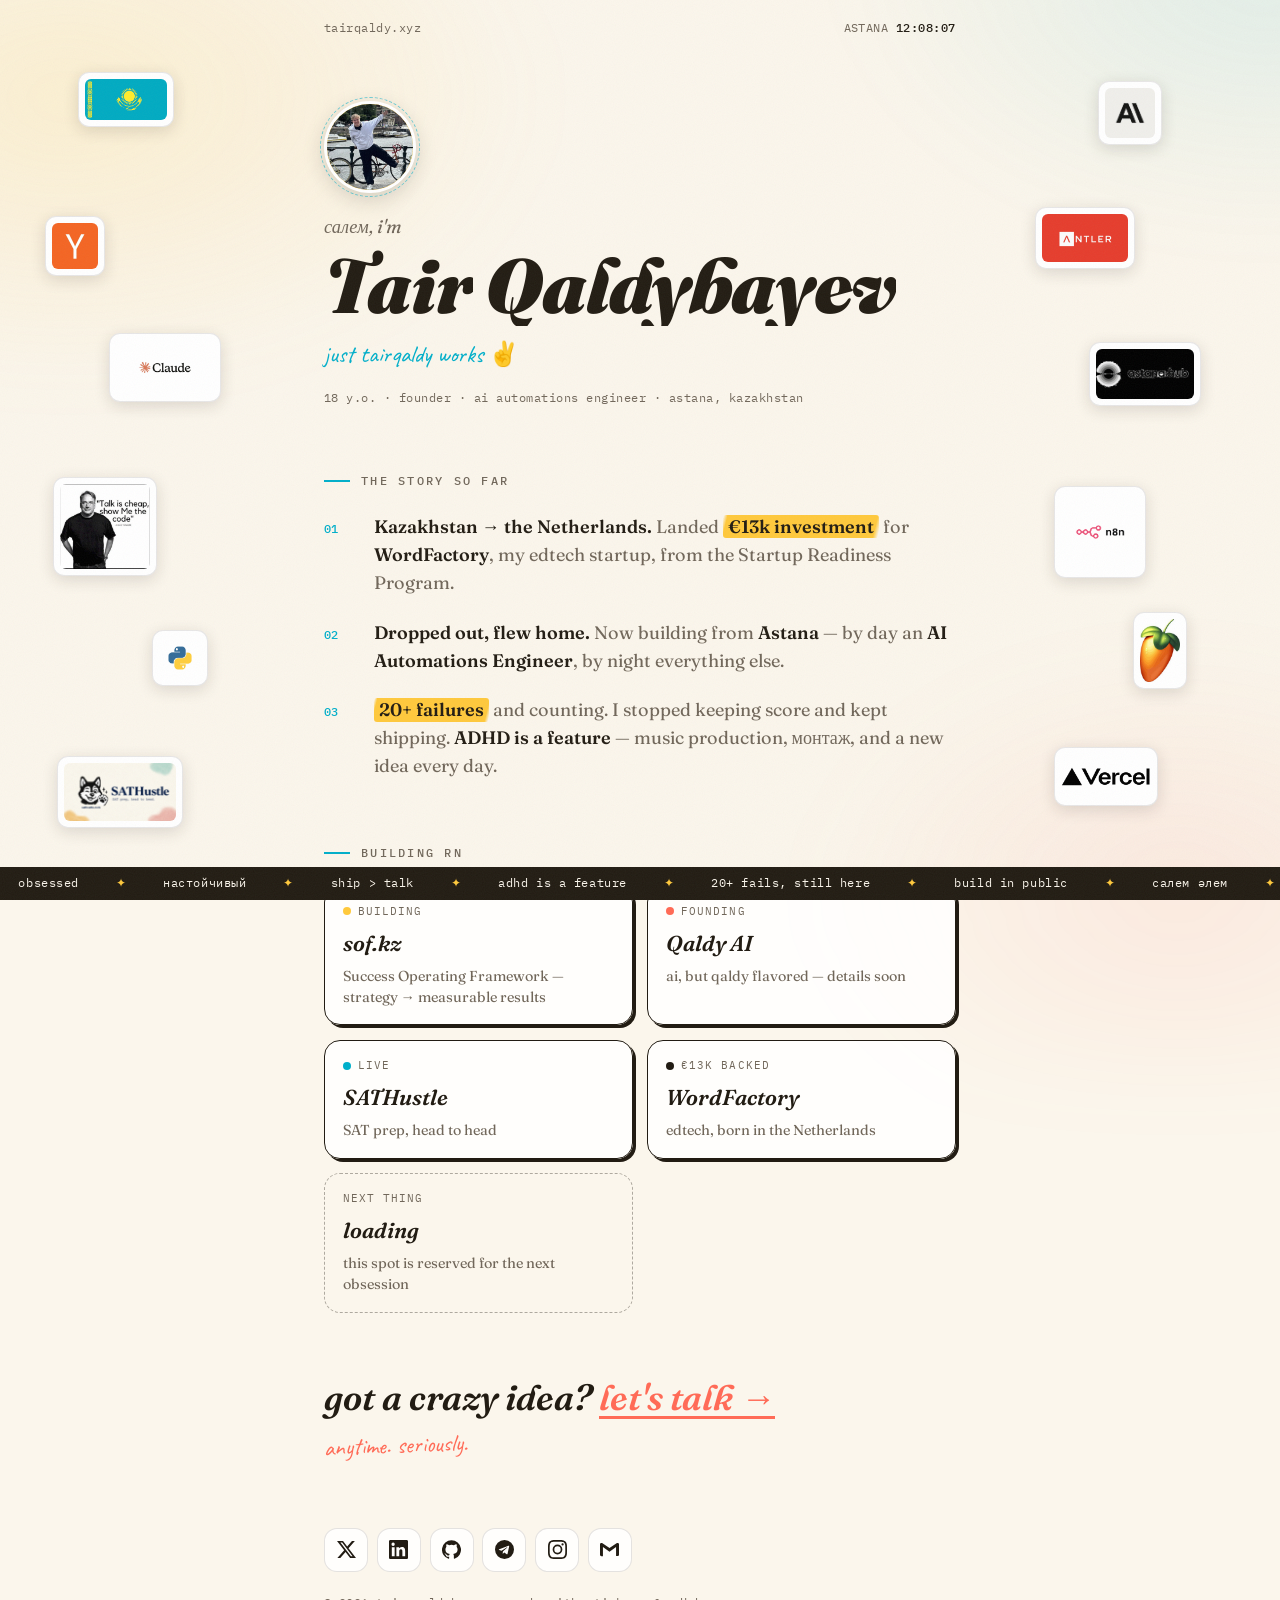
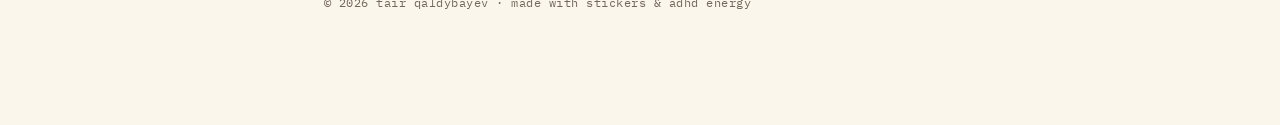
==== index.html @ db49aef2 "v2: editorial redesign + fix Vercel 404 - Rename public/ -> assets/ (Vercel was serving public/ as t" ====
<!DOCTYPE html>
<html lang="en">
<head>
  <meta charset="UTF-8">
  <meta name="viewport" content="width=device-width, initial-scale=1.0">
  <title>Tair Qaldybayev — building things from Astana</title>
  <meta name="description" content="18 y.o. founder from Kazakhstan. €13k invested in WordFactory in the Netherlands, now in Astana building sof.kz, SATHustle and Qaldy AI. 20+ failures, still shipping.">
  <meta property="og:title" content="Tair Qaldybayev — building things from Astana">
  <meta property="og:description" content="18 y.o. founder from Kazakhstan. 20+ failures, still shipping. Got a crazy idea? Let's talk.">
  <meta property="og:url" content="https://tairqaldy.xyz">
  <meta property="og:type" content="website">
  <meta property="og:image" content="https://tairqaldy.xyz/assets/tair.png">
  <link rel="icon" href="data:image/svg+xml,<svg xmlns='http://www.w3.org/2000/svg' viewBox='0 0 100 100'><text y='.9em' font-size='90'>☀️</text></svg>">
  <link rel="preconnect" href="https://fonts.googleapis.com">
  <link rel="preconnect" href="https://fonts.gstatic.com" crossorigin>
  <link href="https://fonts.googleapis.com/css2?family=Fraunces:ital,opsz,wght@0,9..144,400;0,9..144,600;0,9..144,900;1,9..144,400;1,9..144,600;1,9..144,900&family=IBM+Plex+Mono:wght@400;500&family=Caveat:wght@600&display=swap" rel="stylesheet">
  <link rel="stylesheet" href="style.css?v=2">
</head>
<body>
  <div class="bg" aria-hidden="true"></div>
  <div id="stickers" aria-hidden="true"></div>

  <header class="topbar">
    <span class="mono">tairqaldy.xyz</span>
    <span class="mono clock-wrap">astana <span id="clock">--:--:--</span></span>
  </header>

  <main>
    <!-- hero -->
    <section class="hero">
      <div class="avatar-wrap reveal" id="avatar" title="click me :)">
        <img src="assets/tair.png" alt="Tair in Amsterdam, mid silly pose" onerror="this.parentElement.classList.add('no-photo')">
        <span class="avatar-fallback">☀️</span>
      </div>
      <p class="eyebrow reveal">салем, i'm</p>
      <h1 id="name" data-text="Tair Qaldybayev">
        <span class="w"><span class="wi">Tair</span></span>
        <span class="w"><span class="wi">Qaldybayev</span></span>
      </h1>
      <p class="handwritten name-note reveal">just tairqaldy works ✌️</p>
      <p class="role mono reveal">18 y.o. · founder · ai automations engineer · astana, kazakhstan</p>
    </section>

    <!-- story -->
    <section class="story">
      <h2 class="label mono reveal">the story so far</h2>
      <ol class="beats">
        <li class="reveal">
          <span class="num mono">01</span>
          <p><strong>Kazakhstan → the Netherlands.</strong> Landed <mark>€13k investment</mark> for <strong>WordFactory</strong>, my edtech startup, from the Startup Readiness Program.</p>
        </li>
        <li class="reveal">
          <span class="num mono">02</span>
          <p><strong>Dropped out, flew home.</strong> Now building from <strong>Astana</strong> — by day an <strong>AI Automations Engineer</strong>, by night everything else.</p>
        </li>
        <li class="reveal">
          <span class="num mono">03</span>
          <p><mark>20+ failures</mark> and counting. I stopped keeping score and kept shipping. <strong>ADHD is a feature</strong> — music production, монтаж, and a new idea every day.</p>
        </li>
      </ol>
    </section>

    <!-- building -->
    <section class="building">
      <h2 class="label mono reveal">building rn</h2>
      <div class="cards">
        <a class="card reveal" href="https://sof.kz" target="_blank" rel="noopener">
          <span class="card-head"><span class="dot building"></span><span class="mono status">building</span></span>
          <span class="card-name">sof.kz</span>
          <span class="card-desc">Success Operating Framework — strategy → measurable results</span>
        </a>
        <div class="card reveal">
          <span class="card-head"><span class="dot soon"></span><span class="mono status">founding</span></span>
          <span class="card-name">Qaldy AI</span>
          <span class="card-desc">ai, but qaldy flavored — details soon</span>
        </div>
        <a class="card reveal" href="https://sathustle.com" target="_blank" rel="noopener">
          <span class="card-head"><span class="dot live"></span><span class="mono status">live</span></span>
          <span class="card-name">SATHustle</span>
          <span class="card-desc">SAT prep, head to head</span>
        </a>
        <div class="card reveal">
          <span class="card-head"><span class="dot invested"></span><span class="mono status">€13k backed</span></span>
          <span class="card-name">WordFactory</span>
          <span class="card-desc">edtech, born in the Netherlands</span>
        </div>
        <div class="card ghost reveal">
          <span class="card-head"><span class="mono status">next thing</span></span>
          <span class="card-name">loading<span class="ellipsis"></span></span>
          <span class="card-desc">this spot is reserved for the next obsession</span>
        </div>
      </div>
    </section>

    <!-- cta -->
    <section class="cta reveal">
      <p class="cta-line">got a crazy idea? <a href="https://t.me/tairqaldy" target="_blank" rel="noopener">let's talk →</a></p>
      <p class="handwritten cta-note">anytime. seriously.</p>
    </section>

    <!-- footer -->
    <footer class="reveal">
      <nav class="links" aria-label="social links">
        <a href="https://x.com/tairkaldybyaev" target="_blank" rel="noopener" aria-label="X (Twitter)" title="X">
          <svg viewBox="0 0 24 24"><path d="M18.9 1.15h3.68l-8.04 9.19L24 22.85h-7.4l-5.8-7.58-6.64 7.58H.47l8.6-9.83L0 1.15h7.6l5.24 6.93ZM17.6 20.65h2.04L6.5 3.24H4.3Z"/></svg>
        </a>
        <a href="https://www.linkedin.com/in/tairkaldybayev" target="_blank" rel="noopener" aria-label="LinkedIn" title="LinkedIn">
          <svg viewBox="0 0 24 24"><path d="M20.45 20.45h-3.56v-5.57c0-1.33-.02-3.04-1.85-3.04-1.85 0-2.14 1.45-2.14 2.94v5.67H9.34V9h3.42v1.56h.05c.48-.9 1.64-1.85 3.37-1.85 3.6 0 4.27 2.37 4.27 5.46ZM5.34 7.43a2.07 2.07 0 1 1 0-4.13 2.07 2.07 0 0 1 0 4.13ZM7.12 20.45H3.55V9h3.57ZM22.22 0H1.77C.79 0 0 .77 0 1.72v20.55C0 23.23.79 24 1.77 24h20.45c.98 0 1.78-.77 1.78-1.73V1.72C24 .77 23.2 0 22.22 0Z"/></svg>
        </a>
        <a href="https://github.com/tairqaldy" target="_blank" rel="noopener" aria-label="GitHub" title="GitHub">
          <svg viewBox="0 0 24 24"><path d="M12 .3a12 12 0 0 0-3.79 23.39c.6.11.82-.26.82-.58l-.01-2.04c-3.34.73-4.04-1.61-4.04-1.61-.55-1.39-1.34-1.76-1.34-1.76-1.09-.74.08-.73.08-.73 1.2.09 1.84 1.24 1.84 1.24 1.07 1.83 2.81 1.3 3.5 1 .1-.78.42-1.31.76-1.61-2.67-.3-5.47-1.33-5.47-5.93 0-1.31.47-2.38 1.24-3.22-.13-.3-.54-1.52.11-3.18 0 0 1.01-.32 3.3 1.23a11.5 11.5 0 0 1 6.01 0c2.29-1.55 3.3-1.23 3.3-1.23.65 1.66.24 2.88.12 3.18.77.84 1.23 1.9 1.23 3.22 0 4.61-2.8 5.62-5.48 5.92.43.37.81 1.1.81 2.22l-.01 3.29c0 .32.22.7.83.58A12 12 0 0 0 12 .3Z"/></svg>
        </a>
        <a href="https://t.me/tairqaldy" target="_blank" rel="noopener" aria-label="Telegram" title="Telegram">
          <svg viewBox="0 0 24 24"><path d="M11.94 0A12 12 0 1 0 24 12 12 12 0 0 0 11.94 0Zm5.9 8.16-1.97 9.3c-.15.66-.54.82-1.09.51l-3-2.21-1.45 1.4c-.16.16-.3.3-.6.3l.21-3.05 5.56-5.02c.24-.21-.05-.33-.37-.12l-6.87 4.33-2.96-.93c-.64-.2-.66-.64.14-.95l11.57-4.46c.53-.2 1-.13.83.9Z"/></svg>
        </a>
        <a href="https://instagram.com/tairqaldy" target="_blank" rel="noopener" aria-label="Instagram" title="Instagram">
          <svg viewBox="0 0 24 24"><path d="M12 2.16c3.2 0 3.58.01 4.85.07 1.17.05 1.8.25 2.23.41.56.22.96.48 1.38.9.42.42.68.82.9 1.38.16.42.36 1.06.41 2.23.06 1.27.07 1.65.07 4.85s-.01 3.58-.07 4.85c-.05 1.17-.25 1.8-.41 2.23-.22.56-.48.96-.9 1.38-.42.42-.82.68-1.38.9-.42.16-1.06.36-2.23.41-1.27.06-1.65.07-4.85.07s-3.58-.01-4.85-.07c-1.17-.05-1.8-.25-2.23-.41a3.72 3.72 0 0 1-1.38-.9 3.72 3.72 0 0 1-.9-1.38c-.16-.42-.36-1.06-.41-2.23-.06-1.27-.07-1.65-.07-4.85s.01-3.58.07-4.85c.05-1.17.25-1.8.41-2.23.22-.56.48-.96.9-1.38.42-.42.82-.68 1.38-.9.42-.16 1.06-.36 2.23-.41 1.27-.06 1.65-.07 4.85-.07M12 0C8.74 0 8.33.01 7.05.07 5.78.13 4.9.33 4.14.63c-.79.3-1.46.72-2.13 1.38A5.88 5.88 0 0 0 .63 4.14C.33 4.9.13 5.78.07 7.05.01 8.33 0 8.74 0 12s.01 3.67.07 4.95c.06 1.27.26 2.15.56 2.91.3.79.72 1.46 1.38 2.13a5.88 5.88 0 0 0 2.13 1.38c.76.3 1.64.5 2.91.56 1.28.06 1.69.07 4.95.07s3.67-.01 4.95-.07c1.27-.06 2.15-.26 2.91-.56a5.88 5.88 0 0 0 2.13-1.38 5.88 5.88 0 0 0 1.38-2.13c.3-.76.5-1.64.56-2.91.06-1.28.07-1.69.07-4.95s-.01-3.67-.07-4.95c-.06-1.27-.26-2.15-.56-2.91a5.88 5.88 0 0 0-1.38-2.13A5.88 5.88 0 0 0 19.86.63c-.76-.3-1.64-.5-2.91-.56C15.67.01 15.26 0 12 0Zm0 5.84A6.16 6.16 0 1 0 18.16 12 6.16 6.16 0 0 0 12 5.84Zm0 10.15A4 4 0 1 1 16 12a4 4 0 0 1-4 4Zm7.85-10.4a1.44 1.44 0 1 1-1.44-1.44 1.44 1.44 0 0 1 1.44 1.44Z"/></svg>
        </a>
        <a href="mailto:tairkaldybayev@gmail.com" aria-label="Email" title="Email">
          <svg viewBox="0 0 24 24"><path d="M24 5.46v13.09c0 1-.82 1.81-1.82 1.81h-1.9V8.87L12 14.77 3.72 8.87v11.5h-1.9c-1 0-1.82-.82-1.82-1.82V5.46c0-.5.24-.95.6-1.28.37-.34.87-.54 1.4-.54h.6L12 10.09l9.4-6.45h.6c.53 0 1.03.2 1.4.54.36.33.6.78.6 1.28Z"/></svg>
        </a>
      </nav>
      <p class="mono colophon">© 2026 tair qaldybayev · made with stickers & adhd energy</p>
    </footer>
  </main>

  <div class="marquee" aria-hidden="true">
    <div class="marquee-track" id="marquee-track"></div>
  </div>

  <script src="script.js?v=2"></script>
</body>
</html>
---- style.css ----
/* tairqaldy.xyz — playful light editorial, v2 */

:root {
  --paper: #fbf6ec;
  --ink: #221c13;
  --ink-soft: #71675a;
  --line: rgba(34, 28, 19, 0.12);
  --teal: #00afca;
  --sun: #ffc93c;
  --coral: #ff6b57;
  --serif: "Fraunces", Georgia, serif;
  --mono: "IBM Plex Mono", ui-monospace, monospace;
  --hand: "Caveat", cursive;
  --pop: cubic-bezier(0.34, 1.56, 0.64, 1);
  --ease-out: cubic-bezier(0.22, 1, 0.36, 1);
}

* { margin: 0; padding: 0; box-sizing: border-box; }

body {
  font-family: var(--serif);
  font-optical-sizing: auto;
  background: var(--paper);
  color: var(--ink);
  line-height: 1.6;
  overflow-x: hidden;
  min-height: 100svh;
}

/* atmosphere: soft color blobs + paper grain */
.bg {
  position: fixed;
  inset: -20%;
  z-index: 0;
  pointer-events: none;
  background:
    radial-gradient(38% 32% at 18% 22%, rgba(255, 201, 60, 0.16), transparent 70%),
    radial-gradient(34% 30% at 85% 12%, rgba(0, 175, 202, 0.10), transparent 70%),
    radial-gradient(30% 28% at 80% 85%, rgba(255, 107, 87, 0.09), transparent 70%);
  filter: blur(40px);
  animation: drift 26s ease-in-out infinite alternate;
}

@keyframes drift {
  from { transform: translate3d(-1.5%, -1%, 0) scale(1); }
  to   { transform: translate3d(1.5%, 1.5%, 0) scale(1.04); }
}

body::after {
  content: "";
  position: fixed;
  inset: 0;
  z-index: 50;
  pointer-events: none;
  opacity: 0.05;
  background-image: url("data:image/svg+xml,%3Csvg xmlns='http://www.w3.org/2000/svg' width='160' height='160'%3E%3Cfilter id='n'%3E%3CfeTurbulence type='fractalNoise' baseFrequency='0.9' numOctaves='2'/%3E%3C/filter%3E%3Crect width='160' height='160' filter='url(%23n)'/%3E%3C/svg%3E");
}

.mono {
  font-family: var(--mono);
  font-size: 0.78rem;
  letter-spacing: 0.04em;
}

/* ---------- topbar ---------- */

.topbar {
  position: relative;
  z-index: 2;
  display: flex;
  justify-content: space-between;
  align-items: center;
  max-width: 680px;
  margin: 0 auto;
  padding: 1.1rem 1.5rem 0;
  color: var(--ink-soft);
}

.topbar .clock-wrap { text-transform: uppercase; }

#clock {
  color: var(--ink);
  font-weight: 500;
  font-variant-numeric: tabular-nums;
}

/* ---------- layout ---------- */

main {
  position: relative;
  z-index: 2;
  max-width: 680px;
  margin: 0 auto;
  padding: clamp(2.8rem, 7vh, 5rem) 1.5rem 7rem;
}

section + section, main > footer { margin-top: clamp(3rem, 7vh, 4.5rem); }

/* ---------- hero ---------- */

.avatar-wrap {
  position: relative;
  width: 92px;
  height: 92px;
  border-radius: 50%;
  border: 3px solid #fff;
  box-shadow: 0 6px 22px rgba(34, 28, 19, 0.18);
  cursor: pointer;
  margin-bottom: 1.2rem;
  transition: transform 0.3s var(--pop);
  background: var(--sun);
}

.avatar-wrap::before {
  content: "";
  position: absolute;
  inset: -7px;
  border-radius: 50%;
  border: 1.5px dashed rgba(0, 175, 202, 0.55);
  animation: spin 24s linear infinite;
}

@keyframes spin { to { transform: rotate(360deg); } }

.avatar-wrap:hover { transform: scale(1.06) rotate(-4deg); }
.avatar-wrap:active { transform: scale(0.93); }

.avatar-wrap img {
  width: 100%;
  height: 100%;
  object-fit: cover;
  border-radius: 50%;
  display: block;
}

.avatar-fallback {
  display: none;
  position: absolute;
  inset: 0;
  align-items: center;
  justify-content: center;
  font-size: 2.4rem;
}

.avatar-wrap.no-photo img { display: none; }
.avatar-wrap.no-photo .avatar-fallback { display: flex; }

.eyebrow {
  font-size: 1.15rem;
  font-style: italic;
  color: var(--ink-soft);
}

h1 {
  font-size: clamp(3rem, 10.5vw, 4.8rem);
  font-weight: 900;
  font-style: italic;
  line-height: 1.02;
  letter-spacing: -0.015em;
  margin: 0.08em 0 0.12em;
  cursor: default;
}

/* word-mask reveal */
h1 .w { display: inline-block; overflow: hidden; vertical-align: bottom; }
h1 .wi {
  display: inline-block;
  transform: translateY(112%);
  transition: transform 0.85s var(--ease-out);
}
body.loaded h1 .w:nth-child(1) .wi { transform: none; transition-delay: 0.12s; }
body.loaded h1 .w:nth-child(2) .wi { transform: none; transition-delay: 0.24s; }

.handwritten {
  font-family: var(--hand);
  font-size: 1.5rem;
  color: var(--teal);
  transform: rotate(-2deg);
  display: inline-block;
}

.role {
  margin-top: 0.9rem;
  color: var(--ink-soft);
  text-transform: lowercase;
}

/* ---------- section labels ---------- */

.label {
  display: flex;
  align-items: center;
  gap: 0.7rem;
  text-transform: uppercase;
  letter-spacing: 0.18em;
  font-weight: 500;
  color: var(--ink-soft);
  margin-bottom: 1.4rem;
}

.label::before {
  content: "";
  width: 26px;
  height: 2px;
  background: var(--teal);
}

/* ---------- story beats ---------- */

.beats { list-style: none; display: grid; gap: 1.35rem; }

.beats li {
  display: grid;
  grid-template-columns: 2.2rem 1fr;
  gap: 0.9rem;
  align-items: baseline;
}

.beats .num { color: var(--teal); font-weight: 500; }

.beats p { font-size: 1.13rem; line-height: 1.55; color: var(--ink-soft); }

.beats strong { color: var(--ink); font-weight: 600; }

mark {
  background: linear-gradient(104deg, transparent 0.5%, var(--sun) 3%, var(--sun) 96%, transparent 99%);
  padding: 0.02em 0.28em;
  border-radius: 3px;
  color: var(--ink);
  font-weight: 600;
}

a {
  color: inherit;
  text-decoration: none;
}

p a, .cta a {
  font-weight: 600;
  color: var(--ink);
  box-shadow: inset 0 -2px 0 var(--teal);
  transition: box-shadow 0.22s var(--ease-out), color 0.22s;
}

p a:hover { box-shadow: inset 0 -1.2em 0 rgba(0, 175, 202, 0.22); }

/* ---------- building cards ---------- */

.cards {
  display: grid;
  grid-template-columns: 1fr 1fr;
  gap: 0.9rem;
}

.card {
  display: flex;
  flex-direction: column;
  gap: 0.28rem;
  padding: 1rem 1.1rem 1.05rem;
  background: rgba(255, 255, 255, 0.82);
  border: 1.5px solid var(--ink);
  border-radius: 16px;
  box-shadow: 3px 3px 0 var(--ink);
  transition: transform 0.2s var(--pop), box-shadow 0.2s var(--ease-out);
}

a.card { cursor: pointer; }

.card:hover {
  transform: translate(-3px, -3px) rotate(-0.6deg);
  box-shadow: 6px 6px 0 var(--teal);
}

.card-head {
  display: flex;
  align-items: center;
  gap: 0.45rem;
  margin-bottom: 0.15rem;
}

.status { color: var(--ink-soft); font-size: 0.68rem; text-transform: uppercase; letter-spacing: 0.1em; }

.dot { width: 8px; height: 8px; border-radius: 50%; }
.dot.live { background: var(--teal); box-shadow: 0 0 0 0 rgba(0, 175, 202, 0.5); animation: pulse 2s infinite; }
.dot.building { background: var(--sun); }
.dot.soon { background: var(--coral); }
.dot.invested { background: var(--ink); }

@keyframes pulse {
  70% { box-shadow: 0 0 0 8px rgba(0, 175, 202, 0); }
  100% { box-shadow: 0 0 0 0 rgba(0, 175, 202, 0); }
}

.card-name {
  font-size: 1.35rem;
  font-weight: 600;
  font-style: italic;
}

.card-desc { font-size: 0.9rem; color: var(--ink-soft); line-height: 1.45; }

.card.ghost {
  border-style: dashed;
  border-color: rgba(34, 28, 19, 0.35);
  background: transparent;
  box-shadow: none;
}

.card.ghost:hover { transform: rotate(0.6deg); box-shadow: none; }

.ellipsis::after {
  content: "";
  animation: dots 1.6s steps(4) infinite;
}

@keyframes dots {
  0% { content: ""; } 25% { content: "."; } 50% { content: ".."; } 75% { content: "..."; }
}

/* ---------- cta ---------- */

.cta-line {
  font-size: clamp(1.6rem, 5vw, 2.2rem);
  font-weight: 600;
  font-style: italic;
  line-height: 1.25;
}

.cta-line a {
  color: var(--coral);
  box-shadow: inset 0 -3px 0 var(--coral);
  transition: box-shadow 0.22s var(--ease-out);
  white-space: nowrap;
}

.cta-line a:hover { box-shadow: inset 0 -1.15em 0 rgba(255, 107, 87, 0.18); }

.cta-note { margin-top: 0.4rem; color: var(--coral); }

/* ---------- footer ---------- */

.links { display: flex; gap: 0.55rem; flex-wrap: wrap; }

.links a {
  display: inline-flex;
  align-items: center;
  justify-content: center;
  width: 44px;
  height: 44px;
  border-radius: 13px;
  background: rgba(255, 255, 255, 0.85);
  border: 1.5px solid var(--line);
  transition: transform 0.22s var(--pop), border-color 0.2s, box-shadow 0.2s;
}

.links a svg { width: 19px; height: 19px; fill: var(--ink); transition: fill 0.2s; }

.links a:hover {
  transform: translateY(-4px) rotate(-3deg);
  border-color: var(--teal);
  box-shadow: 0 6px 14px rgba(0, 175, 202, 0.22);
}

.links a:hover svg { fill: var(--teal); }

.colophon { margin-top: 1.3rem; color: var(--ink-soft); }

/* ---------- marquee ---------- */

.marquee {
  position: fixed;
  bottom: 0;
  left: 0;
  right: 0;
  z-index: 40;
  background: var(--ink);
  color: var(--paper);
  overflow: hidden;
  padding: 0.45rem 0;
  font-family: var(--mono);
  font-size: 0.72rem;
  letter-spacing: 0.05em;
}

.marquee-track {
  display: inline-flex;
  white-space: nowrap;
  animation: scroll 46s linear infinite;
  will-change: transform;
}

.marquee-track span { padding: 0 1.15rem; }
.marquee-track .sep { color: var(--sun); }
.marquee:hover .marquee-track { animation-play-state: paused; }

@keyframes scroll { to { transform: translateX(-50%); } }

/* ---------- stickers ---------- */

.sticker {
  position: fixed;
  z-index: 30;
  cursor: grab;
  user-select: none;
  -webkit-user-drag: none;
  touch-action: none;
  background: #fff;
  padding: 6px;
  border-radius: 11px;
  border: 1px solid rgba(34, 28, 19, 0.1);
  box-shadow: 0 4px 16px rgba(34, 28, 19, 0.14);
  opacity: 0;
  will-change: transform;
  transition: box-shadow 0.25s var(--ease-out);
}

.sticker img { display: block; width: 100%; height: auto; border-radius: 6px; pointer-events: none; }

.sticker.on {
  animation: toss 0.65s var(--pop) forwards;
  animation-delay: var(--td, 0s);
}

@keyframes toss {
  from { opacity: 0; transform: rotate(calc(var(--rot) + 24deg)) scale(0.25); }
  to   { opacity: 1; transform: rotate(var(--rot)) scale(1); }
}

.sticker.settled { opacity: 1; animation: none; }

.sticker:hover { box-shadow: 0 10px 26px rgba(34, 28, 19, 0.22); }

.sticker.dragging {
  cursor: grabbing;
  box-shadow: 0 18px 44px rgba(34, 28, 19, 0.3);
  z-index: 45;
}

.sticker.wiggle { animation: wiggle 0.5s ease-in-out; }

@keyframes wiggle {
  25% { transform: rotate(calc(var(--rot) + 5deg)) scale(1.04); }
  75% { transform: rotate(calc(var(--rot) - 4deg)) scale(1.02); }
}

/* mobile sticker strip */
.sticker-strip {
  display: none;
  gap: 0.7rem;
  margin-top: 2.6rem;
  flex-wrap: wrap;
}

.sticker-strip .mini {
  width: 64px;
  padding: 4px;
  background: #fff;
  border-radius: 9px;
  border: 1px solid rgba(34, 28, 19, 0.1);
  box-shadow: 0 3px 10px rgba(34, 28, 19, 0.12);
  transition: transform 0.2s var(--pop);
}

.sticker-strip .mini:hover { transform: rotate(-4deg) scale(1.12); }
.sticker-strip .mini img { display: block; width: 100%; border-radius: 5px; }

/* ---------- entrance ---------- */

.reveal {
  opacity: 0;
  transform: translateY(16px);
  transition: opacity 0.7s var(--ease-out), transform 0.7s var(--ease-out);
  transition-delay: var(--d, 0s);
}

body.loaded .reveal { opacity: 1; transform: none; }

/* ---------- confetti ---------- */

.confetti {
  position: fixed;
  width: 9px;
  height: 9px;
  z-index: 99;
  pointer-events: none;
  border-radius: 2px;
}

/* ---------- responsive ---------- */

@media (max-width: 1020px) {
  .sticker { display: none; }
  .sticker-strip { display: flex; }
}

@media (max-width: 560px) {
  .cards { grid-template-columns: 1fr; }
  .beats li { grid-template-columns: 1.7rem 1fr; gap: 0.7rem; }
}

/* ---------- reduced motion ---------- */

@media (prefers-reduced-motion: reduce) {
  .bg, .marquee-track, .avatar-wrap::before, .dot.live, .ellipsis::after { animation: none !important; }
  h1 .wi, .reveal { transition-duration: 0.01s; }
  .sticker.on { animation-duration: 0.01s; }
}
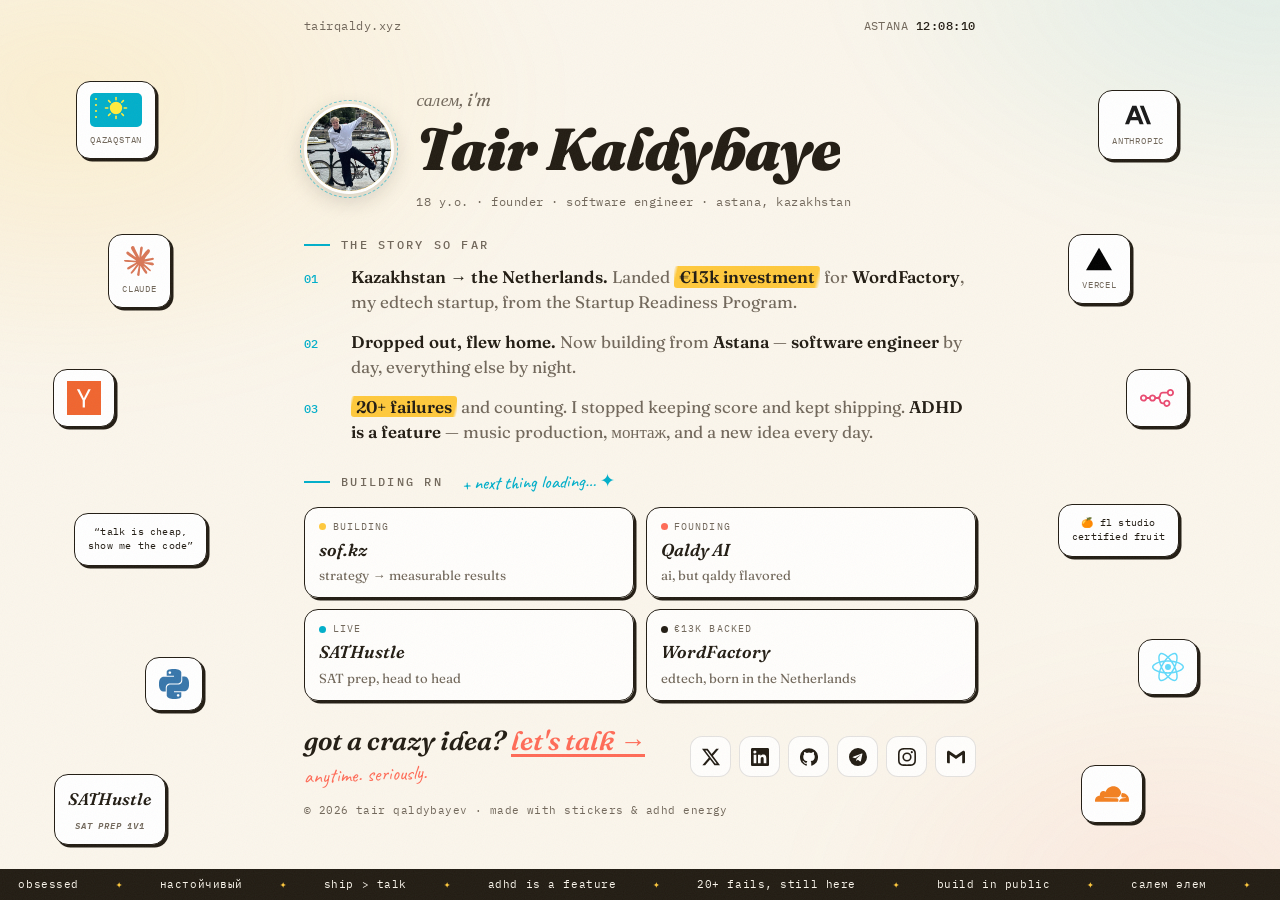
==== commit 74fff3f7: "v3: igor-style hero, name roll, one-viewport poster, clean SVG stickers - Hero becomes avatar+text r" ====
--- a/index.html
+++ b/index.html
@@ -14,7 +14,7 @@
   <link rel="preconnect" href="https://fonts.googleapis.com">
   <link rel="preconnect" href="https://fonts.gstatic.com" crossorigin>
   <link href="https://fonts.googleapis.com/css2?family=Fraunces:ital,opsz,wght@0,9..144,400;0,9..144,600;0,9..144,900;1,9..144,400;1,9..144,600;1,9..144,900&family=IBM+Plex+Mono:wght@400;500&family=Caveat:wght@600&display=swap" rel="stylesheet">
-  <link rel="stylesheet" href="style.css?v=2">
+  <link rel="stylesheet" href="style.css?v=3">
 </head>
 <body>
   <div class="bg" aria-hidden="true"></div>
@@ -26,19 +26,25 @@
   </header>
 
   <main>
-    <!-- hero -->
+    <!-- hero: avatar + name row, igor-style -->
     <section class="hero">
-      <div class="avatar-wrap reveal" id="avatar" title="click me :)">
-        <img src="assets/tair.png" alt="Tair in Amsterdam, mid silly pose" onerror="this.parentElement.classList.add('no-photo')">
-        <span class="avatar-fallback">☀️</span>
+      <div class="hero-row">
+        <div class="avatar-wrap reveal" id="avatar" title="click me :)">
+          <img src="assets/tair.png" alt="Tair in Amsterdam, mid silly pose" onerror="this.parentElement.classList.add('no-photo')">
+          <span class="avatar-fallback">☀️</span>
+        </div>
+        <div class="hero-text">
+          <p class="eyebrow reveal">салем, i'm</p>
+          <h1 id="name" class="reveal">
+            <span class="roll">
+              <span class="a">Tair Kaldybayev</span>
+              <span class="b">Tair Qaldy</span>
+            </span>
+            <span class="aka mono">(known also as)</span>
+          </h1>
+          <p class="role mono reveal">18 y.o. · founder · software engineer · astana, kazakhstan</p>
+        </div>
       </div>
-      <p class="eyebrow reveal">салем, i'm</p>
-      <h1 id="name" data-text="Tair Qaldybayev">
-        <span class="w"><span class="wi">Tair</span></span>
-        <span class="w"><span class="wi">Qaldybayev</span></span>
-      </h1>
-      <p class="handwritten name-note reveal">just tairqaldy works ✌️</p>
-      <p class="role mono reveal">18 y.o. · founder · ai automations engineer · astana, kazakhstan</p>
     </section>
 
     <!-- story -->
@@ -51,7 +57,7 @@
         </li>
         <li class="reveal">
           <span class="num mono">02</span>
-          <p><strong>Dropped out, flew home.</strong> Now building from <strong>Astana</strong> — by day an <strong>AI Automations Engineer</strong>, by night everything else.</p>
+          <p><strong>Dropped out, flew home.</strong> Now building from <strong>Astana</strong> — <strong>software engineer</strong> by day, everything else by night.</p>
         </li>
         <li class="reveal">
           <span class="num mono">03</span>
@@ -62,17 +68,17 @@
 
     <!-- building -->
     <section class="building">
-      <h2 class="label mono reveal">building rn</h2>
+      <h2 class="label mono reveal">building rn <span class="handwritten ghost-note">+ next thing loading… ✦</span></h2>
       <div class="cards">
         <a class="card reveal" href="https://sof.kz" target="_blank" rel="noopener">
           <span class="card-head"><span class="dot building"></span><span class="mono status">building</span></span>
           <span class="card-name">sof.kz</span>
-          <span class="card-desc">Success Operating Framework — strategy → measurable results</span>
+          <span class="card-desc">strategy → measurable results</span>
         </a>
         <div class="card reveal">
           <span class="card-head"><span class="dot soon"></span><span class="mono status">founding</span></span>
           <span class="card-name">Qaldy AI</span>
-          <span class="card-desc">ai, but qaldy flavored — details soon</span>
+          <span class="card-desc">ai, but qaldy flavored</span>
         </div>
         <a class="card reveal" href="https://sathustle.com" target="_blank" rel="noopener">
           <span class="card-head"><span class="dot live"></span><span class="mono status">live</span></span>
@@ -84,42 +90,37 @@
           <span class="card-name">WordFactory</span>
           <span class="card-desc">edtech, born in the Netherlands</span>
         </div>
-        <div class="card ghost reveal">
-          <span class="card-head"><span class="mono status">next thing</span></span>
-          <span class="card-name">loading<span class="ellipsis"></span></span>
-          <span class="card-desc">this spot is reserved for the next obsession</span>
-        </div>
       </div>
     </section>
 
-    <!-- cta -->
-    <section class="cta reveal">
-      <p class="cta-line">got a crazy idea? <a href="https://t.me/tairqaldy" target="_blank" rel="noopener">let's talk →</a></p>
-      <p class="handwritten cta-note">anytime. seriously.</p>
-    </section>
-
-    <!-- footer -->
+    <!-- cta + links in one row -->
     <footer class="reveal">
-      <nav class="links" aria-label="social links">
-        <a href="https://x.com/tairkaldybyaev" target="_blank" rel="noopener" aria-label="X (Twitter)" title="X">
-          <svg viewBox="0 0 24 24"><path d="M18.9 1.15h3.68l-8.04 9.19L24 22.85h-7.4l-5.8-7.58-6.64 7.58H.47l8.6-9.83L0 1.15h7.6l5.24 6.93ZM17.6 20.65h2.04L6.5 3.24H4.3Z"/></svg>
-        </a>
-        <a href="https://www.linkedin.com/in/tairkaldybayev" target="_blank" rel="noopener" aria-label="LinkedIn" title="LinkedIn">
-          <svg viewBox="0 0 24 24"><path d="M20.45 20.45h-3.56v-5.57c0-1.33-.02-3.04-1.85-3.04-1.85 0-2.14 1.45-2.14 2.94v5.67H9.34V9h3.42v1.56h.05c.48-.9 1.64-1.85 3.37-1.85 3.6 0 4.27 2.37 4.27 5.46ZM5.34 7.43a2.07 2.07 0 1 1 0-4.13 2.07 2.07 0 0 1 0 4.13ZM7.12 20.45H3.55V9h3.57ZM22.22 0H1.77C.79 0 0 .77 0 1.72v20.55C0 23.23.79 24 1.77 24h20.45c.98 0 1.78-.77 1.78-1.73V1.72C24 .77 23.2 0 22.22 0Z"/></svg>
-        </a>
-        <a href="https://github.com/tairqaldy" target="_blank" rel="noopener" aria-label="GitHub" title="GitHub">
-          <svg viewBox="0 0 24 24"><path d="M12 .3a12 12 0 0 0-3.79 23.39c.6.11.82-.26.82-.58l-.01-2.04c-3.34.73-4.04-1.61-4.04-1.61-.55-1.39-1.34-1.76-1.34-1.76-1.09-.74.08-.73.08-.73 1.2.09 1.84 1.24 1.84 1.24 1.07 1.83 2.81 1.3 3.5 1 .1-.78.42-1.31.76-1.61-2.67-.3-5.47-1.33-5.47-5.93 0-1.31.47-2.38 1.24-3.22-.13-.3-.54-1.52.11-3.18 0 0 1.01-.32 3.3 1.23a11.5 11.5 0 0 1 6.01 0c2.29-1.55 3.3-1.23 3.3-1.23.65 1.66.24 2.88.12 3.18.77.84 1.23 1.9 1.23 3.22 0 4.61-2.8 5.62-5.48 5.92.43.37.81 1.1.81 2.22l-.01 3.29c0 .32.22.7.83.58A12 12 0 0 0 12 .3Z"/></svg>
-        </a>
-        <a href="https://t.me/tairqaldy" target="_blank" rel="noopener" aria-label="Telegram" title="Telegram">
-          <svg viewBox="0 0 24 24"><path d="M11.94 0A12 12 0 1 0 24 12 12 12 0 0 0 11.94 0Zm5.9 8.16-1.97 9.3c-.15.66-.54.82-1.09.51l-3-2.21-1.45 1.4c-.16.16-.3.3-.6.3l.21-3.05 5.56-5.02c.24-.21-.05-.33-.37-.12l-6.87 4.33-2.96-.93c-.64-.2-.66-.64.14-.95l11.57-4.46c.53-.2 1-.13.83.9Z"/></svg>
-        </a>
-        <a href="https://instagram.com/tairqaldy" target="_blank" rel="noopener" aria-label="Instagram" title="Instagram">
-          <svg viewBox="0 0 24 24"><path d="M12 2.16c3.2 0 3.58.01 4.85.07 1.17.05 1.8.25 2.23.41.56.22.96.48 1.38.9.42.42.68.82.9 1.38.16.42.36 1.06.41 2.23.06 1.27.07 1.65.07 4.85s-.01 3.58-.07 4.85c-.05 1.17-.25 1.8-.41 2.23-.22.56-.48.96-.9 1.38-.42.42-.82.68-1.38.9-.42.16-1.06.36-2.23.41-1.27.06-1.65.07-4.85.07s-3.58-.01-4.85-.07c-1.17-.05-1.8-.25-2.23-.41a3.72 3.72 0 0 1-1.38-.9 3.72 3.72 0 0 1-.9-1.38c-.16-.42-.36-1.06-.41-2.23-.06-1.27-.07-1.65-.07-4.85s.01-3.58.07-4.85c.05-1.17.25-1.8.41-2.23.22-.56.48-.96.9-1.38.42-.42.82-.68 1.38-.9.42-.16 1.06-.36 2.23-.41 1.27-.06 1.65-.07 4.85-.07M12 0C8.74 0 8.33.01 7.05.07 5.78.13 4.9.33 4.14.63c-.79.3-1.46.72-2.13 1.38A5.88 5.88 0 0 0 .63 4.14C.33 4.9.13 5.78.07 7.05.01 8.33 0 8.74 0 12s.01 3.67.07 4.95c.06 1.27.26 2.15.56 2.91.3.79.72 1.46 1.38 2.13a5.88 5.88 0 0 0 2.13 1.38c.76.3 1.64.5 2.91.56 1.28.06 1.69.07 4.95.07s3.67-.01 4.95-.07c1.27-.06 2.15-.26 2.91-.56a5.88 5.88 0 0 0 2.13-1.38 5.88 5.88 0 0 0 1.38-2.13c.3-.76.5-1.64.56-2.91.06-1.28.07-1.69.07-4.95s-.01-3.67-.07-4.95c-.06-1.27-.26-2.15-.56-2.91a5.88 5.88 0 0 0-1.38-2.13A5.88 5.88 0 0 0 19.86.63c-.76-.3-1.64-.5-2.91-.56C15.67.01 15.26 0 12 0Zm0 5.84A6.16 6.16 0 1 0 18.16 12 6.16 6.16 0 0 0 12 5.84Zm0 10.15A4 4 0 1 1 16 12a4 4 0 0 1-4 4Zm7.85-10.4a1.44 1.44 0 1 1-1.44-1.44 1.44 1.44 0 0 1 1.44 1.44Z"/></svg>
-        </a>
-        <a href="mailto:tairkaldybayev@gmail.com" aria-label="Email" title="Email">
-          <svg viewBox="0 0 24 24"><path d="M24 5.46v13.09c0 1-.82 1.81-1.82 1.81h-1.9V8.87L12 14.77 3.72 8.87v11.5h-1.9c-1 0-1.82-.82-1.82-1.82V5.46c0-.5.24-.95.6-1.28.37-.34.87-.54 1.4-.54h.6L12 10.09l9.4-6.45h.6c.53 0 1.03.2 1.4.54.36.33.6.78.6 1.28Z"/></svg>
-        </a>
-      </nav>
+      <div class="cta-row">
+        <div>
+          <p class="cta-line">got a crazy idea? <a href="https://t.me/tairqaldy" target="_blank" rel="noopener">let's talk →</a></p>
+          <p class="handwritten cta-note">anytime. seriously.</p>
+        </div>
+        <nav class="links" aria-label="social links">
+          <a href="https://x.com/tairkaldybyaev" target="_blank" rel="noopener" aria-label="X (Twitter)" title="X">
+            <svg viewBox="0 0 24 24"><path d="M18.9 1.15h3.68l-8.04 9.19L24 22.85h-7.4l-5.8-7.58-6.64 7.58H.47l8.6-9.83L0 1.15h7.6l5.24 6.93ZM17.6 20.65h2.04L6.5 3.24H4.3Z"/></svg>
+          </a>
+          <a href="https://www.linkedin.com/in/tairkaldybayev" target="_blank" rel="noopener" aria-label="LinkedIn" title="LinkedIn">
+            <svg viewBox="0 0 24 24"><path d="M20.45 20.45h-3.56v-5.57c0-1.33-.02-3.04-1.85-3.04-1.85 0-2.14 1.45-2.14 2.94v5.67H9.34V9h3.42v1.56h.05c.48-.9 1.64-1.85 3.37-1.85 3.6 0 4.27 2.37 4.27 5.46ZM5.34 7.43a2.07 2.07 0 1 1 0-4.13 2.07 2.07 0 0 1 0 4.13ZM7.12 20.45H3.55V9h3.57ZM22.22 0H1.77C.79 0 0 .77 0 1.72v20.55C0 23.23.79 24 1.77 24h20.45c.98 0 1.78-.77 1.78-1.73V1.72C24 .77 23.2 0 22.22 0Z"/></svg>
+          </a>
+          <a href="https://github.com/tairqaldy" target="_blank" rel="noopener" aria-label="GitHub" title="GitHub">
+            <svg viewBox="0 0 24 24"><path d="M12 .3a12 12 0 0 0-3.79 23.39c.6.11.82-.26.82-.58l-.01-2.04c-3.34.73-4.04-1.61-4.04-1.61-.55-1.39-1.34-1.76-1.34-1.76-1.09-.74.08-.73.08-.73 1.2.09 1.84 1.24 1.84 1.24 1.07 1.83 2.81 1.3 3.5 1 .1-.78.42-1.31.76-1.61-2.67-.3-5.47-1.33-5.47-5.93 0-1.31.47-2.38 1.24-3.22-.13-.3-.54-1.52.11-3.18 0 0 1.01-.32 3.3 1.23a11.5 11.5 0 0 1 6.01 0c2.29-1.55 3.3-1.23 3.3-1.23.65 1.66.24 2.88.12 3.18.77.84 1.23 1.9 1.23 3.22 0 4.61-2.8 5.62-5.48 5.92.43.37.81 1.1.81 2.22l-.01 3.29c0 .32.22.7.83.58A12 12 0 0 0 12 .3Z"/></svg>
+          </a>
+          <a href="https://t.me/tairqaldy" target="_blank" rel="noopener" aria-label="Telegram" title="Telegram">
+            <svg viewBox="0 0 24 24"><path d="M11.94 0A12 12 0 1 0 24 12 12 12 0 0 0 11.94 0Zm5.9 8.16-1.97 9.3c-.15.66-.54.82-1.09.51l-3-2.21-1.45 1.4c-.16.16-.3.3-.6.3l.21-3.05 5.56-5.02c.24-.21-.05-.33-.37-.12l-6.87 4.33-2.96-.93c-.64-.2-.66-.64.14-.95l11.57-4.46c.53-.2 1-.13.83.9Z"/></svg>
+          </a>
+          <a href="https://instagram.com/tairqaldy" target="_blank" rel="noopener" aria-label="Instagram" title="Instagram">
+            <svg viewBox="0 0 24 24"><path d="M12 2.16c3.2 0 3.58.01 4.85.07 1.17.05 1.8.25 2.23.41.56.22.96.48 1.38.9.42.42.68.82.9 1.38.16.42.36 1.06.41 2.23.06 1.27.07 1.65.07 4.85s-.01 3.58-.07 4.85c-.05 1.17-.25 1.8-.41 2.23-.22.56-.48.96-.9 1.38-.42.42-.82.68-1.38.9-.42.16-1.06.36-2.23.41-1.27.06-1.65.07-4.85.07s-3.58-.01-4.85-.07c-1.17-.05-1.8-.25-2.23-.41a3.72 3.72 0 0 1-1.38-.9 3.72 3.72 0 0 1-.9-1.38c-.16-.42-.36-1.06-.41-2.23-.06-1.27-.07-1.65-.07-4.85s.01-3.58.07-4.85c.05-1.17.25-1.8.41-2.23.22-.56.48-.96.9-1.38.42-.42.82-.68 1.38-.9.42-.16 1.06-.36 2.23-.41 1.27-.06 1.65-.07 4.85-.07M12 0C8.74 0 8.33.01 7.05.07 5.78.13 4.9.33 4.14.63c-.79.3-1.46.72-2.13 1.38A5.88 5.88 0 0 0 .63 4.14C.33 4.9.13 5.78.07 7.05.01 8.33 0 8.74 0 12s.01 3.67.07 4.95c.06 1.27.26 2.15.56 2.91.3.79.72 1.46 1.38 2.13a5.88 5.88 0 0 0 2.13 1.38c.76.3 1.64.5 2.91.56 1.28.06 1.69.07 4.95.07s3.67-.01 4.95-.07c1.27-.06 2.15-.26 2.91-.56a5.88 5.88 0 0 0 2.13-1.38 5.88 5.88 0 0 0 1.38-2.13c.3-.76.5-1.64.56-2.91.06-1.28.07-1.69.07-4.95s-.01-3.67-.07-4.95c-.06-1.27-.26-2.15-.56-2.91a5.88 5.88 0 0 0-1.38-2.13A5.88 5.88 0 0 0 19.86.63c-.76-.3-1.64-.5-2.91-.56C15.67.01 15.26 0 12 0Zm0 5.84A6.16 6.16 0 1 0 18.16 12 6.16 6.16 0 0 0 12 5.84Zm0 10.15A4 4 0 1 1 16 12a4 4 0 0 1-4 4Zm7.85-10.4a1.44 1.44 0 1 1-1.44-1.44 1.44 1.44 0 0 1 1.44 1.44Z"/></svg>
+          </a>
+          <a href="mailto:tairkaldybayev@gmail.com" aria-label="Email" title="Email">
+            <svg viewBox="0 0 24 24"><path d="M24 5.46v13.09c0 1-.82 1.81-1.82 1.81h-1.9V8.87L12 14.77 3.72 8.87v11.5h-1.9c-1 0-1.82-.82-1.82-1.82V5.46c0-.5.24-.95.6-1.28.37-.34.87-.54 1.4-.54h.6L12 10.09l9.4-6.45h.6c.53 0 1.03.2 1.4.54.36.33.6.78.6 1.28Z"/></svg>
+          </a>
+        </nav>
+      </div>
       <p class="mono colophon">© 2026 tair qaldybayev · made with stickers & adhd energy</p>
     </footer>
   </main>
@@ -128,6 +129,6 @@
     <div class="marquee-track" id="marquee-track"></div>
   </div>
 
-  <script src="script.js?v=2"></script>
+  <script src="script.js?v=3"></script>
 </body>
 </html>
--- a/style.css
+++ b/style.css
@@ -1,4 +1,4 @@
-/* tairqaldy.xyz — playful light editorial, v2 */
+/* tairqaldy.xyz — playful light editorial, v3 (one-viewport poster) */
 
 :root {
   --paper: #fbf6ec;
@@ -13,6 +13,7 @@
   --hand: "Caveat", cursive;
   --pop: cubic-bezier(0.34, 1.56, 0.64, 1);
   --ease-out: cubic-bezier(0.22, 1, 0.36, 1);
+  --gap: clamp(1rem, 2.6svh, 2.6rem);
 }
 
 * { margin: 0; padding: 0; box-sizing: border-box; }
@@ -22,9 +23,11 @@
   font-optical-sizing: auto;
   background: var(--paper);
   color: var(--ink);
-  line-height: 1.6;
+  line-height: 1.55;
   overflow-x: hidden;
   min-height: 100svh;
+  display: flex;
+  flex-direction: column;
 }
 
 /* atmosphere: soft color blobs + paper grain */
@@ -70,9 +73,9 @@
   display: flex;
   justify-content: space-between;
   align-items: center;
-  max-width: 680px;
+  width: min(100%, 720px);
   margin: 0 auto;
-  padding: 1.1rem 1.5rem 0;
+  padding: 1rem 1.5rem 0;
   color: var(--ink-soft);
 }
 
@@ -84,29 +87,38 @@
   font-variant-numeric: tabular-nums;
 }
 
-/* ---------- layout ---------- */
+/* ---------- layout: poster that fits the viewport ---------- */
 
 main {
   position: relative;
   z-index: 2;
-  max-width: 680px;
+  width: min(100%, 720px);
   margin: 0 auto;
-  padding: clamp(2.8rem, 7vh, 5rem) 1.5rem 7rem;
-}
-
-section + section, main > footer { margin-top: clamp(3rem, 7vh, 4.5rem); }
+  padding: clamp(0.7rem, 1.6svh, 1.5rem) 1.5rem calc(clamp(0.7rem, 1.6svh, 1.5rem) + 1.9rem);
+  flex: 1;
+  display: flex;
+  flex-direction: column;
+  justify-content: center;
+  gap: var(--gap);
+}
 
 /* ---------- hero ---------- */
+
+.hero-row {
+  display: flex;
+  align-items: center;
+  gap: 1.4rem;
+}
 
 .avatar-wrap {
   position: relative;
-  width: 92px;
-  height: 92px;
+  flex: none;
+  width: clamp(64px, 10svh, 96px);
+  height: clamp(64px, 10svh, 96px);
   border-radius: 50%;
   border: 3px solid #fff;
   box-shadow: 0 6px 22px rgba(34, 28, 19, 0.18);
   cursor: pointer;
-  margin-bottom: 1.2rem;
   transition: transform 0.3s var(--pop);
   background: var(--sun);
 }
@@ -146,44 +158,59 @@
 .avatar-wrap.no-photo .avatar-fallback { display: flex; }
 
 .eyebrow {
-  font-size: 1.15rem;
+  font-size: 1.1rem;
   font-style: italic;
   color: var(--ink-soft);
 }
 
+/* name roll: Kaldybayev -> Qaldy on hover */
 h1 {
-  font-size: clamp(3rem, 10.5vw, 4.8rem);
+  display: flex;
+  align-items: baseline;
+  gap: 0.55em;
+  font-size: clamp(2.2rem, 6.2vw, 3.7rem);
   font-weight: 900;
   font-style: italic;
-  line-height: 1.02;
+  line-height: 1.1;
   letter-spacing: -0.015em;
-  margin: 0.08em 0 0.12em;
+  margin: 0.04em 0 0.05em;
   cursor: default;
 }
 
-/* word-mask reveal */
-h1 .w { display: inline-block; overflow: hidden; vertical-align: bottom; }
-h1 .wi {
-  display: inline-block;
-  transform: translateY(112%);
-  transition: transform 0.85s var(--ease-out);
-}
-body.loaded h1 .w:nth-child(1) .wi { transform: none; transition-delay: 0.12s; }
-body.loaded h1 .w:nth-child(2) .wi { transform: none; transition-delay: 0.24s; }
-
-.handwritten {
-  font-family: var(--hand);
-  font-size: 1.5rem;
-  color: var(--teal);
-  transform: rotate(-2deg);
-  display: inline-block;
-}
-
-.role {
-  margin-top: 0.9rem;
+.roll {
+  display: inline-grid;
+  overflow: hidden;
+}
+
+.roll > span {
+  grid-area: 1 / 1;
+  white-space: nowrap;
+  padding-bottom: 0.07em;
+  transform: translateY(115%);
+  transition: transform 0.6s var(--pop);
+}
+
+.roll .b { transform: translateY(-115%); color: var(--teal); }
+
+body.loaded .roll .a { transform: none; transition-delay: 0.15s; }
+
+body.loaded h1:hover .roll .a,
+body.loaded h1:focus-within .roll .a { transform: translateY(115%); transition-delay: 0s; }
+body.loaded h1:hover .roll .b,
+body.loaded h1:focus-within .roll .b { transform: none; }
+
+.aka {
   color: var(--ink-soft);
-  text-transform: lowercase;
-}
+  font-style: normal;
+  font-weight: 400;
+  opacity: 0;
+  translate: 0 4px;
+  transition: opacity 0.35s var(--ease-out) 0.08s, translate 0.35s var(--ease-out) 0.08s;
+}
+
+h1:hover .aka { opacity: 1; translate: 0 0; }
+
+.role { margin-top: 0.4rem; color: var(--ink-soft); text-transform: lowercase; }
 
 /* ---------- section labels ---------- */
 
@@ -195,7 +222,7 @@
   letter-spacing: 0.18em;
   font-weight: 500;
   color: var(--ink-soft);
-  margin-bottom: 1.4rem;
+  margin-bottom: clamp(0.45rem, 1.2svh, 1rem);
 }
 
 .label::before {
@@ -207,18 +234,18 @@
 
 /* ---------- story beats ---------- */
 
-.beats { list-style: none; display: grid; gap: 1.35rem; }
+.beats { list-style: none; display: grid; gap: clamp(0.55rem, 1.7svh, 1.05rem); }
 
 .beats li {
   display: grid;
-  grid-template-columns: 2.2rem 1fr;
-  gap: 0.9rem;
+  grid-template-columns: 2.1rem 1fr;
+  gap: 0.85rem;
   align-items: baseline;
 }
 
 .beats .num { color: var(--teal); font-weight: 500; }
 
-.beats p { font-size: 1.13rem; line-height: 1.55; color: var(--ink-soft); }
+.beats p { font-size: clamp(0.94rem, 2svh, 1.06rem); line-height: 1.46; color: var(--ink-soft); }
 
 .beats strong { color: var(--ink); font-weight: 600; }
 
@@ -230,97 +257,88 @@
   font-weight: 600;
 }
 
-a {
-  color: inherit;
-  text-decoration: none;
-}
-
-p a, .cta a {
-  font-weight: 600;
-  color: var(--ink);
-  box-shadow: inset 0 -2px 0 var(--teal);
-  transition: box-shadow 0.22s var(--ease-out), color 0.22s;
-}
-
-p a:hover { box-shadow: inset 0 -1.2em 0 rgba(0, 175, 202, 0.22); }
+a { color: inherit; text-decoration: none; }
 
 /* ---------- building cards ---------- */
 
 .cards {
   display: grid;
   grid-template-columns: 1fr 1fr;
-  gap: 0.9rem;
+  gap: 0.7rem;
 }
 
 .card {
   display: flex;
   flex-direction: column;
-  gap: 0.28rem;
-  padding: 1rem 1.1rem 1.05rem;
+  gap: 0.12rem;
+  padding: clamp(0.5rem, 1.4svh, 0.68rem) 0.9rem clamp(0.55rem, 1.5svh, 0.72rem);
   background: rgba(255, 255, 255, 0.82);
   border: 1.5px solid var(--ink);
-  border-radius: 16px;
-  box-shadow: 3px 3px 0 var(--ink);
-  transition: transform 0.2s var(--pop), box-shadow 0.2s var(--ease-out);
+  border-radius: 14px;
+  box-shadow: 2.5px 2.5px 0 var(--ink);
+  transition: transform 0.22s var(--pop), box-shadow 0.22s var(--ease-out), background 0.22s;
 }
 
 a.card { cursor: pointer; }
 
 .card:hover {
-  transform: translate(-3px, -3px) rotate(-0.6deg);
-  box-shadow: 6px 6px 0 var(--teal);
-}
-
-.card-head {
-  display: flex;
-  align-items: center;
-  gap: 0.45rem;
-  margin-bottom: 0.15rem;
-}
-
-.status { color: var(--ink-soft); font-size: 0.68rem; text-transform: uppercase; letter-spacing: 0.1em; }
-
-.dot { width: 8px; height: 8px; border-radius: 50%; }
+  transform: translate(-2px, -2px) rotate(-0.5deg);
+  box-shadow: 5px 5px 0 var(--teal);
+  background: #fff;
+}
+
+.card-head { display: flex; align-items: center; gap: 0.4rem; }
+
+.status { color: var(--ink-soft); font-size: 0.64rem; text-transform: uppercase; letter-spacing: 0.1em; }
+
+.dot { width: 7px; height: 7px; border-radius: 50%; }
 .dot.live { background: var(--teal); box-shadow: 0 0 0 0 rgba(0, 175, 202, 0.5); animation: pulse 2s infinite; }
 .dot.building { background: var(--sun); }
 .dot.soon { background: var(--coral); }
 .dot.invested { background: var(--ink); }
 
 @keyframes pulse {
-  70% { box-shadow: 0 0 0 8px rgba(0, 175, 202, 0); }
+  70% { box-shadow: 0 0 0 7px rgba(0, 175, 202, 0); }
   100% { box-shadow: 0 0 0 0 rgba(0, 175, 202, 0); }
 }
 
-.card-name {
+.card-name { font-size: 1.08rem; font-weight: 600; font-style: italic; }
+
+.card-desc {
+  font-size: 0.82rem;
+  color: var(--ink-soft);
+  white-space: nowrap;
+  overflow: hidden;
+  text-overflow: ellipsis;
+}
+
+.handwritten {
+  font-family: var(--hand);
   font-size: 1.35rem;
-  font-weight: 600;
-  font-style: italic;
-}
-
-.card-desc { font-size: 0.9rem; color: var(--ink-soft); line-height: 1.45; }
-
-.card.ghost {
-  border-style: dashed;
-  border-color: rgba(34, 28, 19, 0.35);
-  background: transparent;
-  box-shadow: none;
-}
-
-.card.ghost:hover { transform: rotate(0.6deg); box-shadow: none; }
-
-.ellipsis::after {
-  content: "";
-  animation: dots 1.6s steps(4) infinite;
-}
-
-@keyframes dots {
-  0% { content: ""; } 25% { content: "."; } 50% { content: ".."; } 75% { content: "..."; }
-}
-
-/* ---------- cta ---------- */
+  color: var(--teal);
+  display: inline-block;
+}
+
+.ghost-note {
+  margin-left: 0.5rem;
+  font-size: 1.15rem;
+  text-transform: none;
+  letter-spacing: 0;
+  transform: rotate(-1.2deg);
+}
+
+/* ---------- cta + links row ---------- */
+
+.cta-row {
+  display: flex;
+  align-items: center;
+  justify-content: space-between;
+  gap: 1.2rem;
+  flex-wrap: wrap;
+}
 
 .cta-line {
-  font-size: clamp(1.6rem, 5vw, 2.2rem);
+  font-size: clamp(1.25rem, 3svh, 1.65rem);
   font-weight: 600;
   font-style: italic;
   line-height: 1.25;
@@ -329,41 +347,40 @@
 .cta-line a {
   color: var(--coral);
   box-shadow: inset 0 -3px 0 var(--coral);
-  transition: box-shadow 0.22s var(--ease-out);
+  transition: box-shadow 0.25s var(--ease-out);
   white-space: nowrap;
 }
 
 .cta-line a:hover { box-shadow: inset 0 -1.15em 0 rgba(255, 107, 87, 0.18); }
 
-.cta-note { margin-top: 0.4rem; color: var(--coral); }
-
-/* ---------- footer ---------- */
-
-.links { display: flex; gap: 0.55rem; flex-wrap: wrap; }
+.cta-note { margin-top: 0.1rem; color: var(--coral); font-size: 1.25rem; transform: rotate(-2deg); }
+
+.links { display: flex; gap: 0.5rem; flex-wrap: wrap; }
 
 .links a {
   display: inline-flex;
   align-items: center;
   justify-content: center;
-  width: 44px;
-  height: 44px;
-  border-radius: 13px;
+  width: 41px;
+  height: 41px;
+  border-radius: 12px;
   background: rgba(255, 255, 255, 0.85);
   border: 1.5px solid var(--line);
-  transition: transform 0.22s var(--pop), border-color 0.2s, box-shadow 0.2s;
-}
-
-.links a svg { width: 19px; height: 19px; fill: var(--ink); transition: fill 0.2s; }
+  transition: transform 0.25s var(--pop), border-color 0.2s, box-shadow 0.25s var(--ease-out), background 0.2s;
+}
+
+.links a svg { width: 18px; height: 18px; fill: var(--ink); transition: fill 0.2s; }
 
 .links a:hover {
-  transform: translateY(-4px) rotate(-3deg);
+  transform: translateY(-4px) rotate(-4deg) scale(1.04);
   border-color: var(--teal);
-  box-shadow: 0 6px 14px rgba(0, 175, 202, 0.22);
+  background: #fff;
+  box-shadow: 0 7px 16px rgba(0, 175, 202, 0.25);
 }
 
 .links a:hover svg { fill: var(--teal); }
 
-.colophon { margin-top: 1.3rem; color: var(--ink-soft); }
+.colophon { margin-top: clamp(0.5rem, 1.4svh, 1rem); color: var(--ink-soft); font-size: 0.68rem; }
 
 /* ---------- marquee ---------- */
 
@@ -376,9 +393,9 @@
   background: var(--ink);
   color: var(--paper);
   overflow: hidden;
-  padding: 0.45rem 0;
+  padding: 0.42rem 0;
   font-family: var(--mono);
-  font-size: 0.72rem;
+  font-size: 0.7rem;
   letter-spacing: 0.05em;
 }
 
@@ -395,81 +412,115 @@
 
 @keyframes scroll { to { transform: translateX(-50%); } }
 
-/* ---------- stickers ---------- */
+/* ---------- sticker chips ---------- */
 
 .sticker {
   position: fixed;
   z-index: 30;
+  display: flex;
+  flex-direction: column;
+  align-items: center;
+  gap: 6px;
+  padding: 11px 13px;
+  background: #fff;
+  border: 1.5px solid var(--ink);
+  border-radius: 14px;
+  box-shadow: 2.5px 2.5px 0 var(--ink);
   cursor: grab;
   user-select: none;
   -webkit-user-drag: none;
   touch-action: none;
-  background: #fff;
-  padding: 6px;
-  border-radius: 11px;
-  border: 1px solid rgba(34, 28, 19, 0.1);
-  box-shadow: 0 4px 16px rgba(34, 28, 19, 0.14);
   opacity: 0;
   will-change: transform;
   transition: box-shadow 0.25s var(--ease-out);
 }
 
-.sticker img { display: block; width: 100%; height: auto; border-radius: 6px; pointer-events: none; }
+.sticker img, .sticker svg.flag { display: block; pointer-events: none; }
+
+.sticker .lbl {
+  font-family: var(--mono);
+  font-size: 0.56rem;
+  letter-spacing: 0.09em;
+  text-transform: uppercase;
+  color: var(--ink-soft);
+}
+
+.sticker.text {
+  max-width: 138px;
+  font-family: var(--mono);
+  font-size: 0.62rem;
+  line-height: 1.45;
+  text-align: center;
+  color: var(--ink);
+  letter-spacing: 0.02em;
+}
+
+.sticker.brand {
+  font-family: var(--serif);
+  font-style: italic;
+  font-weight: 600;
+  font-size: 1.05rem;
+}
+
+.sticker.brand .lbl { margin-top: 1px; }
 
 .sticker.on {
-  animation: toss 0.65s var(--pop) forwards;
+  animation: toss 0.6s var(--pop) forwards;
   animation-delay: var(--td, 0s);
 }
 
 @keyframes toss {
-  from { opacity: 0; transform: rotate(calc(var(--rot) + 24deg)) scale(0.25); }
+  from { opacity: 0; transform: rotate(calc(var(--rot) + 26deg)) scale(0.2); }
   to   { opacity: 1; transform: rotate(var(--rot)) scale(1); }
 }
 
 .sticker.settled { opacity: 1; animation: none; }
 
-.sticker:hover { box-shadow: 0 10px 26px rgba(34, 28, 19, 0.22); }
+.sticker:hover { box-shadow: 4px 4px 0 var(--teal); }
 
 .sticker.dragging {
   cursor: grabbing;
-  box-shadow: 0 18px 44px rgba(34, 28, 19, 0.3);
+  box-shadow: 7px 9px 0 rgba(34, 28, 19, 0.25);
   z-index: 45;
 }
 
-.sticker.wiggle { animation: wiggle 0.5s ease-in-out; }
+.sticker.wiggle { animation: wiggle 0.55s ease-in-out; }
 
 @keyframes wiggle {
-  25% { transform: rotate(calc(var(--rot) + 5deg)) scale(1.04); }
+  25% { transform: rotate(calc(var(--rot) + 5deg)) scale(1.05); }
   75% { transform: rotate(calc(var(--rot) - 4deg)) scale(1.02); }
 }
 
 /* mobile sticker strip */
 .sticker-strip {
   display: none;
-  gap: 0.7rem;
-  margin-top: 2.6rem;
+  gap: 0.55rem;
+  margin-top: 0.9rem;
   flex-wrap: wrap;
 }
 
 .sticker-strip .mini {
-  width: 64px;
-  padding: 4px;
+  display: inline-flex;
+  align-items: center;
+  justify-content: center;
+  width: 46px;
+  height: 46px;
   background: #fff;
-  border-radius: 9px;
-  border: 1px solid rgba(34, 28, 19, 0.1);
-  box-shadow: 0 3px 10px rgba(34, 28, 19, 0.12);
-  transition: transform 0.2s var(--pop);
-}
-
-.sticker-strip .mini:hover { transform: rotate(-4deg) scale(1.12); }
-.sticker-strip .mini img { display: block; width: 100%; border-radius: 5px; }
+  border-radius: 12px;
+  border: 1.5px solid var(--ink);
+  box-shadow: 2px 2px 0 var(--ink);
+  transition: transform 0.22s var(--pop), box-shadow 0.22s;
+}
+
+.sticker-strip .mini:hover { transform: rotate(-5deg) scale(1.1); box-shadow: 3px 3px 0 var(--teal); }
+.sticker-strip .mini img, .sticker-strip .mini svg { width: 24px; height: 24px; display: block; }
 
 /* ---------- entrance ---------- */
 
 .reveal {
   opacity: 0;
-  transform: translateY(16px);
-  transition: opacity 0.7s var(--ease-out), transform 0.7s var(--ease-out);
+  transform: translateY(14px);
+  transition: opacity 0.75s var(--ease-out), transform 0.75s var(--ease-out);
   transition-delay: var(--d, 0s);
 }
 
@@ -494,14 +545,21 @@
 }
 
 @media (max-width: 560px) {
-  .cards { grid-template-columns: 1fr; }
-  .beats li { grid-template-columns: 1.7rem 1fr; gap: 0.7rem; }
+  .hero-row { gap: 1rem; }
+  h1 { font-size: clamp(1.9rem, 8.2vw, 2.6rem); }
+  .aka { display: none; }
+  .cards { grid-template-columns: 1fr 1fr; gap: 0.55rem; }
+  .card { padding: 0.5rem 0.7rem; }
+  .card-name { font-size: 1rem; }
+  .card-desc { display: none; }
+  .beats li { grid-template-columns: 1.6rem 1fr; gap: 0.6rem; }
+  .cta-row { flex-direction: column; align-items: flex-start; gap: 0.9rem; }
 }
 
 /* ---------- reduced motion ---------- */
 
 @media (prefers-reduced-motion: reduce) {
-  .bg, .marquee-track, .avatar-wrap::before, .dot.live, .ellipsis::after { animation: none !important; }
-  h1 .wi, .reveal { transition-duration: 0.01s; }
+  .bg, .marquee-track, .avatar-wrap::before, .dot.live { animation: none !important; }
+  .roll > span, .reveal, .aka { transition-duration: 0.01s; }
   .sticker.on { animation-duration: 0.01s; }
 }
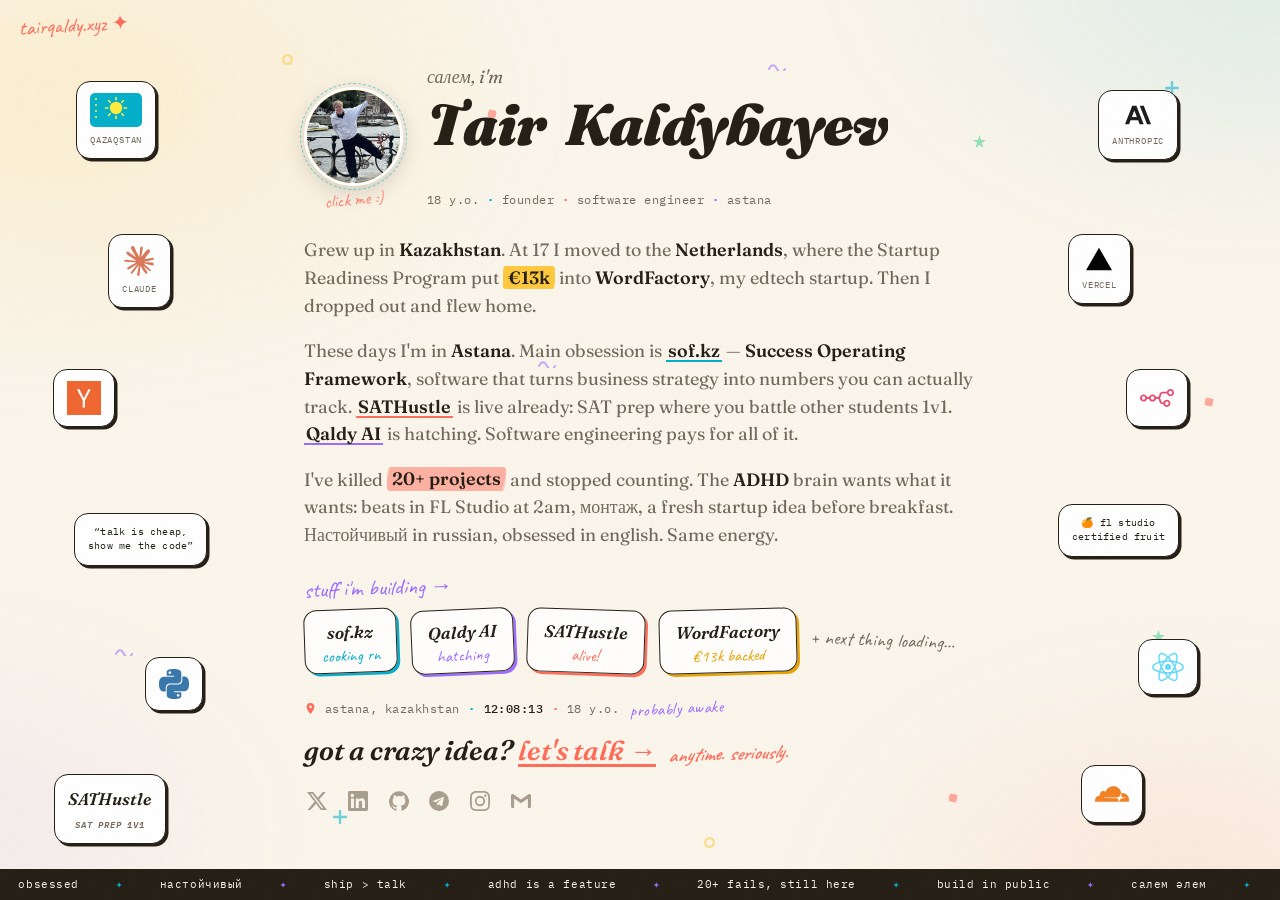
==== commit a2c69eb6: "v4: more life - prose rewrite, surname roll, multicolor everything - Story is flowing prose now, no " ====
--- a/index.html
+++ b/index.html
@@ -4,9 +4,9 @@
   <meta charset="UTF-8">
   <meta name="viewport" content="width=device-width, initial-scale=1.0">
   <title>Tair Qaldybayev — building things from Astana</title>
-  <meta name="description" content="18 y.o. founder from Kazakhstan. €13k invested in WordFactory in the Netherlands, now in Astana building sof.kz, SATHustle and Qaldy AI. 20+ failures, still shipping.">
+  <meta name="description" content="18 y.o. founder from Kazakhstan. €13k invested in WordFactory in the Netherlands, now in Astana building sof.kz, SATHustle and Qaldy AI. 20+ dead projects, still shipping.">
   <meta property="og:title" content="Tair Qaldybayev — building things from Astana">
-  <meta property="og:description" content="18 y.o. founder from Kazakhstan. 20+ failures, still shipping. Got a crazy idea? Let's talk.">
+  <meta property="og:description" content="18 y.o. founder from Kazakhstan. 20+ dead projects, still shipping. Got a crazy idea? Let's talk.">
   <meta property="og:url" content="https://tairqaldy.xyz">
   <meta property="og:type" content="website">
   <meta property="og:image" content="https://tairqaldy.xyz/assets/tair.png">
@@ -14,114 +14,106 @@
   <link rel="preconnect" href="https://fonts.googleapis.com">
   <link rel="preconnect" href="https://fonts.gstatic.com" crossorigin>
   <link href="https://fonts.googleapis.com/css2?family=Fraunces:ital,opsz,wght@0,9..144,400;0,9..144,600;0,9..144,900;1,9..144,400;1,9..144,600;1,9..144,900&family=IBM+Plex+Mono:wght@400;500&family=Caveat:wght@600&display=swap" rel="stylesheet">
-  <link rel="stylesheet" href="style.css?v=3">
+  <link rel="stylesheet" href="style.css?v=4">
 </head>
 <body>
   <div class="bg" aria-hidden="true"></div>
+  <div id="bits" aria-hidden="true"></div>
   <div id="stickers" aria-hidden="true"></div>
 
-  <header class="topbar">
-    <span class="mono">tairqaldy.xyz</span>
-    <span class="mono clock-wrap">astana <span id="clock">--:--:--</span></span>
-  </header>
+  <a class="handwritten site-tag" href="https://tairqaldy.xyz">tairqaldy.xyz ✦</a>
 
   <main>
-    <!-- hero: avatar + name row, igor-style -->
+    <!-- hero -->
     <section class="hero">
       <div class="hero-row">
-        <div class="avatar-wrap reveal" id="avatar" title="click me :)">
-          <img src="assets/tair.png" alt="Tair in Amsterdam, mid silly pose" onerror="this.parentElement.classList.add('no-photo')">
-          <span class="avatar-fallback">☀️</span>
+        <div class="avatar-col reveal">
+          <div class="avatar-wrap" id="avatar">
+            <img src="assets/tair.png" alt="Tair in Amsterdam, mid silly pose" onerror="this.parentElement.classList.add('no-photo')">
+            <span class="avatar-fallback">☀️</span>
+          </div>
+          <span class="handwritten avatar-note">click me :)</span>
         </div>
         <div class="hero-text">
           <p class="eyebrow reveal">салем, i'm</p>
           <h1 id="name" class="reveal">
+            <span class="first" id="first-name">Tair</span>
             <span class="roll">
-              <span class="a">Tair Kaldybayev</span>
-              <span class="b">Tair Qaldy</span>
+              <span class="a">Kaldybayev</span>
+              <span class="b">Qaldy</span>
             </span>
-            <span class="aka mono">(known also as)</span>
+            <span class="aka handwritten">(known also as)</span>
           </h1>
-          <p class="role mono reveal">18 y.o. · founder · software engineer · astana, kazakhstan</p>
+          <p class="role mono reveal">18 y.o. <span class="d d1">·</span> founder <span class="d d2">·</span> software engineer <span class="d d3">·</span> astana</p>
         </div>
       </div>
     </section>
 
-    <!-- story -->
+    <!-- story, igor-style prose -->
     <section class="story">
-      <h2 class="label mono reveal">the story so far</h2>
-      <ol class="beats">
-        <li class="reveal">
-          <span class="num mono">01</span>
-          <p><strong>Kazakhstan → the Netherlands.</strong> Landed <mark>€13k investment</mark> for <strong>WordFactory</strong>, my edtech startup, from the Startup Readiness Program.</p>
-        </li>
-        <li class="reveal">
-          <span class="num mono">02</span>
-          <p><strong>Dropped out, flew home.</strong> Now building from <strong>Astana</strong> — <strong>software engineer</strong> by day, everything else by night.</p>
-        </li>
-        <li class="reveal">
-          <span class="num mono">03</span>
-          <p><mark>20+ failures</mark> and counting. I stopped keeping score and kept shipping. <strong>ADHD is a feature</strong> — music production, монтаж, and a new idea every day.</p>
-        </li>
-      </ol>
+      <p class="reveal">Grew up in <strong>Kazakhstan</strong>. At 17 I moved to the <strong>Netherlands</strong>, where the Startup Readiness Program put <mark class="m-sun">€13k</mark> into <strong>WordFactory</strong>, my edtech startup. Then I dropped out and flew home.</p>
+
+      <p class="reveal">These days I'm in <strong>Astana</strong>. Main obsession is <a class="pl pl-teal" href="https://sof.kz" target="_blank" rel="noopener">sof.kz</a> — <strong>Success Operating Framework</strong>, software that turns business strategy into numbers you can actually track. <a class="pl pl-coral" href="https://sathustle.com" target="_blank" rel="noopener">SATHustle</a> is live already: SAT prep where you battle other students 1v1. <strong class="qai">Qaldy AI</strong> is hatching. Software engineering pays for all of it.</p>
+
+      <p class="reveal">I've killed <mark class="m-coral">20+ projects</mark> and stopped counting. The <strong>ADHD</strong> brain wants what it wants: beats in FL Studio at 2am, монтаж, a fresh startup idea before breakfast. Настойчивый in russian, obsessed in english. Same energy.</p>
     </section>
 
-    <!-- building -->
-    <section class="building">
-      <h2 class="label mono reveal">building rn <span class="handwritten ghost-note">+ next thing loading… ✦</span></h2>
-      <div class="cards">
-        <a class="card reveal" href="https://sof.kz" target="_blank" rel="noopener">
-          <span class="card-head"><span class="dot building"></span><span class="mono status">building</span></span>
-          <span class="card-name">sof.kz</span>
-          <span class="card-desc">strategy → measurable results</span>
+    <!-- shelf -->
+    <section class="shelfwrap reveal">
+      <span class="handwritten shelf-note">stuff i'm building →</span>
+      <div class="shelf">
+        <a class="thing t-teal" href="https://sof.kz" target="_blank" rel="noopener">
+          <span class="thing-name">sof.kz</span>
+          <span class="handwritten thing-status">cooking rn</span>
         </a>
-        <div class="card reveal">
-          <span class="card-head"><span class="dot soon"></span><span class="mono status">founding</span></span>
-          <span class="card-name">Qaldy AI</span>
-          <span class="card-desc">ai, but qaldy flavored</span>
-        </div>
-        <a class="card reveal" href="https://sathustle.com" target="_blank" rel="noopener">
-          <span class="card-head"><span class="dot live"></span><span class="mono status">live</span></span>
-          <span class="card-name">SATHustle</span>
-          <span class="card-desc">SAT prep, head to head</span>
+        <span class="thing t-violet">
+          <span class="thing-name">Qaldy AI</span>
+          <span class="handwritten thing-status">hatching</span>
+        </span>
+        <a class="thing t-coral" href="https://sathustle.com" target="_blank" rel="noopener">
+          <span class="thing-name">SATHustle</span>
+          <span class="handwritten thing-status">alive!</span>
         </a>
-        <div class="card reveal">
-          <span class="card-head"><span class="dot invested"></span><span class="mono status">€13k backed</span></span>
-          <span class="card-name">WordFactory</span>
-          <span class="card-desc">edtech, born in the Netherlands</span>
-        </div>
+        <span class="thing t-sun">
+          <span class="thing-name">WordFactory</span>
+          <span class="handwritten thing-status">€13k backed</span>
+        </span>
+        <span class="handwritten next-note">+ next thing loading…</span>
       </div>
     </section>
 
-    <!-- cta + links in one row -->
+    <!-- location + cta + socials -->
     <footer class="reveal">
+      <p class="where mono">
+        <svg class="pin" viewBox="0 0 24 24" width="13" height="13"><path fill="currentColor" d="M12 2a7 7 0 0 0-7 7c0 5.25 7 13 7 13s7-7.75 7-13a7 7 0 0 0-7-7Zm0 9.5A2.5 2.5 0 1 1 12 6.5a2.5 2.5 0 0 1 0 5Z"/></svg>
+        astana, kazakhstan <span class="d d1">·</span> <span id="clock">--:--:--</span> <span class="d d2">·</span> 18 y.o.
+        <span class="handwritten clock-note">probably awake</span>
+      </p>
       <div class="cta-row">
-        <div>
-          <p class="cta-line">got a crazy idea? <a href="https://t.me/tairqaldy" target="_blank" rel="noopener">let's talk →</a></p>
-          <p class="handwritten cta-note">anytime. seriously.</p>
-        </div>
+        <p class="cta-line">got a crazy idea? <a href="https://t.me/tairqaldy" target="_blank" rel="noopener">let's talk →</a>
+          <span class="handwritten cta-note">anytime. seriously.</span>
+        </p>
         <nav class="links" aria-label="social links">
-          <a href="https://x.com/tairkaldybyaev" target="_blank" rel="noopener" aria-label="X (Twitter)" title="X">
+          <a class="s-x" href="https://x.com/tairkaldybyaev" target="_blank" rel="noopener" aria-label="X (Twitter)" title="X">
             <svg viewBox="0 0 24 24"><path d="M18.9 1.15h3.68l-8.04 9.19L24 22.85h-7.4l-5.8-7.58-6.64 7.58H.47l8.6-9.83L0 1.15h7.6l5.24 6.93ZM17.6 20.65h2.04L6.5 3.24H4.3Z"/></svg>
           </a>
-          <a href="https://www.linkedin.com/in/tairkaldybayev" target="_blank" rel="noopener" aria-label="LinkedIn" title="LinkedIn">
+          <a class="s-in" href="https://www.linkedin.com/in/tairkaldybayev" target="_blank" rel="noopener" aria-label="LinkedIn" title="LinkedIn">
             <svg viewBox="0 0 24 24"><path d="M20.45 20.45h-3.56v-5.57c0-1.33-.02-3.04-1.85-3.04-1.85 0-2.14 1.45-2.14 2.94v5.67H9.34V9h3.42v1.56h.05c.48-.9 1.64-1.85 3.37-1.85 3.6 0 4.27 2.37 4.27 5.46ZM5.34 7.43a2.07 2.07 0 1 1 0-4.13 2.07 2.07 0 0 1 0 4.13ZM7.12 20.45H3.55V9h3.57ZM22.22 0H1.77C.79 0 0 .77 0 1.72v20.55C0 23.23.79 24 1.77 24h20.45c.98 0 1.78-.77 1.78-1.73V1.72C24 .77 23.2 0 22.22 0Z"/></svg>
           </a>
-          <a href="https://github.com/tairqaldy" target="_blank" rel="noopener" aria-label="GitHub" title="GitHub">
+          <a class="s-gh" href="https://github.com/tairqaldy" target="_blank" rel="noopener" aria-label="GitHub" title="GitHub">
             <svg viewBox="0 0 24 24"><path d="M12 .3a12 12 0 0 0-3.79 23.39c.6.11.82-.26.82-.58l-.01-2.04c-3.34.73-4.04-1.61-4.04-1.61-.55-1.39-1.34-1.76-1.34-1.76-1.09-.74.08-.73.08-.73 1.2.09 1.84 1.24 1.84 1.24 1.07 1.83 2.81 1.3 3.5 1 .1-.78.42-1.31.76-1.61-2.67-.3-5.47-1.33-5.47-5.93 0-1.31.47-2.38 1.24-3.22-.13-.3-.54-1.52.11-3.18 0 0 1.01-.32 3.3 1.23a11.5 11.5 0 0 1 6.01 0c2.29-1.55 3.3-1.23 3.3-1.23.65 1.66.24 2.88.12 3.18.77.84 1.23 1.9 1.23 3.22 0 4.61-2.8 5.62-5.48 5.92.43.37.81 1.1.81 2.22l-.01 3.29c0 .32.22.7.83.58A12 12 0 0 0 12 .3Z"/></svg>
           </a>
-          <a href="https://t.me/tairqaldy" target="_blank" rel="noopener" aria-label="Telegram" title="Telegram">
+          <a class="s-tg" href="https://t.me/tairqaldy" target="_blank" rel="noopener" aria-label="Telegram" title="Telegram">
             <svg viewBox="0 0 24 24"><path d="M11.94 0A12 12 0 1 0 24 12 12 12 0 0 0 11.94 0Zm5.9 8.16-1.97 9.3c-.15.66-.54.82-1.09.51l-3-2.21-1.45 1.4c-.16.16-.3.3-.6.3l.21-3.05 5.56-5.02c.24-.21-.05-.33-.37-.12l-6.87 4.33-2.96-.93c-.64-.2-.66-.64.14-.95l11.57-4.46c.53-.2 1-.13.83.9Z"/></svg>
           </a>
-          <a href="https://instagram.com/tairqaldy" target="_blank" rel="noopener" aria-label="Instagram" title="Instagram">
+          <a class="s-ig" href="https://instagram.com/tairqaldy" target="_blank" rel="noopener" aria-label="Instagram" title="Instagram">
             <svg viewBox="0 0 24 24"><path d="M12 2.16c3.2 0 3.58.01 4.85.07 1.17.05 1.8.25 2.23.41.56.22.96.48 1.38.9.42.42.68.82.9 1.38.16.42.36 1.06.41 2.23.06 1.27.07 1.65.07 4.85s-.01 3.58-.07 4.85c-.05 1.17-.25 1.8-.41 2.23-.22.56-.48.96-.9 1.38-.42.42-.82.68-1.38.9-.42.16-1.06.36-2.23.41-1.27.06-1.65.07-4.85.07s-3.58-.01-4.85-.07c-1.17-.05-1.8-.25-2.23-.41a3.72 3.72 0 0 1-1.38-.9 3.72 3.72 0 0 1-.9-1.38c-.16-.42-.36-1.06-.41-2.23-.06-1.27-.07-1.65-.07-4.85s.01-3.58.07-4.85c.05-1.17.25-1.8.41-2.23.22-.56.48-.96.9-1.38.42-.42.82-.68 1.38-.9.42-.16 1.06-.36 2.23-.41 1.27-.06 1.65-.07 4.85-.07M12 0C8.74 0 8.33.01 7.05.07 5.78.13 4.9.33 4.14.63c-.79.3-1.46.72-2.13 1.38A5.88 5.88 0 0 0 .63 4.14C.33 4.9.13 5.78.07 7.05.01 8.33 0 8.74 0 12s.01 3.67.07 4.95c.06 1.27.26 2.15.56 2.91.3.79.72 1.46 1.38 2.13a5.88 5.88 0 0 0 2.13 1.38c.76.3 1.64.5 2.91.56 1.28.06 1.69.07 4.95.07s3.67-.01 4.95-.07c1.27-.06 2.15-.26 2.91-.56a5.88 5.88 0 0 0 2.13-1.38 5.88 5.88 0 0 0 1.38-2.13c.3-.76.5-1.64.56-2.91.06-1.28.07-1.69.07-4.95s-.01-3.67-.07-4.95c-.06-1.27-.26-2.15-.56-2.91a5.88 5.88 0 0 0-1.38-2.13A5.88 5.88 0 0 0 19.86.63c-.76-.3-1.64-.5-2.91-.56C15.67.01 15.26 0 12 0Zm0 5.84A6.16 6.16 0 1 0 18.16 12 6.16 6.16 0 0 0 12 5.84Zm0 10.15A4 4 0 1 1 16 12a4 4 0 0 1-4 4Zm7.85-10.4a1.44 1.44 0 1 1-1.44-1.44 1.44 1.44 0 0 1 1.44 1.44Z"/></svg>
           </a>
-          <a href="mailto:tairkaldybayev@gmail.com" aria-label="Email" title="Email">
+          <a class="s-mail" href="mailto:tairkaldybayev@gmail.com" aria-label="Email" title="Email">
             <svg viewBox="0 0 24 24"><path d="M24 5.46v13.09c0 1-.82 1.81-1.82 1.81h-1.9V8.87L12 14.77 3.72 8.87v11.5h-1.9c-1 0-1.82-.82-1.82-1.82V5.46c0-.5.24-.95.6-1.28.37-.34.87-.54 1.4-.54h.6L12 10.09l9.4-6.45h.6c.53 0 1.03.2 1.4.54.36.33.6.78.6 1.28Z"/></svg>
           </a>
         </nav>
       </div>
-      <p class="mono colophon">© 2026 tair qaldybayev · made with stickers & adhd energy</p>
     </footer>
   </main>
 
@@ -129,6 +121,6 @@
     <div class="marquee-track" id="marquee-track"></div>
   </div>
 
-  <script src="script.js?v=3"></script>
+  <script src="script.js?v=4.1"></script>
 </body>
 </html>
--- a/style.css
+++ b/style.css
@@ -1,4 +1,4 @@
-/* tairqaldy.xyz — playful light editorial, v3 (one-viewport poster) */
+/* tairqaldy.xyz — playful light editorial, v4 (more life) */
 
 :root {
   --paper: #fbf6ec;
@@ -7,13 +7,16 @@
   --line: rgba(34, 28, 19, 0.12);
   --teal: #00afca;
   --sun: #ffc93c;
+  --sun-deep: #e8a200;
   --coral: #ff6b57;
+  --violet: #9b6bff;
+  --leaf: #3ecf8e;
   --serif: "Fraunces", Georgia, serif;
   --mono: "IBM Plex Mono", ui-monospace, monospace;
   --hand: "Caveat", cursive;
   --pop: cubic-bezier(0.34, 1.56, 0.64, 1);
   --ease-out: cubic-bezier(0.22, 1, 0.36, 1);
-  --gap: clamp(1rem, 2.6svh, 2.6rem);
+  --gap: clamp(1.1rem, 3svh, 2.6rem);
 }
 
 * { margin: 0; padding: 0; box-sizing: border-box; }
@@ -30,16 +33,17 @@
   flex-direction: column;
 }
 
-/* atmosphere: soft color blobs + paper grain */
+/* atmosphere */
 .bg {
   position: fixed;
   inset: -20%;
   z-index: 0;
   pointer-events: none;
   background:
-    radial-gradient(38% 32% at 18% 22%, rgba(255, 201, 60, 0.16), transparent 70%),
-    radial-gradient(34% 30% at 85% 12%, rgba(0, 175, 202, 0.10), transparent 70%),
-    radial-gradient(30% 28% at 80% 85%, rgba(255, 107, 87, 0.09), transparent 70%);
+    radial-gradient(38% 32% at 18% 22%, rgba(255, 201, 60, 0.17), transparent 70%),
+    radial-gradient(34% 30% at 85% 12%, rgba(0, 175, 202, 0.11), transparent 70%),
+    radial-gradient(26% 24% at 12% 80%, rgba(155, 107, 255, 0.08), transparent 70%),
+    radial-gradient(30% 28% at 80% 85%, rgba(255, 107, 87, 0.10), transparent 70%);
   filter: blur(40px);
   animation: drift 26s ease-in-out infinite alternate;
 }
@@ -59,42 +63,63 @@
   background-image: url("data:image/svg+xml,%3Csvg xmlns='http://www.w3.org/2000/svg' width='160' height='160'%3E%3Cfilter id='n'%3E%3CfeTurbulence type='fractalNoise' baseFrequency='0.9' numOctaves='2'/%3E%3C/filter%3E%3Crect width='160' height='160' filter='url(%23n)'/%3E%3C/svg%3E");
 }
 
+/* floating confetti bits behind content */
+#bits { position: fixed; inset: 0; z-index: 1; pointer-events: none; }
+
+.bit {
+  position: absolute;
+  will-change: transform;
+}
+
+.bit > svg {
+  display: block;
+  animation: bitfloat var(--bd, 9s) ease-in-out var(--bdel, 0s) infinite alternate;
+  opacity: 0.55;
+}
+
+@keyframes bitfloat {
+  from { transform: translateY(-9px) rotate(-8deg); }
+  to   { transform: translateY(9px) rotate(10deg); }
+}
+
 .mono {
   font-family: var(--mono);
   font-size: 0.78rem;
   letter-spacing: 0.04em;
 }
 
-/* ---------- topbar ---------- */
-
-.topbar {
-  position: relative;
-  z-index: 2;
-  display: flex;
-  justify-content: space-between;
-  align-items: center;
-  width: min(100%, 720px);
-  margin: 0 auto;
-  padding: 1rem 1.5rem 0;
-  color: var(--ink-soft);
-}
-
-.topbar .clock-wrap { text-transform: uppercase; }
-
-#clock {
-  color: var(--ink);
-  font-weight: 500;
-  font-variant-numeric: tabular-nums;
-}
-
-/* ---------- layout: poster that fits the viewport ---------- */
+.handwritten {
+  font-family: var(--hand);
+  font-size: 1.35rem;
+  line-height: 1.1;
+  display: inline-block;
+  color: var(--teal);
+}
+
+/* corner site tag */
+.site-tag {
+  position: fixed;
+  top: 0.9rem;
+  left: 1.2rem;
+  z-index: 35;
+  font-family: var(--hand);
+  font-size: 1.3rem;
+  color: var(--coral);
+  text-decoration: none;
+  transform: rotate(-3deg);
+  transition: transform 0.25s var(--pop), color 0.2s;
+}
+
+.site-tag:hover { transform: rotate(2deg) scale(1.12); color: var(--violet); }
+
+/* ---------- layout ---------- */
 
 main {
   position: relative;
   z-index: 2;
   width: min(100%, 720px);
   margin: 0 auto;
-  padding: clamp(0.7rem, 1.6svh, 1.5rem) 1.5rem calc(clamp(0.7rem, 1.6svh, 1.5rem) + 1.9rem);
+  padding: clamp(1.2rem, 3svh, 2.2rem) 1.5rem calc(clamp(0.8rem, 2svh, 1.6rem) + 2rem);
   flex: 1;
   display: flex;
   flex-direction: column;
@@ -104,22 +129,19 @@
 
 /* ---------- hero ---------- */
 
-.hero-row {
-  display: flex;
-  align-items: center;
-  gap: 1.4rem;
-}
+.hero-row { display: flex; align-items: center; gap: 1.5rem; }
+
+.avatar-col { position: relative; flex: none; }
 
 .avatar-wrap {
   position: relative;
-  flex: none;
-  width: clamp(64px, 10svh, 96px);
-  height: clamp(64px, 10svh, 96px);
+  width: clamp(70px, 11svh, 100px);
+  height: clamp(70px, 11svh, 100px);
   border-radius: 50%;
   border: 3px solid #fff;
   box-shadow: 0 6px 22px rgba(34, 28, 19, 0.18);
   cursor: pointer;
-  transition: transform 0.3s var(--pop);
+  transition: transform 0.3s var(--pop), box-shadow 0.3s;
   background: var(--sun);
 }
 
@@ -130,20 +152,16 @@
   border-radius: 50%;
   border: 1.5px dashed rgba(0, 175, 202, 0.55);
   animation: spin 24s linear infinite;
+  transition: border-color 0.3s;
 }
 
 @keyframes spin { to { transform: rotate(360deg); } }
 
-.avatar-wrap:hover { transform: scale(1.06) rotate(-4deg); }
-.avatar-wrap:active { transform: scale(0.93); }
-
-.avatar-wrap img {
-  width: 100%;
-  height: 100%;
-  object-fit: cover;
-  border-radius: 50%;
-  display: block;
-}
+.avatar-wrap:hover { transform: scale(1.08) rotate(-5deg); box-shadow: 0 10px 30px rgba(255, 107, 87, 0.35); }
+.avatar-wrap:hover::before { border-color: var(--coral); }
+.avatar-wrap:active { transform: scale(0.92); }
+
+.avatar-wrap img { width: 100%; height: 100%; object-fit: cover; border-radius: 50%; display: block; }
 
 .avatar-fallback {
   display: none;
@@ -157,18 +175,27 @@
 .avatar-wrap.no-photo img { display: none; }
 .avatar-wrap.no-photo .avatar-fallback { display: flex; }
 
-.eyebrow {
+.avatar-note {
+  position: absolute;
+  left: 50%;
+  bottom: -1.5rem;
+  translate: -50% 0;
+  white-space: nowrap;
   font-size: 1.1rem;
-  font-style: italic;
-  color: var(--ink-soft);
-}
-
-/* name roll: Kaldybayev -> Qaldy on hover */
+  color: var(--coral);
+  rotate: -5deg;
+  opacity: 0.85;
+}
+
+.eyebrow { font-size: 1.12rem; font-style: italic; color: var(--ink-soft); }
+
+/* name: static first name with wavy letters + rolling surname */
 h1 {
   display: flex;
   align-items: baseline;
-  gap: 0.55em;
-  font-size: clamp(2.2rem, 6.2vw, 3.7rem);
+  flex-wrap: wrap;
+  column-gap: 0.32em;
+  font-size: clamp(2.1rem, 6vw, 3.6rem);
   font-weight: 900;
   font-style: italic;
   line-height: 1.1;
@@ -177,10 +204,16 @@
   cursor: default;
 }
 
-.roll {
-  display: inline-grid;
-  overflow: hidden;
-}
+.first .ltr {
+  display: inline-block;
+  transition: transform 0.3s var(--pop), color 0.3s;
+}
+
+.first .ltr.up { transform: translateY(-0.14em) rotate(-4deg); }
+.first .ltr.up:nth-child(odd) { color: var(--teal); }
+.first .ltr.up:nth-child(even) { color: var(--coral); }
+
+.roll { display: inline-grid; overflow: hidden; }
 
 .roll > span {
   grid-area: 1 / 1;
@@ -194,140 +227,146 @@
 
 body.loaded .roll .a { transform: none; transition-delay: 0.15s; }
 
-body.loaded h1:hover .roll .a,
-body.loaded h1:focus-within .roll .a { transform: translateY(115%); transition-delay: 0s; }
-body.loaded h1:hover .roll .b,
-body.loaded h1:focus-within .roll .b { transform: none; }
+body.loaded h1:hover .roll .a { transform: translateY(115%); transition-delay: 0s; }
+body.loaded h1:hover .roll .b { transform: none; }
 
 .aka {
+  font-size: 1.25rem;
+  font-weight: 600;
+  font-style: normal;
+  color: var(--coral);
+  rotate: -2deg;
+  opacity: 0;
+  translate: 0 6px;
+  transition: opacity 0.35s var(--ease-out) 0.1s, translate 0.35s var(--pop) 0.1s;
+}
+
+h1:hover .aka { opacity: 1; translate: 0 0; }
+
+.role { margin-top: 0.45rem; color: var(--ink-soft); text-transform: lowercase; }
+
+.d { font-weight: 700; }
+.d1 { color: var(--teal); }
+.d2 { color: var(--coral); }
+.d3 { color: var(--violet); }
+
+/* ---------- story prose ---------- */
+
+.story { display: grid; gap: clamp(0.7rem, 2svh, 1.1rem); }
+
+.story p {
+  font-size: clamp(0.98rem, 2.1svh, 1.12rem);
+  line-height: 1.55;
   color: var(--ink-soft);
-  font-style: normal;
-  font-weight: 400;
-  opacity: 0;
-  translate: 0 4px;
-  transition: opacity 0.35s var(--ease-out) 0.08s, translate 0.35s var(--ease-out) 0.08s;
-}
-
-h1:hover .aka { opacity: 1; translate: 0 0; }
-
-.role { margin-top: 0.4rem; color: var(--ink-soft); text-transform: lowercase; }
-
-/* ---------- section labels ---------- */
-
-.label {
-  display: flex;
-  align-items: center;
-  gap: 0.7rem;
-  text-transform: uppercase;
-  letter-spacing: 0.18em;
-  font-weight: 500;
-  color: var(--ink-soft);
-  margin-bottom: clamp(0.45rem, 1.2svh, 1rem);
-}
-
-.label::before {
-  content: "";
-  width: 26px;
-  height: 2px;
-  background: var(--teal);
-}
-
-/* ---------- story beats ---------- */
-
-.beats { list-style: none; display: grid; gap: clamp(0.55rem, 1.7svh, 1.05rem); }
-
-.beats li {
-  display: grid;
-  grid-template-columns: 2.1rem 1fr;
-  gap: 0.85rem;
-  align-items: baseline;
-}
-
-.beats .num { color: var(--teal); font-weight: 500; }
-
-.beats p { font-size: clamp(0.94rem, 2svh, 1.06rem); line-height: 1.46; color: var(--ink-soft); }
-
-.beats strong { color: var(--ink); font-weight: 600; }
+}
+
+.story strong { color: var(--ink); font-weight: 600; }
 
 mark {
-  background: linear-gradient(104deg, transparent 0.5%, var(--sun) 3%, var(--sun) 96%, transparent 99%);
   padding: 0.02em 0.28em;
   border-radius: 3px;
   color: var(--ink);
   font-weight: 600;
 }
 
+.m-sun { background: linear-gradient(104deg, transparent 0.5%, var(--sun) 3%, var(--sun) 96%, transparent 99%); }
+.m-coral { background: linear-gradient(104deg, transparent 0.5%, rgba(255, 107, 87, 0.5) 3%, rgba(255, 107, 87, 0.5) 96%, transparent 99%); }
+
 a { color: inherit; text-decoration: none; }
 
-/* ---------- building cards ---------- */
-
-.cards {
-  display: grid;
-  grid-template-columns: 1fr 1fr;
-  gap: 0.7rem;
-}
-
-.card {
+/* project links in prose: each its own color, fills on hover */
+.pl {
+  font-weight: 600;
+  color: var(--ink);
+  padding: 0 0.12em;
+  transition: color 0.2s, box-shadow 0.25s var(--ease-out);
+}
+
+.pl-teal { box-shadow: inset 0 -2px 0 var(--teal); }
+.pl-teal:hover { box-shadow: inset 0 -1.25em 0 rgba(0, 175, 202, 0.28); }
+.pl-coral { box-shadow: inset 0 -2px 0 var(--coral); }
+.pl-coral:hover { box-shadow: inset 0 -1.25em 0 rgba(255, 107, 87, 0.26); }
+
+.qai { box-shadow: inset 0 -2px 0 var(--violet); padding: 0 0.12em; }
+
+/* ---------- shelf ---------- */
+
+.shelfwrap { position: relative; }
+
+.shelf-note {
+  font-size: 1.4rem;
+  color: var(--violet);
+  rotate: -2deg;
+  margin-bottom: 0.5rem;
+}
+
+.shelf {
+  display: flex;
+  align-items: flex-start;
+  gap: 0.85rem;
+  flex-wrap: wrap;
+}
+
+.thing {
   display: flex;
   flex-direction: column;
-  gap: 0.12rem;
-  padding: clamp(0.5rem, 1.4svh, 0.68rem) 0.9rem clamp(0.55rem, 1.5svh, 0.72rem);
-  background: rgba(255, 255, 255, 0.82);
+  align-items: center;
+  gap: 0.1rem;
+  padding: 0.55rem 1rem 0.4rem;
+  background: rgba(255, 255, 255, 0.85);
   border: 1.5px solid var(--ink);
-  border-radius: 14px;
-  box-shadow: 2.5px 2.5px 0 var(--ink);
-  transition: transform 0.22s var(--pop), box-shadow 0.22s var(--ease-out), background 0.22s;
-}
-
-a.card { cursor: pointer; }
-
-.card:hover {
-  transform: translate(-2px, -2px) rotate(-0.5deg);
-  box-shadow: 5px 5px 0 var(--teal);
+  border-radius: 13px;
+  rotate: var(--tilt, -2deg);
+  transition: rotate 0.28s var(--pop), transform 0.28s var(--pop), box-shadow 0.28s var(--ease-out), background 0.2s;
+}
+
+.thing:nth-child(2) { --tilt: -2.5deg; }
+.thing:nth-child(3) { --tilt: 2deg; }
+.thing:nth-child(4) { --tilt: -1.5deg; }
+.thing:nth-child(5) { --tilt: 2.5deg; }
+
+.t-teal   { box-shadow: 2.5px 2.5px 0 var(--teal); }
+.t-violet { box-shadow: 2.5px 2.5px 0 var(--violet); }
+.t-coral  { box-shadow: 2.5px 2.5px 0 var(--coral); }
+.t-sun    { box-shadow: 2.5px 2.5px 0 var(--sun-deep); }
+
+.thing:hover {
+  rotate: 0deg;
+  transform: translateY(-4px) scale(1.04);
   background: #fff;
 }
 
-.card-head { display: flex; align-items: center; gap: 0.4rem; }
-
-.status { color: var(--ink-soft); font-size: 0.64rem; text-transform: uppercase; letter-spacing: 0.1em; }
-
-.dot { width: 7px; height: 7px; border-radius: 50%; }
-.dot.live { background: var(--teal); box-shadow: 0 0 0 0 rgba(0, 175, 202, 0.5); animation: pulse 2s infinite; }
-.dot.building { background: var(--sun); }
-.dot.soon { background: var(--coral); }
-.dot.invested { background: var(--ink); }
-
-@keyframes pulse {
-  70% { box-shadow: 0 0 0 7px rgba(0, 175, 202, 0); }
-  100% { box-shadow: 0 0 0 0 rgba(0, 175, 202, 0); }
-}
-
-.card-name { font-size: 1.08rem; font-weight: 600; font-style: italic; }
-
-.card-desc {
-  font-size: 0.82rem;
+.t-teal:hover   { box-shadow: 5px 6px 0 var(--teal); }
+.t-violet:hover { box-shadow: 5px 6px 0 var(--violet); }
+.t-coral:hover  { box-shadow: 5px 6px 0 var(--coral); }
+.t-sun:hover    { box-shadow: 5px 6px 0 var(--sun-deep); }
+
+.thing-name { font-size: 1.06rem; font-weight: 600; font-style: italic; }
+
+.thing-status { font-size: 1.05rem; }
+.t-teal .thing-status   { color: var(--teal); }
+.t-violet .thing-status { color: var(--violet); }
+.t-coral .thing-status  { color: var(--coral); }
+.t-sun .thing-status    { color: var(--sun-deep); }
+
+.next-note { align-self: center; font-size: 1.2rem; color: var(--ink-soft); rotate: 2deg; }
+
+/* ---------- footer: where, cta, socials ---------- */
+
+.where {
+  display: flex;
+  align-items: center;
+  gap: 0.5rem;
+  flex-wrap: wrap;
   color: var(--ink-soft);
-  white-space: nowrap;
-  overflow: hidden;
-  text-overflow: ellipsis;
-}
-
-.handwritten {
-  font-family: var(--hand);
-  font-size: 1.35rem;
-  color: var(--teal);
-  display: inline-block;
-}
-
-.ghost-note {
-  margin-left: 0.5rem;
-  font-size: 1.15rem;
-  text-transform: none;
-  letter-spacing: 0;
-  transform: rotate(-1.2deg);
-}
-
-/* ---------- cta + links row ---------- */
+  margin-bottom: clamp(0.6rem, 1.6svh, 1rem);
+}
+
+.pin { color: var(--coral); }
+
+#clock { color: var(--ink); font-weight: 500; font-variant-numeric: tabular-nums; }
+
+.clock-note { font-size: 1.05rem; color: var(--violet); rotate: -3deg; margin-left: 0.15rem; }
 
 .cta-row {
   display: flex;
@@ -338,49 +377,43 @@
 }
 
 .cta-line {
-  font-size: clamp(1.25rem, 3svh, 1.65rem);
+  font-size: clamp(1.3rem, 3.1svh, 1.7rem);
   font-weight: 600;
   font-style: italic;
-  line-height: 1.25;
+  line-height: 1.3;
 }
 
 .cta-line a {
   color: var(--coral);
   box-shadow: inset 0 -3px 0 var(--coral);
-  transition: box-shadow 0.25s var(--ease-out);
+  transition: box-shadow 0.25s var(--ease-out), color 0.2s;
   white-space: nowrap;
 }
 
-.cta-line a:hover { box-shadow: inset 0 -1.15em 0 rgba(255, 107, 87, 0.18); }
-
-.cta-note { margin-top: 0.1rem; color: var(--coral); font-size: 1.25rem; transform: rotate(-2deg); }
-
-.links { display: flex; gap: 0.5rem; flex-wrap: wrap; }
+.cta-line a:hover { box-shadow: inset 0 -1.15em 0 rgba(255, 107, 87, 0.2); }
+
+.cta-note { font-size: 1.2rem; color: var(--coral); rotate: -2deg; margin-left: 0.4rem; }
+
+/* socials: bare icons, each brand color + bounce on hover */
+.links { display: flex; gap: 0.9rem; align-items: center; }
 
 .links a {
   display: inline-flex;
-  align-items: center;
-  justify-content: center;
-  width: 41px;
-  height: 41px;
-  border-radius: 12px;
-  background: rgba(255, 255, 255, 0.85);
-  border: 1.5px solid var(--line);
-  transition: transform 0.25s var(--pop), border-color 0.2s, box-shadow 0.25s var(--ease-out), background 0.2s;
-}
-
-.links a svg { width: 18px; height: 18px; fill: var(--ink); transition: fill 0.2s; }
-
-.links a:hover {
-  transform: translateY(-4px) rotate(-4deg) scale(1.04);
-  border-color: var(--teal);
-  background: #fff;
-  box-shadow: 0 7px 16px rgba(0, 175, 202, 0.25);
-}
-
-.links a:hover svg { fill: var(--teal); }
-
-.colophon { margin-top: clamp(0.5rem, 1.4svh, 1rem); color: var(--ink-soft); font-size: 0.68rem; }
+  padding: 0.2rem;
+  transition: transform 0.25s var(--pop);
+}
+
+.links a svg { width: 20px; height: 20px; fill: #a89d8d; transition: fill 0.2s, transform 0.25s var(--pop); }
+
+.links a:hover { transform: translateY(-5px); }
+.links a:hover svg { transform: rotate(-8deg) scale(1.15); }
+
+.s-x:hover svg { fill: var(--ink); }
+.s-in:hover svg { fill: #0a66c2; }
+.s-gh:hover svg { fill: var(--violet); }
+.s-tg:hover svg { fill: #229ed9; }
+.s-ig:hover svg { fill: #e4405f; }
+.s-mail:hover svg { fill: var(--coral); }
 
 /* ---------- marquee ---------- */
 
@@ -407,7 +440,10 @@
 }
 
 .marquee-track span { padding: 0 1.15rem; }
-.marquee-track .sep { color: var(--sun); }
+.marquee-track .sep:nth-of-type(4n + 1) { color: var(--sun); }
+.marquee-track .sep:nth-of-type(4n + 2) { color: var(--teal); }
+.marquee-track .sep:nth-of-type(4n + 3) { color: var(--coral); }
+.marquee-track .sep:nth-of-type(4n) { color: var(--violet); }
 .marquee:hover .marquee-track { animation-play-state: paused; }
 
 @keyframes scroll { to { transform: translateX(-50%); } }
@@ -462,8 +498,6 @@
   font-size: 1.05rem;
 }
 
-.sticker.brand .lbl { margin-top: 1px; }
-
 .sticker.on {
   animation: toss 0.6s var(--pop) forwards;
   animation-delay: var(--td, 0s);
@@ -476,7 +510,11 @@
 
 .sticker.settled { opacity: 1; animation: none; }
 
-.sticker:hover { box-shadow: 4px 4px 0 var(--teal); }
+.sticker:hover { box-shadow: 4px 4px 0 var(--hov, var(--teal)); }
+.sticker:nth-child(4n + 1) { --hov: var(--teal); }
+.sticker:nth-child(4n + 2) { --hov: var(--coral); }
+.sticker:nth-child(4n + 3) { --hov: var(--violet); }
+.sticker:nth-child(4n) { --hov: var(--sun-deep); }
 
 .sticker.dragging {
   cursor: grabbing;
@@ -492,12 +530,7 @@
 }
 
 /* mobile sticker strip */
-.sticker-strip {
-  display: none;
-  gap: 0.55rem;
-  margin-top: 0.9rem;
-  flex-wrap: wrap;
-}
+.sticker-strip { display: none; gap: 0.55rem; margin-top: 0.9rem; flex-wrap: wrap; }
 
 .sticker-strip .mini {
   display: inline-flex;
@@ -512,7 +545,11 @@
   transition: transform 0.22s var(--pop), box-shadow 0.22s;
 }
 
-.sticker-strip .mini:hover { transform: rotate(-5deg) scale(1.1); box-shadow: 3px 3px 0 var(--teal); }
+.sticker-strip .mini:nth-child(4n + 1):hover { box-shadow: 3px 3px 0 var(--teal); }
+.sticker-strip .mini:nth-child(4n + 2):hover { box-shadow: 3px 3px 0 var(--coral); }
+.sticker-strip .mini:nth-child(4n + 3):hover { box-shadow: 3px 3px 0 var(--violet); }
+.sticker-strip .mini:nth-child(4n):hover { box-shadow: 3px 3px 0 var(--sun-deep); }
+.sticker-strip .mini:hover { transform: rotate(-5deg) scale(1.12); }
 .sticker-strip .mini img, .sticker-strip .mini svg { width: 24px; height: 24px; display: block; }
 
 /* ---------- entrance ---------- */
@@ -545,21 +582,20 @@
 }
 
 @media (max-width: 560px) {
-  .hero-row { gap: 1rem; }
-  h1 { font-size: clamp(1.9rem, 8.2vw, 2.6rem); }
+  .hero-row { gap: 1.1rem; }
+  h1 { font-size: clamp(1.7rem, 7.6vw, 2.4rem); }
   .aka { display: none; }
-  .cards { grid-template-columns: 1fr 1fr; gap: 0.55rem; }
-  .card { padding: 0.5rem 0.7rem; }
-  .card-name { font-size: 1rem; }
-  .card-desc { display: none; }
-  .beats li { grid-template-columns: 1.6rem 1fr; gap: 0.6rem; }
-  .cta-row { flex-direction: column; align-items: flex-start; gap: 0.9rem; }
+  .avatar-note { display: none; }
+  .site-tag { font-size: 1.1rem; }
+  .shelf { gap: 0.55rem; }
+  .thing { padding: 0.45rem 0.75rem 0.35rem; }
+  .cta-row { flex-direction: column; align-items: flex-start; gap: 0.8rem; }
 }
 
 /* ---------- reduced motion ---------- */
 
 @media (prefers-reduced-motion: reduce) {
-  .bg, .marquee-track, .avatar-wrap::before, .dot.live { animation: none !important; }
-  .roll > span, .reveal, .aka { transition-duration: 0.01s; }
+  .bg, .marquee-track, .avatar-wrap::before, .bit > svg { animation: none !important; }
+  .roll > span, .reveal, .aka, .first .ltr { transition-duration: 0.01s; }
   .sticker.on { animation-duration: 0.01s; }
 }
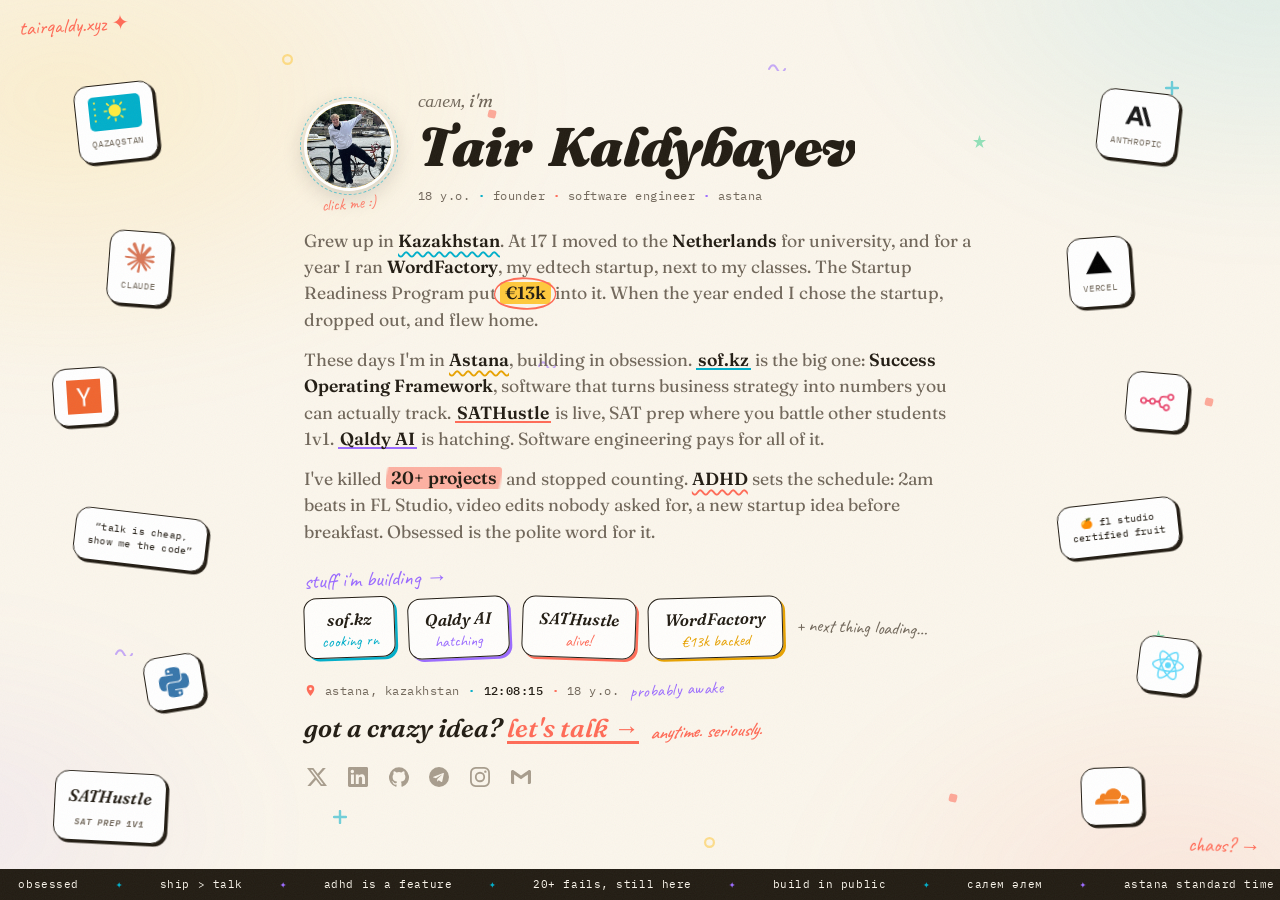
==== commit ecf33eb4: "v5: chaos mode, colliding floaty stickers, nicer confetti, copy fixes - Unified physics: stickers id" ====
--- a/index.html
+++ b/index.html
@@ -14,7 +14,7 @@
   <link rel="preconnect" href="https://fonts.googleapis.com">
   <link rel="preconnect" href="https://fonts.gstatic.com" crossorigin>
   <link href="https://fonts.googleapis.com/css2?family=Fraunces:ital,opsz,wght@0,9..144,400;0,9..144,600;0,9..144,900;1,9..144,400;1,9..144,600;1,9..144,900&family=IBM+Plex+Mono:wght@400;500&family=Caveat:wght@600&display=swap" rel="stylesheet">
-  <link rel="stylesheet" href="style.css?v=4">
+  <link rel="stylesheet" href="style.css?v=5">
 </head>
 <body>
   <div class="bg" aria-hidden="true"></div>
@@ -22,6 +22,7 @@
   <div id="stickers" aria-hidden="true"></div>
 
   <a class="handwritten site-tag" href="https://tairqaldy.xyz">tairqaldy.xyz ✦</a>
+  <button class="handwritten chaos-btn" id="chaos" type="button">chaos? →</button>
 
   <main>
     <!-- hero -->
@@ -49,13 +50,13 @@
       </div>
     </section>
 
-    <!-- story, igor-style prose -->
+    <!-- story -->
     <section class="story">
-      <p class="reveal">Grew up in <strong>Kazakhstan</strong>. At 17 I moved to the <strong>Netherlands</strong>, where the Startup Readiness Program put <mark class="m-sun">€13k</mark> into <strong>WordFactory</strong>, my edtech startup. Then I dropped out and flew home.</p>
+      <p class="reveal">Grew up in <strong class="wavy-teal">Kazakhstan</strong>. At 17 I moved to the <strong>Netherlands</strong> for university, and for a year I ran <strong>WordFactory</strong>, my edtech startup, next to my classes. The Startup Readiness Program put <span class="circled"><mark class="m-sun">€13k</mark><svg class="ring" viewBox="0 0 120 44" preserveAspectRatio="none" aria-hidden="true"><path d="M8 22 C10 8 40 3 62 4 C92 5 114 12 112 24 C110 37 78 42 52 40 C24 38 6 33 8 22 Z" fill="none" stroke-width="2.2" stroke-linecap="round"/></svg></span> into it. When the year ended I chose the startup, dropped out, and flew home.</p>
 
-      <p class="reveal">These days I'm in <strong>Astana</strong>. Main obsession is <a class="pl pl-teal" href="https://sof.kz" target="_blank" rel="noopener">sof.kz</a> — <strong>Success Operating Framework</strong>, software that turns business strategy into numbers you can actually track. <a class="pl pl-coral" href="https://sathustle.com" target="_blank" rel="noopener">SATHustle</a> is live already: SAT prep where you battle other students 1v1. <strong class="qai">Qaldy AI</strong> is hatching. Software engineering pays for all of it.</p>
+      <p class="reveal">These days I'm in <strong class="wavy-sun">Astana</strong>, building in obsession. <a class="pl pl-teal" href="https://sof.kz" target="_blank" rel="noopener">sof.kz</a> is the big one: <strong>Success Operating Framework</strong>, software that turns business strategy into numbers you can actually track. <a class="pl pl-coral" href="https://sathustle.com" target="_blank" rel="noopener">SATHustle</a> is live, SAT prep where you battle other students 1v1. <span class="pl pl-violet">Qaldy AI</span> is hatching. Software engineering pays for all of it.</p>
 
-      <p class="reveal">I've killed <mark class="m-coral">20+ projects</mark> and stopped counting. The <strong>ADHD</strong> brain wants what it wants: beats in FL Studio at 2am, монтаж, a fresh startup idea before breakfast. Настойчивый in russian, obsessed in english. Same energy.</p>
+      <p class="reveal">I've killed <mark class="m-coral">20+ projects</mark> and stopped counting. <strong class="wavy-coral">ADHD</strong> sets the schedule: 2am beats in FL Studio, video edits nobody asked for, a new startup idea before breakfast. Obsessed is the polite word for it.</p>
     </section>
 
     <!-- shelf -->
@@ -121,6 +122,6 @@
     <div class="marquee-track" id="marquee-track"></div>
   </div>
 
-  <script src="script.js?v=4.1"></script>
+  <script src="script.js?v=5"></script>
 </body>
 </html>
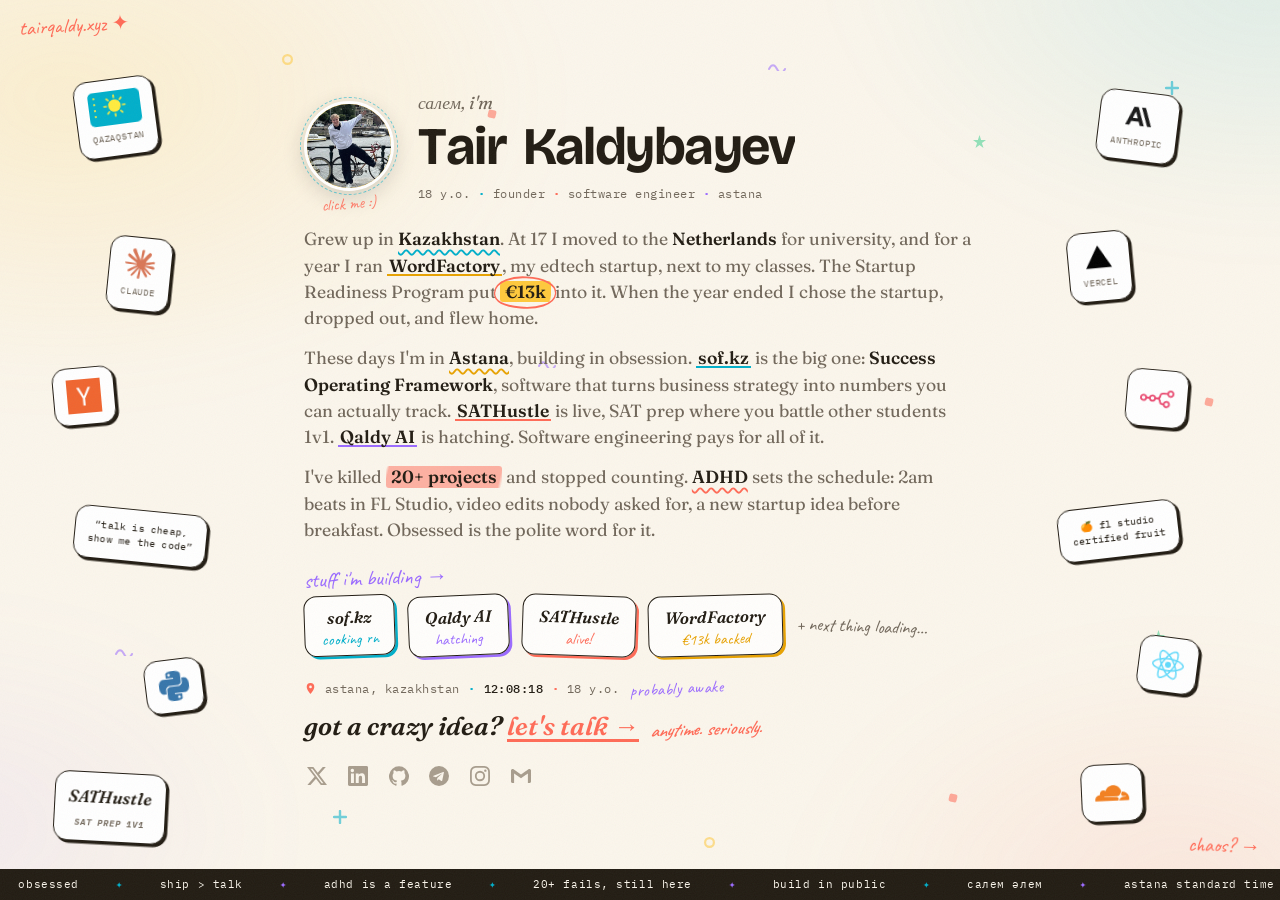
==== commit afdb6688: "v6: exact-boundary chaos, green name in new font, Kaldybayev spelling - Chaos collisions now use exa" ====
--- a/index.html
+++ b/index.html
@@ -3,9 +3,9 @@
 <head>
   <meta charset="UTF-8">
   <meta name="viewport" content="width=device-width, initial-scale=1.0">
-  <title>Tair Qaldybayev — building things from Astana</title>
+  <title>Tair Kaldybayev — building things from Astana</title>
   <meta name="description" content="18 y.o. founder from Kazakhstan. €13k invested in WordFactory in the Netherlands, now in Astana building sof.kz, SATHustle and Qaldy AI. 20+ dead projects, still shipping.">
-  <meta property="og:title" content="Tair Qaldybayev — building things from Astana">
+  <meta property="og:title" content="Tair Kaldybayev — building things from Astana">
   <meta property="og:description" content="18 y.o. founder from Kazakhstan. 20+ dead projects, still shipping. Got a crazy idea? Let's talk.">
   <meta property="og:url" content="https://tairqaldy.xyz">
   <meta property="og:type" content="website">
@@ -13,8 +13,8 @@
   <link rel="icon" href="data:image/svg+xml,<svg xmlns='http://www.w3.org/2000/svg' viewBox='0 0 100 100'><text y='.9em' font-size='90'>☀️</text></svg>">
   <link rel="preconnect" href="https://fonts.googleapis.com">
   <link rel="preconnect" href="https://fonts.gstatic.com" crossorigin>
-  <link href="https://fonts.googleapis.com/css2?family=Fraunces:ital,opsz,wght@0,9..144,400;0,9..144,600;0,9..144,900;1,9..144,400;1,9..144,600;1,9..144,900&family=IBM+Plex+Mono:wght@400;500&family=Caveat:wght@600&display=swap" rel="stylesheet">
-  <link rel="stylesheet" href="style.css?v=5">
+  <link href="https://fonts.googleapis.com/css2?family=Fraunces:ital,opsz,wght@0,9..144,400;0,9..144,600;0,9..144,900;1,9..144,400;1,9..144,600;1,9..144,900&family=Bricolage+Grotesque:opsz,wght@12..96,500;12..96,700;12..96,800&family=IBM+Plex+Mono:wght@400;500&family=Caveat:wght@600&display=swap" rel="stylesheet">
+  <link rel="stylesheet" href="style.css?v=6">
 </head>
 <body>
   <div class="bg" aria-hidden="true"></div>
@@ -52,7 +52,7 @@
 
     <!-- story -->
     <section class="story">
-      <p class="reveal">Grew up in <strong class="wavy-teal">Kazakhstan</strong>. At 17 I moved to the <strong>Netherlands</strong> for university, and for a year I ran <strong>WordFactory</strong>, my edtech startup, next to my classes. The Startup Readiness Program put <span class="circled"><mark class="m-sun">€13k</mark><svg class="ring" viewBox="0 0 120 44" preserveAspectRatio="none" aria-hidden="true"><path d="M8 22 C10 8 40 3 62 4 C92 5 114 12 112 24 C110 37 78 42 52 40 C24 38 6 33 8 22 Z" fill="none" stroke-width="2.2" stroke-linecap="round"/></svg></span> into it. When the year ended I chose the startup, dropped out, and flew home.</p>
+      <p class="reveal">Grew up in <strong class="wavy-teal">Kazakhstan</strong>. At 17 I moved to the <strong>Netherlands</strong> for university, and for a year I ran <span class="pl pl-sun">WordFactory</span>, my edtech startup, next to my classes. The Startup Readiness Program put <span class="circled"><mark class="m-sun">€13k</mark><svg class="ring" viewBox="0 0 120 44" preserveAspectRatio="none" aria-hidden="true"><path d="M8 22 C10 8 40 3 62 4 C92 5 114 12 112 24 C110 37 78 42 52 40 C24 38 6 33 8 22 Z" fill="none" stroke-width="2.2" stroke-linecap="round"/></svg></span> into it. When the year ended I chose the startup, dropped out, and flew home.</p>
 
       <p class="reveal">These days I'm in <strong class="wavy-sun">Astana</strong>, building in obsession. <a class="pl pl-teal" href="https://sof.kz" target="_blank" rel="noopener">sof.kz</a> is the big one: <strong>Success Operating Framework</strong>, software that turns business strategy into numbers you can actually track. <a class="pl pl-coral" href="https://sathustle.com" target="_blank" rel="noopener">SATHustle</a> is live, SAT prep where you battle other students 1v1. <span class="pl pl-violet">Qaldy AI</span> is hatching. Software engineering pays for all of it.</p>
 
@@ -122,6 +122,6 @@
     <div class="marquee-track" id="marquee-track"></div>
   </div>
 
-  <script src="script.js?v=5"></script>
+  <script src="script.js?v=6"></script>
 </body>
 </html>
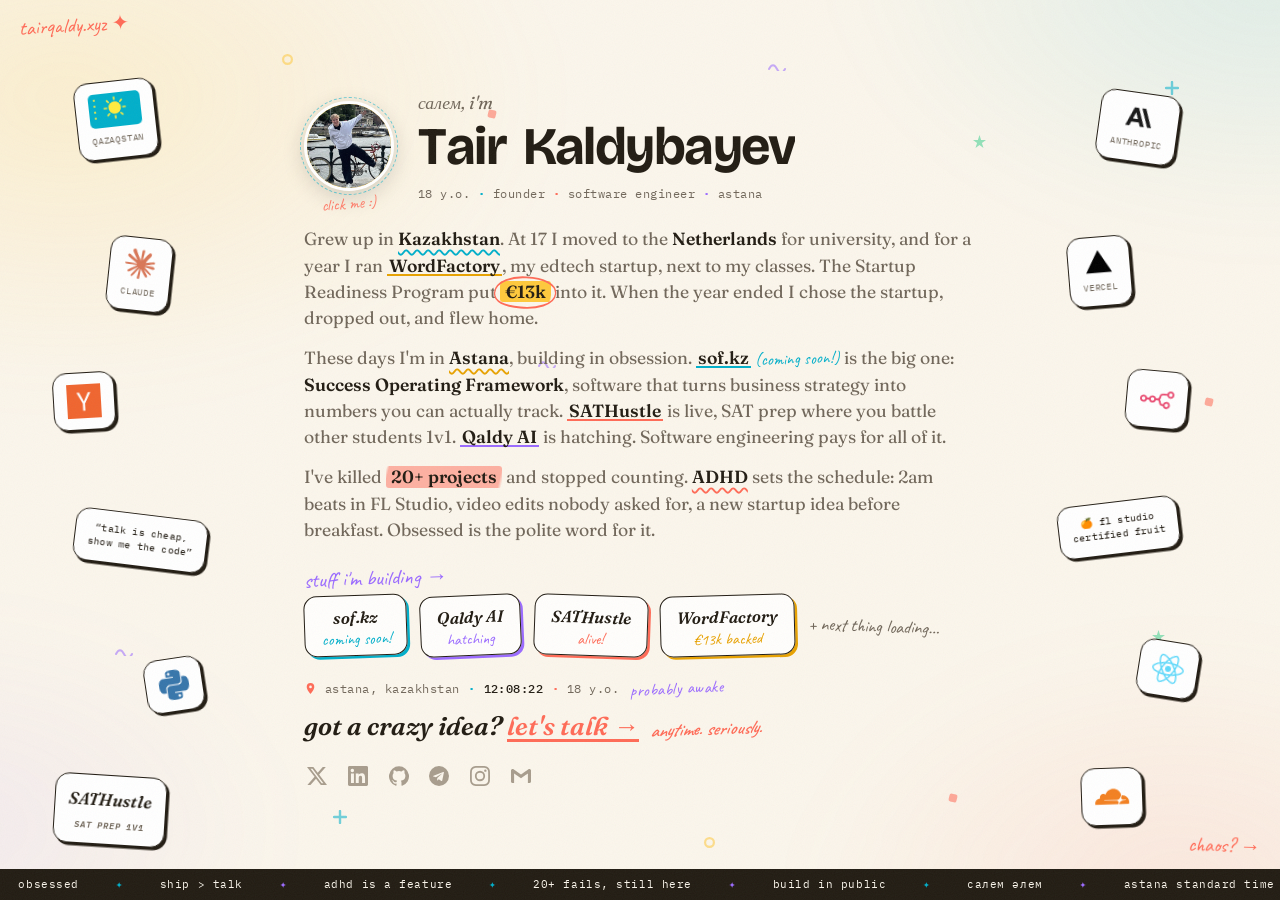
==== commit cfff63e8: "Fix dead sof.kz link: plain highlight + (coming soon!) note Site is not live yet, so the prose menti" ====
--- a/index.html
+++ b/index.html
@@ -14,7 +14,7 @@
   <link rel="preconnect" href="https://fonts.googleapis.com">
   <link rel="preconnect" href="https://fonts.gstatic.com" crossorigin>
   <link href="https://fonts.googleapis.com/css2?family=Fraunces:ital,opsz,wght@0,9..144,400;0,9..144,600;0,9..144,900;1,9..144,400;1,9..144,600;1,9..144,900&family=Bricolage+Grotesque:opsz,wght@12..96,500;12..96,700;12..96,800&family=IBM+Plex+Mono:wght@400;500&family=Caveat:wght@600&display=swap" rel="stylesheet">
-  <link rel="stylesheet" href="style.css?v=6">
+  <link rel="stylesheet" href="style.css?v=7">
 </head>
 <body>
   <div class="bg" aria-hidden="true"></div>
@@ -54,7 +54,7 @@
     <section class="story">
       <p class="reveal">Grew up in <strong class="wavy-teal">Kazakhstan</strong>. At 17 I moved to the <strong>Netherlands</strong> for university, and for a year I ran <span class="pl pl-sun">WordFactory</span>, my edtech startup, next to my classes. The Startup Readiness Program put <span class="circled"><mark class="m-sun">€13k</mark><svg class="ring" viewBox="0 0 120 44" preserveAspectRatio="none" aria-hidden="true"><path d="M8 22 C10 8 40 3 62 4 C92 5 114 12 112 24 C110 37 78 42 52 40 C24 38 6 33 8 22 Z" fill="none" stroke-width="2.2" stroke-linecap="round"/></svg></span> into it. When the year ended I chose the startup, dropped out, and flew home.</p>
 
-      <p class="reveal">These days I'm in <strong class="wavy-sun">Astana</strong>, building in obsession. <a class="pl pl-teal" href="https://sof.kz" target="_blank" rel="noopener">sof.kz</a> is the big one: <strong>Success Operating Framework</strong>, software that turns business strategy into numbers you can actually track. <a class="pl pl-coral" href="https://sathustle.com" target="_blank" rel="noopener">SATHustle</a> is live, SAT prep where you battle other students 1v1. <span class="pl pl-violet">Qaldy AI</span> is hatching. Software engineering pays for all of it.</p>
+      <p class="reveal">These days I'm in <strong class="wavy-sun">Astana</strong>, building in obsession. <span class="pl pl-teal">sof.kz</span> <span class="handwritten soon-note">(coming soon!)</span> is the big one: <strong>Success Operating Framework</strong>, software that turns business strategy into numbers you can actually track. <a class="pl pl-coral" href="https://sathustle.com" target="_blank" rel="noopener">SATHustle</a> is live, SAT prep where you battle other students 1v1. <span class="pl pl-violet">Qaldy AI</span> is hatching. Software engineering pays for all of it.</p>
 
       <p class="reveal">I've killed <mark class="m-coral">20+ projects</mark> and stopped counting. <strong class="wavy-coral">ADHD</strong> sets the schedule: 2am beats in FL Studio, video edits nobody asked for, a new startup idea before breakfast. Obsessed is the polite word for it.</p>
     </section>
@@ -63,10 +63,10 @@
     <section class="shelfwrap reveal">
       <span class="handwritten shelf-note">stuff i'm building →</span>
       <div class="shelf">
-        <a class="thing t-teal" href="https://sof.kz" target="_blank" rel="noopener">
+        <span class="thing t-teal">
           <span class="thing-name">sof.kz</span>
-          <span class="handwritten thing-status">cooking rn</span>
-        </a>
+          <span class="handwritten thing-status">coming soon!</span>
+        </span>
         <span class="thing t-violet">
           <span class="thing-name">Qaldy AI</span>
           <span class="handwritten thing-status">hatching</span>
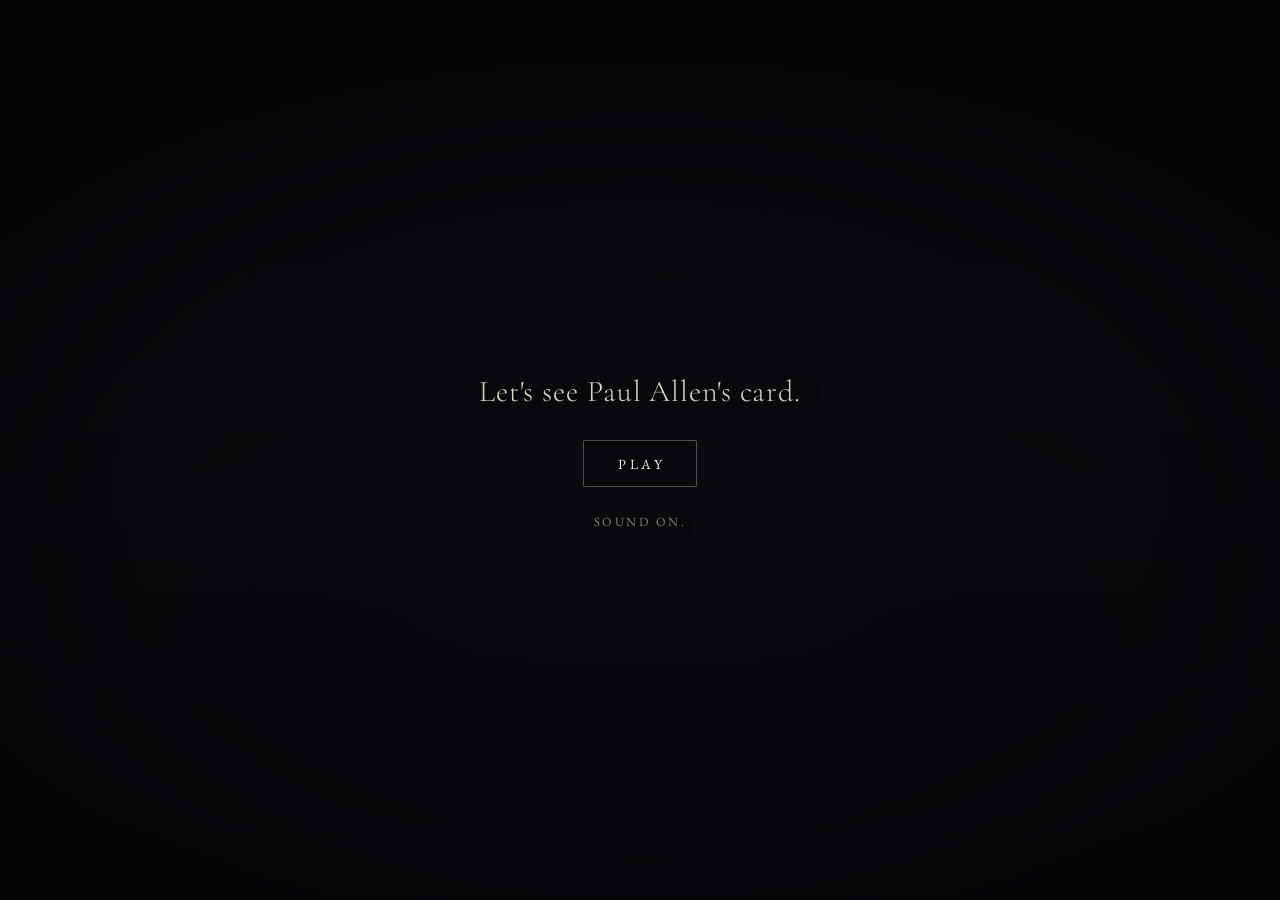
==== commit 84d554c5: "feat: integrate American Psycho card experience Co-authored-by: Cursor <cursoragent@cursor.com>" ====
--- a/index.html
+++ b/index.html
@@ -1,127 +1,153 @@
-<!DOCTYPE html>
+<!doctype html>
 <html lang="en">
-<head>
-  <meta charset="UTF-8">
-  <meta name="viewport" content="width=device-width, initial-scale=1.0">
-  <title>Tair Kaldybayev — building things from Astana</title>
-  <meta name="description" content="18 y.o. founder from Kazakhstan. €13k invested in WordFactory in the Netherlands, now in Astana building sof.kz, SATHustle and Qaldy AI. 20+ dead projects, still shipping.">
-  <meta property="og:title" content="Tair Kaldybayev — building things from Astana">
-  <meta property="og:description" content="18 y.o. founder from Kazakhstan. 20+ dead projects, still shipping. Got a crazy idea? Let's talk.">
-  <meta property="og:url" content="https://tairqaldy.xyz">
-  <meta property="og:type" content="website">
-  <meta property="og:image" content="https://tairqaldy.xyz/assets/tair.png">
-  <link rel="icon" href="data:image/svg+xml,<svg xmlns='http://www.w3.org/2000/svg' viewBox='0 0 100 100'><text y='.9em' font-size='90'>☀️</text></svg>">
-  <link rel="preconnect" href="https://fonts.googleapis.com">
-  <link rel="preconnect" href="https://fonts.gstatic.com" crossorigin>
-  <link href="https://fonts.googleapis.com/css2?family=Fraunces:ital,opsz,wght@0,9..144,400;0,9..144,600;0,9..144,900;1,9..144,400;1,9..144,600;1,9..144,900&family=Bricolage+Grotesque:opsz,wght@12..96,500;12..96,700;12..96,800&family=IBM+Plex+Mono:wght@400;500&family=Caveat:wght@600&display=swap" rel="stylesheet">
-  <link rel="stylesheet" href="style.css?v=7">
-</head>
-<body>
-  <div class="bg" aria-hidden="true"></div>
-  <div id="bits" aria-hidden="true"></div>
-  <div id="stickers" aria-hidden="true"></div>
+  <head>
+    <meta charset="utf-8" />
+    <meta name="viewport" content="width=device-width, initial-scale=1, viewport-fit=cover" />
 
-  <a class="handwritten site-tag" href="https://tairqaldy.xyz">tairqaldy.xyz ✦</a>
-  <button class="handwritten chaos-btn" id="chaos" type="button">chaos? →</button>
+    <title>Tair Kaldybayev</title>
+    <meta name="description" content="AI engineer and founder. One card, off-white, watermarked." />
+    <meta name="theme-color" content="#0E0F12" />
+    <meta name="color-scheme" content="dark" />
 
-  <main>
-    <!-- hero -->
-    <section class="hero">
-      <div class="hero-row">
-        <div class="avatar-col reveal">
-          <div class="avatar-wrap" id="avatar">
-            <img src="assets/tair.png" alt="Tair in Amsterdam, mid silly pose" onerror="this.parentElement.classList.add('no-photo')">
-            <span class="avatar-fallback">☀️</span>
+    <meta property="og:type" content="website" />
+    <meta property="og:title" content="Tair Kaldybayev" />
+    <meta property="og:description" content="AI engineer and founder. One card, off-white, watermarked." />
+    <meta property="og:image" content="/og.png" />
+    <meta property="og:image:width" content="1200" />
+    <meta property="og:image:height" content="630" />
+    <meta name="twitter:card" content="summary_large_image" />
+    <meta name="twitter:title" content="Tair Kaldybayev" />
+    <meta name="twitter:description" content="AI engineer and founder. One card, off-white, watermarked." />
+    <meta name="twitter:image" content="/og.png" />
+
+    <link rel="icon" href="/favicon.svg" type="image/svg+xml" />
+
+    <!-- Self-hosted, latin subset. Preloaded so type never swaps mid-reveal. -->
+    <link
+      rel="preload"
+      href="/fonts/cormorant-garamond-300-latin.woff2"
+      as="font"
+      type="font/woff2"
+      crossorigin
+    />
+    <link
+      rel="preload"
+      href="/fonts/eb-garamond-latin.woff2"
+      as="font"
+      type="font/woff2"
+      crossorigin
+    />
+    <link rel="preload" href="/media/office-plate.jpg" as="image" />
+
+    <script type="module" crossorigin src="/assets/index-C55fyS6_.js"></script>
+    <link rel="stylesheet" crossorigin href="/assets/style-u89DptTH.css">
+  </head>
+
+  <!-- data-state is the only thing JS toggles on <body>:
+       boot | gate | film | reveal | settle | idle -->
+  <body data-state="boot">
+    <a class="skip-link" href="#card-figure">Skip to the card</a>
+
+    <main class="stage">
+      <!-- The room. Original footage, shot for this page: an empty boardroom
+           table at dusk. The film hands over to a defocused still of its own
+           last frame once the card takes the centre. -->
+      <div class="scene" aria-hidden="true">
+        <!-- src is assigned by main.js, never here: a repeat visit, a
+             reduced-motion visitor, or the OG renderer must never pay 3.5 MB
+             for a film they are not going to watch. -->
+        <video
+          class="scene__film"
+          id="film"
+          playsinline
+          preload="auto"
+          disablepictureinpicture
+          poster="/media/office-poster.jpg"
+          data-src="/media/scene.mp4"
+        ></video>
+        <div class="scene__plate"></div>
+        <div class="scene__grade"></div>
+      </div>
+
+      <div class="table">
+        <!-- Decoy cards. Deliberately unreadable: geometry only, no words, ever. -->
+        <div class="deck" id="deck" aria-hidden="true"></div>
+
+        <figure class="card-wrap" id="card-figure">
+          <div class="card-cast" aria-hidden="true"></div>
+
+          <div class="card" id="card">
+            <!-- Flattened layer: stock, texture, watermark, glare. Clipped to the card. -->
+            <div class="card__stock" aria-hidden="true">
+              <span class="card__mottle"></span>
+              <span class="card__grain"></span>
+              <span class="card__sheen"></span>
+              <span class="card__bounce"></span>
+              <span class="card__monogram" data-card="monogram"></span>
+              <span class="card__grade"></span>
+              <span class="card__glare"></span>
+            </div>
+
+            <!-- 3D layer: the printed matter, parallaxing above the stock. -->
+            <div class="card__content" aria-hidden="true">
+              <div class="layer layer--head">
+                <p class="card__name" data-card="name"></p>
+                <p class="card__title" data-card="title"></p>
+              </div>
+              <div class="layer layer--rule"><span class="card__rule"></span></div>
+              <div class="layer layer--details">
+                <ul class="card__details" data-card="details"></ul>
+              </div>
+              <div class="layer layer--mark">
+                <span class="card__mark" data-card="mark"></span>
+              </div>
+            </div>
           </div>
-          <span class="handwritten avatar-note">click me :)</span>
-        </div>
-        <div class="hero-text">
-          <p class="eyebrow reveal">салем, i'm</p>
-          <h1 id="name" class="reveal">
-            <span class="first" id="first-name">Tair</span>
-            <span class="roll">
-              <span class="a">Kaldybayev</span>
-              <span class="b">Qaldy</span>
-            </span>
-            <span class="aka handwritten">(known also as)</span>
-          </h1>
-          <p class="role mono reveal">18 y.o. <span class="d d1">·</span> founder <span class="d d2">·</span> software engineer <span class="d d3">·</span> astana</p>
-        </div>
+
+          <figcaption class="visually-hidden" data-card="caption"></figcaption>
+        </figure>
       </div>
+
+      <p class="caption" id="caption" aria-live="polite" aria-atomic="true">
+        <span class="caption__line" id="caption-line"></span>
+      </p>
+
+      <nav class="contact" id="contact" aria-label="Contact"></nav>
+    </main>
+
+    <!-- The gate. Browsers block autoplay; the click is the permission grant. -->
+    <section class="gate" id="gate">
+      <p class="gate__line">Let's see Paul Allen's card.</p>
+      <button class="gate__button" id="gate-button" type="button">
+        <span class="gate__button-label">Play</span>
+      </button>
+      <p class="gate__note" id="gate-note">Sound on.</p>
     </section>
 
-    <!-- story -->
-    <section class="story">
-      <p class="reveal">Grew up in <strong class="wavy-teal">Kazakhstan</strong>. At 17 I moved to the <strong>Netherlands</strong> for university, and for a year I ran <span class="pl pl-sun">WordFactory</span>, my edtech startup, next to my classes. The Startup Readiness Program put <span class="circled"><mark class="m-sun">€13k</mark><svg class="ring" viewBox="0 0 120 44" preserveAspectRatio="none" aria-hidden="true"><path d="M8 22 C10 8 40 3 62 4 C92 5 114 12 112 24 C110 37 78 42 52 40 C24 38 6 33 8 22 Z" fill="none" stroke-width="2.2" stroke-linecap="round"/></svg></span> into it. When the year ended I chose the startup, dropped out, and flew home.</p>
+    <button class="corner corner--skip" id="skip" type="button" hidden>Skip</button>
+    <button class="corner corner--replay" id="replay" type="button" hidden>Replay</button>
+    <button class="corner corner--sound" id="soundcheck" type="button" hidden>Play voiceover</button>
 
-      <p class="reveal">These days I'm in <strong class="wavy-sun">Astana</strong>, building in obsession. <span class="pl pl-teal">sof.kz</span> <span class="handwritten soon-note">(coming soon!)</span> is the big one: <strong>Success Operating Framework</strong>, software that turns business strategy into numbers you can actually track. <a class="pl pl-coral" href="https://sathustle.com" target="_blank" rel="noopener">SATHustle</a> is live, SAT prep where you battle other students 1v1. <span class="pl pl-violet">Qaldy AI</span> is hatching. Software engineering pays for all of it.</p>
+    <div class="crossfade" id="crossfade" aria-hidden="true"></div>
 
-      <p class="reveal">I've killed <mark class="m-coral">20+ projects</mark> and stopped counting. <strong class="wavy-coral">ADHD</strong> sets the schedule: 2am beats in FL Studio, video edits nobody asked for, a new startup idea before breakfast. Obsessed is the polite word for it.</p>
-    </section>
+    <audio id="vo" preload="auto">
+      <source src="/audio/vo.m4a" type="audio/mp4" />
+    </audio>
 
-    <!-- shelf -->
-    <section class="shelfwrap reveal">
-      <span class="handwritten shelf-note">stuff i'm building →</span>
-      <div class="shelf">
-        <span class="thing t-teal">
-          <span class="thing-name">sof.kz</span>
-          <span class="handwritten thing-status">coming soon!</span>
-        </span>
-        <span class="thing t-violet">
-          <span class="thing-name">Qaldy AI</span>
-          <span class="handwritten thing-status">hatching</span>
-        </span>
-        <a class="thing t-coral" href="https://sathustle.com" target="_blank" rel="noopener">
-          <span class="thing-name">SATHustle</span>
-          <span class="handwritten thing-status">alive!</span>
-        </a>
-        <span class="thing t-sun">
-          <span class="thing-name">WordFactory</span>
-          <span class="handwritten thing-status">€13k backed</span>
-        </span>
-        <span class="handwritten next-note">+ next thing loading…</span>
+    <!--
+      No-JS fallback only. The live card is rendered from the CARD object in
+      src/main.js — that is the single place to edit these details.
+    -->
+    <noscript>
+      <div class="noscript-card">
+        <h1>Tair Kaldybayev</h1>
+        <p>AI Engineer &amp; Founder</p>
+        <p>Qaldy AI &middot; Astana, KZ</p>
+        <p>
+          <a href="https://tairqaldy.xyz" rel="noopener">tairqaldy.xyz</a> &middot;
+          <a href="https://github.com/tairqaldy" rel="noopener">github.com/tairqaldy</a>
+        </p>
       </div>
-    </section>
-
-    <!-- location + cta + socials -->
-    <footer class="reveal">
-      <p class="where mono">
-        <svg class="pin" viewBox="0 0 24 24" width="13" height="13"><path fill="currentColor" d="M12 2a7 7 0 0 0-7 7c0 5.25 7 13 7 13s7-7.75 7-13a7 7 0 0 0-7-7Zm0 9.5A2.5 2.5 0 1 1 12 6.5a2.5 2.5 0 0 1 0 5Z"/></svg>
-        astana, kazakhstan <span class="d d1">·</span> <span id="clock">--:--:--</span> <span class="d d2">·</span> 18 y.o.
-        <span class="handwritten clock-note">probably awake</span>
-      </p>
-      <div class="cta-row">
-        <p class="cta-line">got a crazy idea? <a href="https://t.me/tairqaldy" target="_blank" rel="noopener">let's talk →</a>
-          <span class="handwritten cta-note">anytime. seriously.</span>
-        </p>
-        <nav class="links" aria-label="social links">
-          <a class="s-x" href="https://x.com/tairkaldybyaev" target="_blank" rel="noopener" aria-label="X (Twitter)" title="X">
-            <svg viewBox="0 0 24 24"><path d="M18.9 1.15h3.68l-8.04 9.19L24 22.85h-7.4l-5.8-7.58-6.64 7.58H.47l8.6-9.83L0 1.15h7.6l5.24 6.93ZM17.6 20.65h2.04L6.5 3.24H4.3Z"/></svg>
-          </a>
-          <a class="s-in" href="https://www.linkedin.com/in/tairkaldybayev" target="_blank" rel="noopener" aria-label="LinkedIn" title="LinkedIn">
-            <svg viewBox="0 0 24 24"><path d="M20.45 20.45h-3.56v-5.57c0-1.33-.02-3.04-1.85-3.04-1.85 0-2.14 1.45-2.14 2.94v5.67H9.34V9h3.42v1.56h.05c.48-.9 1.64-1.85 3.37-1.85 3.6 0 4.27 2.37 4.27 5.46ZM5.34 7.43a2.07 2.07 0 1 1 0-4.13 2.07 2.07 0 0 1 0 4.13ZM7.12 20.45H3.55V9h3.57ZM22.22 0H1.77C.79 0 0 .77 0 1.72v20.55C0 23.23.79 24 1.77 24h20.45c.98 0 1.78-.77 1.78-1.73V1.72C24 .77 23.2 0 22.22 0Z"/></svg>
-          </a>
-          <a class="s-gh" href="https://github.com/tairqaldy" target="_blank" rel="noopener" aria-label="GitHub" title="GitHub">
-            <svg viewBox="0 0 24 24"><path d="M12 .3a12 12 0 0 0-3.79 23.39c.6.11.82-.26.82-.58l-.01-2.04c-3.34.73-4.04-1.61-4.04-1.61-.55-1.39-1.34-1.76-1.34-1.76-1.09-.74.08-.73.08-.73 1.2.09 1.84 1.24 1.84 1.24 1.07 1.83 2.81 1.3 3.5 1 .1-.78.42-1.31.76-1.61-2.67-.3-5.47-1.33-5.47-5.93 0-1.31.47-2.38 1.24-3.22-.13-.3-.54-1.52.11-3.18 0 0 1.01-.32 3.3 1.23a11.5 11.5 0 0 1 6.01 0c2.29-1.55 3.3-1.23 3.3-1.23.65 1.66.24 2.88.12 3.18.77.84 1.23 1.9 1.23 3.22 0 4.61-2.8 5.62-5.48 5.92.43.37.81 1.1.81 2.22l-.01 3.29c0 .32.22.7.83.58A12 12 0 0 0 12 .3Z"/></svg>
-          </a>
-          <a class="s-tg" href="https://t.me/tairqaldy" target="_blank" rel="noopener" aria-label="Telegram" title="Telegram">
-            <svg viewBox="0 0 24 24"><path d="M11.94 0A12 12 0 1 0 24 12 12 12 0 0 0 11.94 0Zm5.9 8.16-1.97 9.3c-.15.66-.54.82-1.09.51l-3-2.21-1.45 1.4c-.16.16-.3.3-.6.3l.21-3.05 5.56-5.02c.24-.21-.05-.33-.37-.12l-6.87 4.33-2.96-.93c-.64-.2-.66-.64.14-.95l11.57-4.46c.53-.2 1-.13.83.9Z"/></svg>
-          </a>
-          <a class="s-ig" href="https://instagram.com/tairqaldy" target="_blank" rel="noopener" aria-label="Instagram" title="Instagram">
-            <svg viewBox="0 0 24 24"><path d="M12 2.16c3.2 0 3.58.01 4.85.07 1.17.05 1.8.25 2.23.41.56.22.96.48 1.38.9.42.42.68.82.9 1.38.16.42.36 1.06.41 2.23.06 1.27.07 1.65.07 4.85s-.01 3.58-.07 4.85c-.05 1.17-.25 1.8-.41 2.23-.22.56-.48.96-.9 1.38-.42.42-.82.68-1.38.9-.42.16-1.06.36-2.23.41-1.27.06-1.65.07-4.85.07s-3.58-.01-4.85-.07c-1.17-.05-1.8-.25-2.23-.41a3.72 3.72 0 0 1-1.38-.9 3.72 3.72 0 0 1-.9-1.38c-.16-.42-.36-1.06-.41-2.23-.06-1.27-.07-1.65-.07-4.85s.01-3.58.07-4.85c.05-1.17.25-1.8.41-2.23.22-.56.48-.96.9-1.38.42-.42.82-.68 1.38-.9.42-.16 1.06-.36 2.23-.41 1.27-.06 1.65-.07 4.85-.07M12 0C8.74 0 8.33.01 7.05.07 5.78.13 4.9.33 4.14.63c-.79.3-1.46.72-2.13 1.38A5.88 5.88 0 0 0 .63 4.14C.33 4.9.13 5.78.07 7.05.01 8.33 0 8.74 0 12s.01 3.67.07 4.95c.06 1.27.26 2.15.56 2.91.3.79.72 1.46 1.38 2.13a5.88 5.88 0 0 0 2.13 1.38c.76.3 1.64.5 2.91.56 1.28.06 1.69.07 4.95.07s3.67-.01 4.95-.07c1.27-.06 2.15-.26 2.91-.56a5.88 5.88 0 0 0 2.13-1.38 5.88 5.88 0 0 0 1.38-2.13c.3-.76.5-1.64.56-2.91.06-1.28.07-1.69.07-4.95s-.01-3.67-.07-4.95c-.06-1.27-.26-2.15-.56-2.91a5.88 5.88 0 0 0-1.38-2.13A5.88 5.88 0 0 0 19.86.63c-.76-.3-1.64-.5-2.91-.56C15.67.01 15.26 0 12 0Zm0 5.84A6.16 6.16 0 1 0 18.16 12 6.16 6.16 0 0 0 12 5.84Zm0 10.15A4 4 0 1 1 16 12a4 4 0 0 1-4 4Zm7.85-10.4a1.44 1.44 0 1 1-1.44-1.44 1.44 1.44 0 0 1 1.44 1.44Z"/></svg>
-          </a>
-          <a class="s-mail" href="mailto:tairkaldybayev@gmail.com" aria-label="Email" title="Email">
-            <svg viewBox="0 0 24 24"><path d="M24 5.46v13.09c0 1-.82 1.81-1.82 1.81h-1.9V8.87L12 14.77 3.72 8.87v11.5h-1.9c-1 0-1.82-.82-1.82-1.82V5.46c0-.5.24-.95.6-1.28.37-.34.87-.54 1.4-.54h.6L12 10.09l9.4-6.45h.6c.53 0 1.03.2 1.4.54.36.33.6.78.6 1.28Z"/></svg>
-          </a>
-        </nav>
-      </div>
-    </footer>
-  </main>
-
-  <div class="marquee" aria-hidden="true">
-    <div class="marquee-track" id="marquee-track"></div>
-  </div>
-
-  <script src="script.js?v=6"></script>
-</body>
+    </noscript>
+  </body>
 </html>
--- a/assets/style-u89DptTH.css
+++ b/assets/style-u89DptTH.css
@@ -0,0 +1 @@
+:root{--stage: #0e0f12;--stage-vig: #05060700;--card: #f2ede2;--card-top: #f9f5ed;--card-edge: #d9d1be;--card-edge-2: #cfc6b1;--card-edge-3: #c4baa4;--card-edge-lo: #b9af98;--ink: #16130f;--ink-soft: #6a6153;--ink-faint: #a79c86;--rule: #c9bfa8;--press-hi: rgba(255, 255, 255, .95);--press-lo: rgba(70, 58, 40, .42);--bounce-warm: rgba(255, 192, 128, .42);--bounce-cool: rgba(150, 178, 210, .28);--e-out: cubic-bezier(.16, 1, .3, 1);--e-land: cubic-bezier(.34, 1.4, .64, 1);--cw: clamp(300px, 74vw, 540px);--ch: calc(var(--cw) / 3.5 * 2);--u: calc(var(--cw) / 540);--radius: 3px;--f-display: "Cormorant Garamond", "Iowan Old Style", "Palatino Linotype", Palatino, "Times New Roman", serif;--f-text: "EB Garamond", "Iowan Old Style", "Palatino Linotype", Palatino, "Times New Roman", serif;--stage-ink: #9a9384;--stage-ink-hi: #ded6c4;--t-caption-in: .25s;--t-caption-out: .18s;--t-crossfade: .2s;--t-handover: 1.1s}@font-face{font-family:Cormorant Garamond;font-style:normal;font-weight:300;font-display:block;src:url(/fonts/cormorant-garamond-300-latin.woff2) format("woff2");unicode-range:U+0000-00FF,U+0131,U+0152-0153,U+02BB-02BC,U+02C6,U+02DA,U+02DC,U+0304,U+0308,U+0329,U+2000-206F,U+20AC,U+2122,U+2191,U+2193,U+2212,U+2215,U+FEFF,U+FFFD}@font-face{font-family:EB Garamond;font-style:normal;font-weight:400 500;font-display:block;src:url(/fonts/eb-garamond-latin.woff2) format("woff2");unicode-range:U+0000-00FF,U+0131,U+0152-0153,U+02BB-02BC,U+02C6,U+02DA,U+02DC,U+0304,U+0308,U+0329,U+2000-206F,U+20AC,U+2122,U+2191,U+2193,U+2212,U+2215,U+FEFF,U+FFFD}*,*:before,*:after{box-sizing:border-box}html,body{height:100%}body{margin:0;overflow:hidden;background:var(--stage);color:var(--stage-ink);font-family:var(--f-text);font-size:16px;-webkit-font-smoothing:antialiased;text-rendering:optimizeLegibility}:focus-visible{outline:2px solid var(--card);outline-offset:3px;border-radius:1px}.visually-hidden{position:absolute;width:1px;height:1px;margin:-1px;padding:0;overflow:hidden;clip:rect(0 0 0 0);clip-path:inset(50%);white-space:nowrap;border:0}.skip-link{position:absolute;left:50%;top:0;translate:-50% -120%;z-index:60;padding:10px 18px;background:var(--card);color:var(--ink);font-size:14px;text-decoration:none;border-radius:2px}.skip-link:focus-visible{translate:-50% 12px}.scene{position:fixed;inset:0;z-index:0;overflow:hidden;background:#0a0b0e}.scene__film,.scene__plate,.scene__grade{position:absolute;inset:0;pointer-events:none}.scene__film{width:100%;height:100%;object-fit:cover;object-position:center 58%;opacity:0;transition:opacity var(--t-handover) var(--e-out),filter var(--t-handover) var(--e-out),transform var(--t-handover) var(--e-out)}.scene__plate{display:none}.scene__grade{background:radial-gradient(64% 52% at 50% 56%,#0000,#06070980 66%,#030406eb),linear-gradient(to bottom,#08090c9e,#08090c0f 42%,#050609ad)}.scene__grade:after{content:"";position:absolute;inset:0;background:radial-gradient(44% 38% at 50% 50%,#04050829,#030407a3);opacity:0;transition:opacity var(--t-handover) var(--e-out)}body[data-state=settle] .scene__grade:after,body[data-state=idle] .scene__grade:after{opacity:1}body[data-state=boot] .scene__plate,body[data-state=gate] .scene__plate{opacity:.42}body[data-state=film] .scene__film,body[data-state=reveal] .scene__film{opacity:1}body[data-state=settle] .scene__film,body[data-state=idle] .scene__film{opacity:1;filter:blur(15px) saturate(.95);transform:scale(1.14)}body.filmless .scene__film{display:none}body.filmless[data-state=film] .scene__plate,body.filmless[data-state=reveal] .scene__plate{opacity:1}.stage{position:fixed;inset:0;display:grid;place-items:center}.table{position:relative;z-index:2;width:var(--cw);height:var(--ch);display:grid;place-items:center;translate:0 clamp(40px,10vh,104px);transition:translate .9s var(--e-out)}body[data-state=settle] .table,body[data-state=idle] .table{translate:0 0}body[data-state=settle] .table{transition-delay:.6s}body[data-state=boot] .card-wrap,body[data-state=gate] .card-wrap{opacity:0}body[data-state=film],body[data-state=reveal]{--present: .92}body[data-state=settle],body[data-state=idle],body[data-state=gate],body[data-state=boot]{--present: 1}body[data-state=idle] .deck{display:none}.caption{position:fixed;left:0;right:0;bottom:max(7vh,58px);z-index:3;margin:0;text-align:center;pointer-events:none;padding:0 24px}.caption__line{display:inline-block;font-family:var(--f-text);font-weight:400;font-size:clamp(15px,2.1vw,19px);letter-spacing:.14em;color:#cfc6b1;text-shadow:0 1px 14px rgba(0,0,0,.85),0 0 40px rgba(0,0,0,.7);opacity:0;translate:0 4px;transition:opacity var(--t-caption-out) var(--e-out),translate var(--t-caption-out) var(--e-out)}.caption__line.is-on{opacity:1;translate:0 0;transition-duration:var(--t-caption-in)}.contact{position:absolute;left:0;right:0;top:calc(50% + var(--ch) / 2 + 40px);z-index:3;display:flex;gap:clamp(16px,3vw,30px);justify-content:center;flex-wrap:wrap;padding:0 24px;opacity:0;translate:0 6px;pointer-events:none;transition:opacity .7s var(--e-out),translate .7s var(--e-out)}body[data-state=idle] .contact{opacity:1;translate:0 0;pointer-events:auto}body.has-caption .contact{opacity:0;pointer-events:none;transition-duration:var(--t-caption-in)}.contact a{font-family:var(--f-text);font-size:clamp(11px,2.9vw,13px);letter-spacing:clamp(.14em,.6vw,.22em);text-transform:uppercase;color:var(--stage-ink);text-decoration:none;padding:6px 2px;border-bottom:1px solid transparent;text-shadow:0 1px 12px rgba(0,0,0,.8);transition:color .26s var(--e-out),border-color .26s var(--e-out)}.contact a:hover,.contact a:focus-visible{color:var(--stage-ink-hi);border-bottom-color:#ded6c473}.gate{position:fixed;inset:0;z-index:20;display:grid;place-content:center;justify-items:center;gap:26px;padding:24px;text-align:center;opacity:1;transition:opacity .42s var(--e-out)}body:not([data-state=gate]) .gate{opacity:0;pointer-events:none;visibility:hidden;transition:opacity .42s var(--e-out),visibility 0s linear .42s}body[data-state=boot] .gate{opacity:0;transition:none}.gate__line{margin:0;max-width:26ch;font-family:var(--f-display);font-weight:300;font-size:clamp(21px,3.4vw,30px);line-height:1.45;letter-spacing:.03em;color:var(--stage-ink-hi);text-shadow:0 2px 24px rgba(0,0,0,.9)}.gate__button{appearance:none;cursor:pointer;background:#0a0b0e59;border:1px solid rgba(222,214,196,.34);border-radius:2px;color:var(--card);font-family:var(--f-text);font-size:14px;letter-spacing:.26em;text-transform:uppercase;padding:14px 30px 13px 34px;backdrop-filter:blur(3px);transition:background-color .3s var(--e-out),border-color .3s var(--e-out),color .3s var(--e-out)}.gate__button:hover,.gate__button:focus-visible{background:#f2ede217;border-color:#f2ede29e}.gate__button[data-busy=true]{cursor:progress;color:var(--stage-ink)}.gate__note{margin:0;font-size:12.5px;letter-spacing:.2em;text-transform:uppercase;color:#9a9384d9;text-shadow:0 1px 14px rgba(0,0,0,.9)}.corner{position:fixed;z-index:30;appearance:none;cursor:pointer;background:transparent;border:0;padding:10px 12px;font-family:var(--f-text);font-size:12px;letter-spacing:.24em;text-transform:uppercase;color:#9a93848c;text-shadow:0 1px 12px rgba(0,0,0,.85);transition:color .26s var(--e-out),opacity .4s var(--e-out)}.corner:hover,.corner:focus-visible{color:var(--stage-ink-hi)}.corner[hidden]{display:none}.corner--skip,.corner--replay{right:max(14px,env(safe-area-inset-right));bottom:max(14px,env(safe-area-inset-bottom))}.corner--sound{left:max(14px,env(safe-area-inset-left));bottom:max(14px,env(safe-area-inset-bottom))}.crossfade{position:fixed;inset:0;z-index:50;background:#06070a;opacity:0;pointer-events:none;transition:opacity var(--t-crossfade) linear}body.crossing .crossfade{opacity:1}.noscript-card{position:fixed;inset:0;display:grid;place-content:center;text-align:center;gap:8px;color:var(--card);font-family:var(--f-text);letter-spacing:.14em;z-index:70;background:var(--stage)}.noscript-card h1{font-family:var(--f-display);font-weight:300;letter-spacing:.28em;text-transform:uppercase;font-size:26px;margin:0 0 4px}.noscript-card p{margin:0;font-size:13px;text-transform:uppercase;color:var(--stage-ink)}.noscript-card a{color:var(--stage-ink-hi)}@media(prefers-reduced-motion:reduce){*,*:before,*:after{animation-duration:1ms!important;animation-iteration-count:1!important;transition-duration:1ms!important;scroll-behavior:auto!important}.caption__line{translate:none}.table{translate:0 0}.scene__film{display:none}}.card-wrap{--rx: 0;--ry: 0;--mag: 0;--scale: 1;--gx: 50%;--gy: 22%;position:relative;z-index:2;width:var(--cw);height:var(--ch);margin:0;scale:var(--present, 1);transition:scale .9s var(--e-out)}body[data-state=settle] .card-wrap{transition-delay:.6s}.card-cast{position:absolute;left:50%;top:50%;width:108%;height:104%;margin:-52% 0 0 -54%;z-index:0;pointer-events:none;border-radius:50%;background:radial-gradient(52% 48% at 50% 50%,#000000b8,#0000006b 46%,#0000 74%);filter:blur(calc(16px + var(--mag) * 8px));opacity:calc(.62 + var(--mag) * .16);transform:translate(calc(var(--ry) * -1.1px),calc(16px + var(--rx) * 1.1px))}.card{--edge-dx: calc(var(--ry) * -.07px);--edge-dy: calc(var(--rx) * .07px);position:relative;z-index:1;width:100%;height:100%;border-radius:var(--radius);background:linear-gradient(158deg,var(--card-top) 0%,var(--card) 56%,#e9e2d3 100%);transform-style:preserve-3d;transform:perspective(1400px) rotateX(calc(var(--rx) * 1deg)) rotateY(calc(var(--ry) * 1deg)) scale(var(--scale));box-shadow:calc(var(--edge-dx) * 1) calc(1px + var(--edge-dy) * 1) 0 0 var(--card-edge),calc(var(--edge-dx) * 2) calc(2px + var(--edge-dy) * 2) 0 0 var(--card-edge),calc(var(--edge-dx) * 3) calc(3px + var(--edge-dy) * 3) 0 0 var(--card-edge-2),calc(var(--edge-dx) * 4) calc(4px + var(--edge-dy) * 4) 0 0 var(--card-edge-3),calc(var(--edge-dx) * 5) calc(5px + var(--edge-dy) * 5) 0 0 var(--card-edge-lo),calc(var(--ry) * -.35px) calc(7px + var(--rx) * .35px) 14px -5px #0404068c,calc(var(--ry) * -.9px) calc(20px + var(--rx) * .9px) calc(34px + var(--mag) * 24px) -8px #03030599}.card.is-tilting{will-change:transform}.card__stock{position:absolute;inset:0;border-radius:var(--radius);overflow:hidden;pointer-events:none}.card__stock>*{position:absolute;inset:0;display:block}.card__stock:after{content:"";position:absolute;inset:0;border-radius:var(--radius);box-shadow:inset 0 1px #ffffff9e,inset 1px 0 #ffffff4d,inset -1px 0 #7a6a5024,inset 0 -1px #7a6a5033,inset 0 0 22px #7a6a5012;pointer-events:none}.card__mottle{background:radial-gradient(40% 54% at 20% 26%,rgba(146,128,96,.07),transparent 70%),radial-gradient(46% 42% at 80% 70%,rgba(146,128,96,.06),transparent 72%),radial-gradient(54% 46% at 8% 84%,rgba(138,121,92,.05),transparent 74%),radial-gradient(34% 40% at 66% 12%,rgba(150,132,100,.045),transparent 70%);mix-blend-mode:multiply}.card__grain{background-image:url("data:image/svg+xml,%3Csvg%20xmlns%3D%27http%3A%2F%2Fwww.w3.org%2F2000%2Fsvg%27%20width%3D%27220%27%20height%3D%27220%27%3E%3Cfilter%20id%3D%27n%27%3E%3CfeTurbulence%20type%3D%27fractalNoise%27%20baseFrequency%3D%270.8%27%20numOctaves%3D%273%27%20stitchTiles%3D%27stitch%27%2F%3E%3CfeColorMatrix%20type%3D%27saturate%27%20values%3D%270%27%2F%3E%3C%2Ffilter%3E%3Crect%20width%3D%27100%25%27%20height%3D%27100%25%27%20filter%3D%27url(%23n)%27%2F%3E%3C%2Fsvg%3E");background-size:220px 220px;opacity:.05;mix-blend-mode:multiply}.card__sheen{background:radial-gradient(118% 92% at 15% 4%,#ffffffd9,#fff0 56%);opacity:.5}.card__bounce{background:radial-gradient(74% 96% at 50% 124%,var(--bounce-warm),transparent 58%),radial-gradient(92% 74% at 8% -14%,var(--bounce-cool),transparent 56%);mix-blend-mode:screen;opacity:calc(.18 + var(--mag) * .12)}.card__grade{background:linear-gradient(172deg,#2c2a323d,#2c2a3230 44%,#261c101f);mix-blend-mode:multiply}.card__monogram{inset:50% auto auto 50%;width:auto;height:auto;transform:translate(-50%,-50%) rotate(-18deg);font-family:var(--f-display);font-weight:300;font-size:calc(164 * var(--u));line-height:1;letter-spacing:.06em;color:var(--ink);opacity:calc(.011 + var(--mag) * .045);mix-blend-mode:multiply;white-space:nowrap;user-select:none}.card__glare{background:radial-gradient(circle at var(--gx) var(--gy),rgba(255,255,255,.5),rgba(255,255,255,0) 45%);mix-blend-mode:soft-light;opacity:calc(var(--mag) * .9)}.card__content{position:absolute;inset:0;padding:calc(26 * var(--u)) calc(36 * var(--u)) calc(24 * var(--u));display:flex;flex-direction:column;align-items:center;transform-style:preserve-3d;pointer-events:none}.layer{transform-style:preserve-3d;width:100%}.layer--head{transform:translateZ(14px);margin-top:calc(50 * var(--u));text-align:center}.layer--rule{transform:translateZ(10px);margin-top:calc(18 * var(--u));text-align:center}.layer--details{transform:translateZ(6px);margin-top:auto}.layer--mark{transform:translateZ(6px);text-align:right;margin-top:calc(11 * var(--u))}.card__name{margin:0;font-family:var(--f-display);font-weight:300;font-size:calc(22 * var(--u));text-transform:uppercase;letter-spacing:.28em;text-indent:.28em;line-height:1.1;color:var(--ink);text-shadow:0 1px 0 var(--press-hi),0 1.5px 1px rgba(255,255,255,.3),0 -1px 0 var(--press-lo),0 -1.5px 2px rgba(70,58,40,.3)}.card__title{margin:calc(9 * var(--u)) 0 0;font-family:var(--f-text);font-weight:500;font-size:calc(9 * var(--u));text-transform:uppercase;letter-spacing:.34em;text-indent:.34em;line-height:1.2;color:var(--ink-soft);text-shadow:0 .5px 0 var(--press-hi),0 -.5px 0 rgba(70,58,40,.34)}.card__rule{display:inline-block;width:calc(var(--cw) * .32);height:1px;background:var(--rule);box-shadow:0 1px #ffffff80,0 -.5px #463a2838}.card__details{list-style:none;margin:0;padding:0;display:grid;grid-template-columns:1fr 1fr;gap:calc(7 * var(--u)) calc(18 * var(--u))}.card__details li{font-family:var(--f-text);font-weight:400;font-size:calc(7.5 * var(--u));letter-spacing:.2em;line-height:1.2;color:var(--ink-soft);text-transform:uppercase;text-shadow:0 .5px 0 var(--press-hi),0 -.5px 0 rgba(70,58,40,.26);white-space:nowrap}.card__details li:nth-child(2n){text-align:right}.card__mark{font-family:var(--f-text);font-weight:400;font-size:calc(6 * var(--u));letter-spacing:.3em;color:var(--ink-faint);text-transform:uppercase;text-shadow:0 .5px 0 rgba(255,255,255,.75)}body.dealing .card-wrap{animation:card-in .9s var(--e-out) 5.5s both}body.dealing .card__name{animation:letters-in .9s var(--e-out) 5.5s both}body.dealing .card__title{animation:letters-in-sm .8s var(--e-out) 5.75s both}body.dealing .layer--rule,body.dealing .layer--details,body.dealing .layer--mark{animation:ink-in .7s var(--e-out) 5.9s both}@keyframes card-in{0%{opacity:0;translate:0 92px;filter:blur(12px)}to{opacity:1;translate:0 0;filter:blur(0)}}@keyframes letters-in{0%{opacity:0;letter-spacing:.6em;text-indent:.6em}to{opacity:1;letter-spacing:.28em;text-indent:.28em}}@keyframes letters-in-sm{0%{opacity:0;letter-spacing:.62em;text-indent:.62em}to{opacity:1;letter-spacing:.34em;text-indent:.34em}}@keyframes ink-in{0%{opacity:0}to{opacity:1}}.deck{position:absolute;inset:0;z-index:1;pointer-events:none}.decoy{position:absolute;inset:0;opacity:0}.decoy__body{position:absolute;inset:0;border-radius:var(--radius);background:linear-gradient(158deg,var(--card-top),var(--card) 58%,#e4ddcd);box-shadow:inset 0 1px #ffffff80,0 1px 0 var(--card-edge),0 2px 0 var(--card-edge-2),0 3px 0 var(--card-edge-3),0 4px 0 var(--card-edge-lo),0 16px 30px -10px #030305a8;padding:calc(30 * var(--u)) calc(36 * var(--u)) calc(24 * var(--u));display:flex;flex-direction:column;align-items:center}.decoy__body:after{content:"";position:absolute;inset:0;border-radius:var(--radius);background:linear-gradient(172deg,#2c2a3257,#2c2a3242 44%,#261c102e);mix-blend-mode:multiply;pointer-events:none}.decoy .bar{display:block;height:calc(4 * var(--u));border-radius:1px;background:var(--ink-soft);opacity:.55}.decoy .bar--name{height:calc(9 * var(--u));width:46%;margin-top:calc(42 * var(--u));opacity:.72}.decoy .bar--title{width:30%;height:calc(4 * var(--u));margin-top:calc(12 * var(--u))}.decoy .bar--rule{width:calc(var(--cw) * .32);height:1px;background:var(--rule);opacity:1;margin-top:calc(16 * var(--u))}.decoy .decoy__grid{margin-top:auto;width:100%;display:grid;grid-template-columns:1fr 1fr;gap:calc(8 * var(--u)) calc(18 * var(--u))}.decoy .decoy__grid .bar{height:calc(3.5 * var(--u))}.decoy .decoy__grid .bar:nth-child(1){width:52%}.decoy .decoy__grid .bar:nth-child(2){width:46%;justify-self:end}.decoy .decoy__grid .bar:nth-child(3){width:68%}.decoy .decoy__grid .bar:nth-child(4){width:74%;justify-self:end}body.dealing .decoy[data-i="1"]{animation:deal-left .64s var(--e-land) .3s both}body.dealing .decoy[data-i="2"]{animation:deal-right .64s var(--e-land) 1.1s both}body.dealing .decoy[data-i="3"]{animation:deal-bottom .64s var(--e-land) 1.9s both}body.dealing .decoy[data-i="4"]{animation:deal-top .64s var(--e-land) 2.7s both}body.dealing .decoy__body{animation:decoy-out .6s var(--e-out) 8s both}@keyframes deal-left{0%{opacity:0;transform:translate3d(-78vw,-6%,0) rotate(-26deg) scale(1.04);filter:blur(10px)}55%{opacity:1}to{opacity:1;transform:translate3d(-13%,-7%,0) rotate(-8deg) scale(1);filter:blur(6px)}}@keyframes deal-right{0%{opacity:0;transform:translate3d(78vw,4%,0) rotate(24deg) scale(1.04);filter:blur(10px)}55%{opacity:1}to{opacity:1;transform:translate3d(12%,-3%,0) rotate(5deg) scale(1);filter:blur(5px)}}@keyframes deal-bottom{0%{opacity:0;transform:translate3d(6%,90vh,0) rotate(-14deg) scale(1.04);filter:blur(10px)}55%{opacity:1}to{opacity:1;transform:translate3d(-5%,6%,0) rotate(-3deg) scale(1);filter:blur(4px)}}@keyframes deal-top{0%{opacity:0;transform:translate3d(-4%,-90vh,0) rotate(16deg) scale(1.04);filter:blur(10px)}55%{opacity:1}to{opacity:1;transform:translate3d(4%,3%,0) rotate(2deg) scale(1);filter:blur(3px)}}@keyframes decoy-out{0%{opacity:1;translate:0 0}to{opacity:0;translate:0 40px}}@media(prefers-reduced-motion:reduce){.card{box-shadow:inset 0 1px #ffffff80,0 1px 0 var(--card-edge),0 2px 0 var(--card-edge),0 3px 0 var(--card-edge-2),0 4px 0 var(--card-edge-3),0 5px 0 var(--card-edge-lo),0 8px 18px -6px #04040680,0 26px 44px -10px #0303059e}}
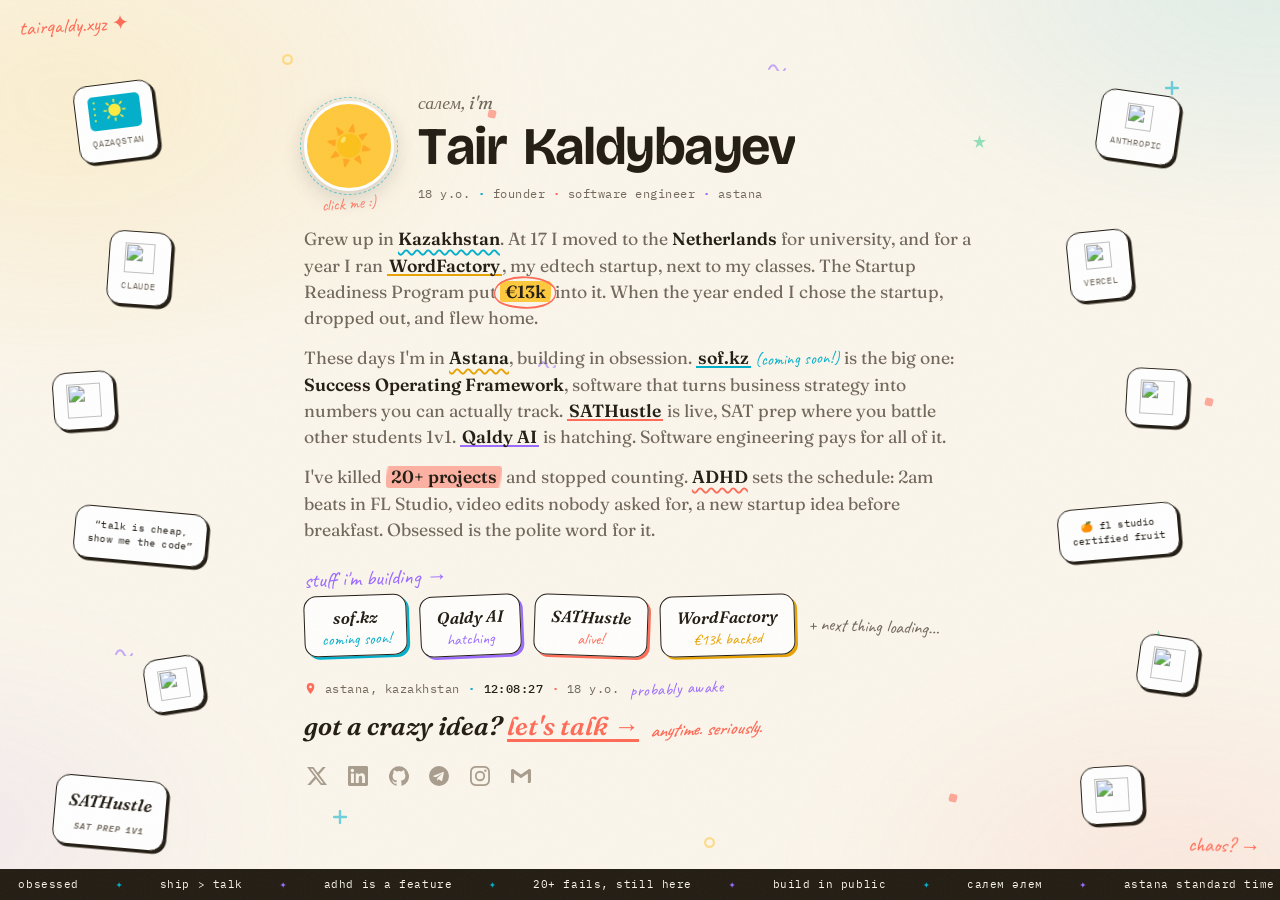
==== commit 85032f0d: "chore: restore main site Co-authored-by: Cursor <cursoragent@cursor.com>" ====
--- a/index.html
+++ b/index.html
@@ -1,153 +1,127 @@
-<!doctype html>
+<!DOCTYPE html>
 <html lang="en">
-  <head>
-    <meta charset="utf-8" />
-    <meta name="viewport" content="width=device-width, initial-scale=1, viewport-fit=cover" />
+<head>
+  <meta charset="UTF-8">
+  <meta name="viewport" content="width=device-width, initial-scale=1.0">
+  <title>Tair Kaldybayev — building things from Astana</title>
+  <meta name="description" content="18 y.o. founder from Kazakhstan. €13k invested in WordFactory in the Netherlands, now in Astana building sof.kz, SATHustle and Qaldy AI. 20+ dead projects, still shipping.">
+  <meta property="og:title" content="Tair Kaldybayev — building things from Astana">
+  <meta property="og:description" content="18 y.o. founder from Kazakhstan. 20+ dead projects, still shipping. Got a crazy idea? Let's talk.">
+  <meta property="og:url" content="https://tairqaldy.xyz">
+  <meta property="og:type" content="website">
+  <meta property="og:image" content="https://tairqaldy.xyz/assets/tair.png">
+  <link rel="icon" href="data:image/svg+xml,<svg xmlns='http://www.w3.org/2000/svg' viewBox='0 0 100 100'><text y='.9em' font-size='90'>☀️</text></svg>">
+  <link rel="preconnect" href="https://fonts.googleapis.com">
+  <link rel="preconnect" href="https://fonts.gstatic.com" crossorigin>
+  <link href="https://fonts.googleapis.com/css2?family=Fraunces:ital,opsz,wght@0,9..144,400;0,9..144,600;0,9..144,900;1,9..144,400;1,9..144,600;1,9..144,900&family=Bricolage+Grotesque:opsz,wght@12..96,500;12..96,700;12..96,800&family=IBM+Plex+Mono:wght@400;500&family=Caveat:wght@600&display=swap" rel="stylesheet">
+  <link rel="stylesheet" href="style.css?v=7">
+</head>
+<body>
+  <div class="bg" aria-hidden="true"></div>
+  <div id="bits" aria-hidden="true"></div>
+  <div id="stickers" aria-hidden="true"></div>
 
-    <title>Tair Kaldybayev</title>
-    <meta name="description" content="AI engineer and founder. One card, off-white, watermarked." />
-    <meta name="theme-color" content="#0E0F12" />
-    <meta name="color-scheme" content="dark" />
+  <a class="handwritten site-tag" href="https://tairqaldy.xyz">tairqaldy.xyz ✦</a>
+  <button class="handwritten chaos-btn" id="chaos" type="button">chaos? →</button>
 
-    <meta property="og:type" content="website" />
-    <meta property="og:title" content="Tair Kaldybayev" />
-    <meta property="og:description" content="AI engineer and founder. One card, off-white, watermarked." />
-    <meta property="og:image" content="/og.png" />
-    <meta property="og:image:width" content="1200" />
-    <meta property="og:image:height" content="630" />
-    <meta name="twitter:card" content="summary_large_image" />
-    <meta name="twitter:title" content="Tair Kaldybayev" />
-    <meta name="twitter:description" content="AI engineer and founder. One card, off-white, watermarked." />
-    <meta name="twitter:image" content="/og.png" />
-
-    <link rel="icon" href="/favicon.svg" type="image/svg+xml" />
-
-    <!-- Self-hosted, latin subset. Preloaded so type never swaps mid-reveal. -->
-    <link
-      rel="preload"
-      href="/fonts/cormorant-garamond-300-latin.woff2"
-      as="font"
-      type="font/woff2"
-      crossorigin
-    />
-    <link
-      rel="preload"
-      href="/fonts/eb-garamond-latin.woff2"
-      as="font"
-      type="font/woff2"
-      crossorigin
-    />
-    <link rel="preload" href="/media/office-plate.jpg" as="image" />
-
-    <script type="module" crossorigin src="/assets/index-C55fyS6_.js"></script>
-    <link rel="stylesheet" crossorigin href="/assets/style-u89DptTH.css">
-  </head>
-
-  <!-- data-state is the only thing JS toggles on <body>:
-       boot | gate | film | reveal | settle | idle -->
-  <body data-state="boot">
-    <a class="skip-link" href="#card-figure">Skip to the card</a>
-
-    <main class="stage">
-      <!-- The room. Original footage, shot for this page: an empty boardroom
-           table at dusk. The film hands over to a defocused still of its own
-           last frame once the card takes the centre. -->
-      <div class="scene" aria-hidden="true">
-        <!-- src is assigned by main.js, never here: a repeat visit, a
-             reduced-motion visitor, or the OG renderer must never pay 3.5 MB
-             for a film they are not going to watch. -->
-        <video
-          class="scene__film"
-          id="film"
-          playsinline
-          preload="auto"
-          disablepictureinpicture
-          poster="/media/office-poster.jpg"
-          data-src="/media/scene.mp4"
-        ></video>
-        <div class="scene__plate"></div>
-        <div class="scene__grade"></div>
+  <main>
+    <!-- hero -->
+    <section class="hero">
+      <div class="hero-row">
+        <div class="avatar-col reveal">
+          <div class="avatar-wrap" id="avatar">
+            <img src="assets/tair.png" alt="Tair in Amsterdam, mid silly pose" onerror="this.parentElement.classList.add('no-photo')">
+            <span class="avatar-fallback">☀️</span>
+          </div>
+          <span class="handwritten avatar-note">click me :)</span>
+        </div>
+        <div class="hero-text">
+          <p class="eyebrow reveal">салем, i'm</p>
+          <h1 id="name" class="reveal">
+            <span class="first" id="first-name">Tair</span>
+            <span class="roll">
+              <span class="a">Kaldybayev</span>
+              <span class="b">Qaldy</span>
+            </span>
+            <span class="aka handwritten">(known also as)</span>
+          </h1>
+          <p class="role mono reveal">18 y.o. <span class="d d1">·</span> founder <span class="d d2">·</span> software engineer <span class="d d3">·</span> astana</p>
+        </div>
       </div>
-
-      <div class="table">
-        <!-- Decoy cards. Deliberately unreadable: geometry only, no words, ever. -->
-        <div class="deck" id="deck" aria-hidden="true"></div>
-
-        <figure class="card-wrap" id="card-figure">
-          <div class="card-cast" aria-hidden="true"></div>
-
-          <div class="card" id="card">
-            <!-- Flattened layer: stock, texture, watermark, glare. Clipped to the card. -->
-            <div class="card__stock" aria-hidden="true">
-              <span class="card__mottle"></span>
-              <span class="card__grain"></span>
-              <span class="card__sheen"></span>
-              <span class="card__bounce"></span>
-              <span class="card__monogram" data-card="monogram"></span>
-              <span class="card__grade"></span>
-              <span class="card__glare"></span>
-            </div>
-
-            <!-- 3D layer: the printed matter, parallaxing above the stock. -->
-            <div class="card__content" aria-hidden="true">
-              <div class="layer layer--head">
-                <p class="card__name" data-card="name"></p>
-                <p class="card__title" data-card="title"></p>
-              </div>
-              <div class="layer layer--rule"><span class="card__rule"></span></div>
-              <div class="layer layer--details">
-                <ul class="card__details" data-card="details"></ul>
-              </div>
-              <div class="layer layer--mark">
-                <span class="card__mark" data-card="mark"></span>
-              </div>
-            </div>
-          </div>
-
-          <figcaption class="visually-hidden" data-card="caption"></figcaption>
-        </figure>
-      </div>
-
-      <p class="caption" id="caption" aria-live="polite" aria-atomic="true">
-        <span class="caption__line" id="caption-line"></span>
-      </p>
-
-      <nav class="contact" id="contact" aria-label="Contact"></nav>
-    </main>
-
-    <!-- The gate. Browsers block autoplay; the click is the permission grant. -->
-    <section class="gate" id="gate">
-      <p class="gate__line">Let's see Paul Allen's card.</p>
-      <button class="gate__button" id="gate-button" type="button">
-        <span class="gate__button-label">Play</span>
-      </button>
-      <p class="gate__note" id="gate-note">Sound on.</p>
     </section>
 
-    <button class="corner corner--skip" id="skip" type="button" hidden>Skip</button>
-    <button class="corner corner--replay" id="replay" type="button" hidden>Replay</button>
-    <button class="corner corner--sound" id="soundcheck" type="button" hidden>Play voiceover</button>
+    <!-- story -->
+    <section class="story">
+      <p class="reveal">Grew up in <strong class="wavy-teal">Kazakhstan</strong>. At 17 I moved to the <strong>Netherlands</strong> for university, and for a year I ran <span class="pl pl-sun">WordFactory</span>, my edtech startup, next to my classes. The Startup Readiness Program put <span class="circled"><mark class="m-sun">€13k</mark><svg class="ring" viewBox="0 0 120 44" preserveAspectRatio="none" aria-hidden="true"><path d="M8 22 C10 8 40 3 62 4 C92 5 114 12 112 24 C110 37 78 42 52 40 C24 38 6 33 8 22 Z" fill="none" stroke-width="2.2" stroke-linecap="round"/></svg></span> into it. When the year ended I chose the startup, dropped out, and flew home.</p>
 
-    <div class="crossfade" id="crossfade" aria-hidden="true"></div>
+      <p class="reveal">These days I'm in <strong class="wavy-sun">Astana</strong>, building in obsession. <span class="pl pl-teal">sof.kz</span> <span class="handwritten soon-note">(coming soon!)</span> is the big one: <strong>Success Operating Framework</strong>, software that turns business strategy into numbers you can actually track. <a class="pl pl-coral" href="https://sathustle.com" target="_blank" rel="noopener">SATHustle</a> is live, SAT prep where you battle other students 1v1. <span class="pl pl-violet">Qaldy AI</span> is hatching. Software engineering pays for all of it.</p>
 
-    <audio id="vo" preload="auto">
-      <source src="/audio/vo.m4a" type="audio/mp4" />
-    </audio>
+      <p class="reveal">I've killed <mark class="m-coral">20+ projects</mark> and stopped counting. <strong class="wavy-coral">ADHD</strong> sets the schedule: 2am beats in FL Studio, video edits nobody asked for, a new startup idea before breakfast. Obsessed is the polite word for it.</p>
+    </section>
 
-    <!--
-      No-JS fallback only. The live card is rendered from the CARD object in
-      src/main.js — that is the single place to edit these details.
-    -->
-    <noscript>
-      <div class="noscript-card">
-        <h1>Tair Kaldybayev</h1>
-        <p>AI Engineer &amp; Founder</p>
-        <p>Qaldy AI &middot; Astana, KZ</p>
-        <p>
-          <a href="https://tairqaldy.xyz" rel="noopener">tairqaldy.xyz</a> &middot;
-          <a href="https://github.com/tairqaldy" rel="noopener">github.com/tairqaldy</a>
+    <!-- shelf -->
+    <section class="shelfwrap reveal">
+      <span class="handwritten shelf-note">stuff i'm building →</span>
+      <div class="shelf">
+        <span class="thing t-teal">
+          <span class="thing-name">sof.kz</span>
+          <span class="handwritten thing-status">coming soon!</span>
+        </span>
+        <span class="thing t-violet">
+          <span class="thing-name">Qaldy AI</span>
+          <span class="handwritten thing-status">hatching</span>
+        </span>
+        <a class="thing t-coral" href="https://sathustle.com" target="_blank" rel="noopener">
+          <span class="thing-name">SATHustle</span>
+          <span class="handwritten thing-status">alive!</span>
+        </a>
+        <span class="thing t-sun">
+          <span class="thing-name">WordFactory</span>
+          <span class="handwritten thing-status">€13k backed</span>
+        </span>
+        <span class="handwritten next-note">+ next thing loading…</span>
+      </div>
+    </section>
+
+    <!-- location + cta + socials -->
+    <footer class="reveal">
+      <p class="where mono">
+        <svg class="pin" viewBox="0 0 24 24" width="13" height="13"><path fill="currentColor" d="M12 2a7 7 0 0 0-7 7c0 5.25 7 13 7 13s7-7.75 7-13a7 7 0 0 0-7-7Zm0 9.5A2.5 2.5 0 1 1 12 6.5a2.5 2.5 0 0 1 0 5Z"/></svg>
+        astana, kazakhstan <span class="d d1">·</span> <span id="clock">--:--:--</span> <span class="d d2">·</span> 18 y.o.
+        <span class="handwritten clock-note">probably awake</span>
+      </p>
+      <div class="cta-row">
+        <p class="cta-line">got a crazy idea? <a href="https://t.me/tairqaldy" target="_blank" rel="noopener">let's talk →</a>
+          <span class="handwritten cta-note">anytime. seriously.</span>
         </p>
+        <nav class="links" aria-label="social links">
+          <a class="s-x" href="https://x.com/tairkaldybyaev" target="_blank" rel="noopener" aria-label="X (Twitter)" title="X">
+            <svg viewBox="0 0 24 24"><path d="M18.9 1.15h3.68l-8.04 9.19L24 22.85h-7.4l-5.8-7.58-6.64 7.58H.47l8.6-9.83L0 1.15h7.6l5.24 6.93ZM17.6 20.65h2.04L6.5 3.24H4.3Z"/></svg>
+          </a>
+          <a class="s-in" href="https://www.linkedin.com/in/tairkaldybayev" target="_blank" rel="noopener" aria-label="LinkedIn" title="LinkedIn">
+            <svg viewBox="0 0 24 24"><path d="M20.45 20.45h-3.56v-5.57c0-1.33-.02-3.04-1.85-3.04-1.85 0-2.14 1.45-2.14 2.94v5.67H9.34V9h3.42v1.56h.05c.48-.9 1.64-1.85 3.37-1.85 3.6 0 4.27 2.37 4.27 5.46ZM5.34 7.43a2.07 2.07 0 1 1 0-4.13 2.07 2.07 0 0 1 0 4.13ZM7.12 20.45H3.55V9h3.57ZM22.22 0H1.77C.79 0 0 .77 0 1.72v20.55C0 23.23.79 24 1.77 24h20.45c.98 0 1.78-.77 1.78-1.73V1.72C24 .77 23.2 0 22.22 0Z"/></svg>
+          </a>
+          <a class="s-gh" href="https://github.com/tairqaldy" target="_blank" rel="noopener" aria-label="GitHub" title="GitHub">
+            <svg viewBox="0 0 24 24"><path d="M12 .3a12 12 0 0 0-3.79 23.39c.6.11.82-.26.82-.58l-.01-2.04c-3.34.73-4.04-1.61-4.04-1.61-.55-1.39-1.34-1.76-1.34-1.76-1.09-.74.08-.73.08-.73 1.2.09 1.84 1.24 1.84 1.24 1.07 1.83 2.81 1.3 3.5 1 .1-.78.42-1.31.76-1.61-2.67-.3-5.47-1.33-5.47-5.93 0-1.31.47-2.38 1.24-3.22-.13-.3-.54-1.52.11-3.18 0 0 1.01-.32 3.3 1.23a11.5 11.5 0 0 1 6.01 0c2.29-1.55 3.3-1.23 3.3-1.23.65 1.66.24 2.88.12 3.18.77.84 1.23 1.9 1.23 3.22 0 4.61-2.8 5.62-5.48 5.92.43.37.81 1.1.81 2.22l-.01 3.29c0 .32.22.7.83.58A12 12 0 0 0 12 .3Z"/></svg>
+          </a>
+          <a class="s-tg" href="https://t.me/tairqaldy" target="_blank" rel="noopener" aria-label="Telegram" title="Telegram">
+            <svg viewBox="0 0 24 24"><path d="M11.94 0A12 12 0 1 0 24 12 12 12 0 0 0 11.94 0Zm5.9 8.16-1.97 9.3c-.15.66-.54.82-1.09.51l-3-2.21-1.45 1.4c-.16.16-.3.3-.6.3l.21-3.05 5.56-5.02c.24-.21-.05-.33-.37-.12l-6.87 4.33-2.96-.93c-.64-.2-.66-.64.14-.95l11.57-4.46c.53-.2 1-.13.83.9Z"/></svg>
+          </a>
+          <a class="s-ig" href="https://instagram.com/tairqaldy" target="_blank" rel="noopener" aria-label="Instagram" title="Instagram">
+            <svg viewBox="0 0 24 24"><path d="M12 2.16c3.2 0 3.58.01 4.85.07 1.17.05 1.8.25 2.23.41.56.22.96.48 1.38.9.42.42.68.82.9 1.38.16.42.36 1.06.41 2.23.06 1.27.07 1.65.07 4.85s-.01 3.58-.07 4.85c-.05 1.17-.25 1.8-.41 2.23-.22.56-.48.96-.9 1.38-.42.42-.82.68-1.38.9-.42.16-1.06.36-2.23.41-1.27.06-1.65.07-4.85.07s-3.58-.01-4.85-.07c-1.17-.05-1.8-.25-2.23-.41a3.72 3.72 0 0 1-1.38-.9 3.72 3.72 0 0 1-.9-1.38c-.16-.42-.36-1.06-.41-2.23-.06-1.27-.07-1.65-.07-4.85s.01-3.58.07-4.85c.05-1.17.25-1.8.41-2.23.22-.56.48-.96.9-1.38.42-.42.82-.68 1.38-.9.42-.16 1.06-.36 2.23-.41 1.27-.06 1.65-.07 4.85-.07M12 0C8.74 0 8.33.01 7.05.07 5.78.13 4.9.33 4.14.63c-.79.3-1.46.72-2.13 1.38A5.88 5.88 0 0 0 .63 4.14C.33 4.9.13 5.78.07 7.05.01 8.33 0 8.74 0 12s.01 3.67.07 4.95c.06 1.27.26 2.15.56 2.91.3.79.72 1.46 1.38 2.13a5.88 5.88 0 0 0 2.13 1.38c.76.3 1.64.5 2.91.56 1.28.06 1.69.07 4.95.07s3.67-.01 4.95-.07c1.27-.06 2.15-.26 2.91-.56a5.88 5.88 0 0 0 2.13-1.38 5.88 5.88 0 0 0 1.38-2.13c.3-.76.5-1.64.56-2.91.06-1.28.07-1.69.07-4.95s-.01-3.67-.07-4.95c-.06-1.27-.26-2.15-.56-2.91a5.88 5.88 0 0 0-1.38-2.13A5.88 5.88 0 0 0 19.86.63c-.76-.3-1.64-.5-2.91-.56C15.67.01 15.26 0 12 0Zm0 5.84A6.16 6.16 0 1 0 18.16 12 6.16 6.16 0 0 0 12 5.84Zm0 10.15A4 4 0 1 1 16 12a4 4 0 0 1-4 4Zm7.85-10.4a1.44 1.44 0 1 1-1.44-1.44 1.44 1.44 0 0 1 1.44 1.44Z"/></svg>
+          </a>
+          <a class="s-mail" href="mailto:tairkaldybayev@gmail.com" aria-label="Email" title="Email">
+            <svg viewBox="0 0 24 24"><path d="M24 5.46v13.09c0 1-.82 1.81-1.82 1.81h-1.9V8.87L12 14.77 3.72 8.87v11.5h-1.9c-1 0-1.82-.82-1.82-1.82V5.46c0-.5.24-.95.6-1.28.37-.34.87-.54 1.4-.54h.6L12 10.09l9.4-6.45h.6c.53 0 1.03.2 1.4.54.36.33.6.78.6 1.28Z"/></svg>
+          </a>
+        </nav>
       </div>
-    </noscript>
-  </body>
+    </footer>
+  </main>
+
+  <div class="marquee" aria-hidden="true">
+    <div class="marquee-track" id="marquee-track"></div>
+  </div>
+
+  <script src="script.js?v=6"></script>
+</body>
 </html>
